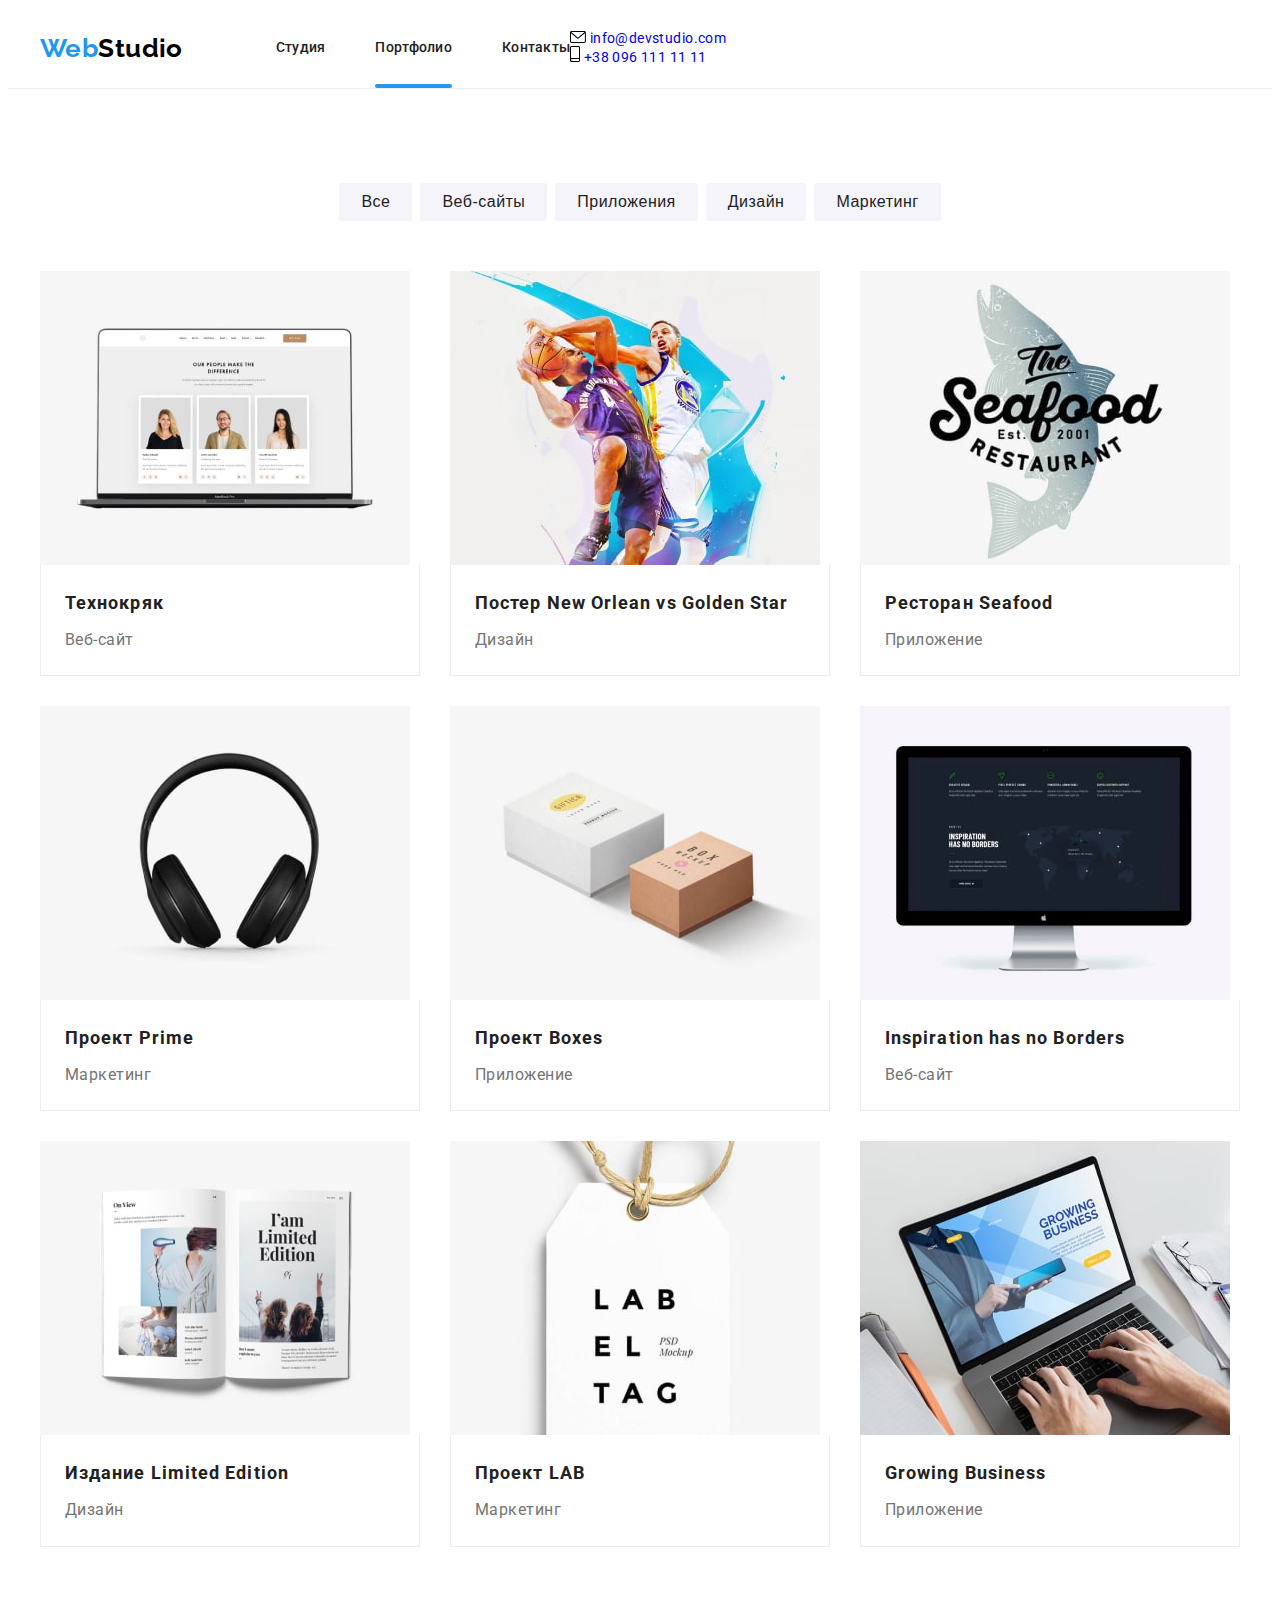
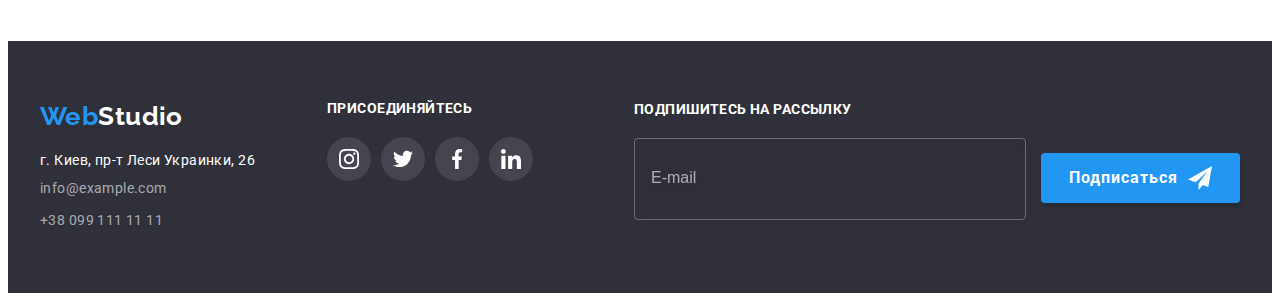
==== portfolio.html @ 2dfd6ebb "Homework 8" ====
<!DOCTYPE html>
<html lang="ru">

<head>

<meta charset="UTF-8">
<meta http-equiv="X-UA-Compatible" content="IE=edge">
<meta name="viewport" content="width=device-width, initial-scale=1.0">
<title>Portfolio</title>

<link rel="stylesheet"
       href="https://cdnjs.cloudflare.com/ajax/libs/animate.css/4.1.1/animate.min.css" />
<link rel="preconnect" href="https://fonts.googleapis.com" />
<link rel="preconnect" href="https://fonts.gstatic.com" crossorigin />
<link href="https://fonts.googleapis.com/css2?family=Raleway:wght@700&family=Roboto:wght@400;500;700;900&display=swap"
rel="stylesheet" />
<link rel="stylesheet" href="https://cdnjs.cloudflare.com/ajax/libs/modern-normalize/1.1.0/modern-normalize.min.css"
integrity="sha512-wpPYUAdjBVSE4KJnH1VR1HeZfpl1ub8YT/NKx4PuQ5NmX2tKuGu6U/JRp5y+Y8XG2tV+wKQpNHVUX03MfMFn9Q=="
crossorigin="anonymous" referrerpolicy="no-referrer" />

<link rel="stylesheet" href="./css/main.min.css" />
</head>

<body>
<header class="header">
        <div class="container header__align">
        
        <!-- Logo header -->
        
        <a class="logo link" lang="en" href=""><span>Web</span>Studio</a>
        
        <nav class="navigation"></nav>
        
        <ul class="nav list">
        <li class="nav__item">
        <a class="nav__link" href="./index.html">Студия</a>
        </li>
        <li class="nav__item">
        <a class="nav__link nav__link--current" href="./portfolio.html">Портфолио</a>
        </li>
        <li class="nav__item">
        <a class="nav__link" href="">Контакты</a>
        </li>
        </ul>
        
        
        <ul class="contacts list">
        
        <li class="contacts__item">
        <a class="contacts__link link" href="mailto:info@devstudio.com">
        <svg class="contacts__icon" width="16" height="12">
        <use href="./images/sprite.svg#icon-envelope"></use>
        </svg>
        info@devstudio.com</a>
        </li>
        
        
        <li class="contacts__item">
        <a class="contacts__link link" href="tel:+380961111111">
        <svg class="contacts__icon" width="10" height="16">
        <use href="./images/sprite.svg#icon-smartphone"></use>
        </svg>
        +38 096 111 11 11</a>
        </li>
        
        </ul>
        </div>
</header>


<!--Фильтр, навигация сайта-->

<main>
<section class="main-portfolio"> 
        <div class="container">

        <ul class="button-portfolio list"> 

        <li class="button-portfolio__indention">
        <button class="button-portfolio__btn" type="">Все</button></li>
        <li class="button-portfolio__indention">
        <button class="button-portfolio__btn" type="">Веб-сайты</button></li>
        <li class="button-portfolio__indention">
        <button class="button-portfolio__btn" type="">Приложения</button></li>
        <li class="button-portfolio__indention">
        <button class="button-portfolio__btn" type="">Дизайн</button></li>
        <li class="button-portfolio__indention">
        <button class="button-portfolio__btn" type="">Маркетинг</button></li>
        </ul>


        <ul class="projects list"> 

        <li class="projects__item">
        <a href="" class="projects__item-link link">
        <div class="projects__thumb">
        <img src="./images/Potfolio/img1-min.jpg" width="370" alt="Ноут Бук">
        <p class="projects__thumb-text">
        Технокряк это современная площадка распространения коронавируса. Компании
        используют эту платформу для цифрового шпионажа и атак на защищённые сервера
        конкурентов.
        </p>
        </div>
        <div class="projects__card-content">
        <h2 class="projects__heading">Технокряк</h2> 
        <p class="projects__direction">Веб-сайт</p> 
        </div>
        </a>
        </li>

        <li class="projects__item">
        <a href="" class="projects__item-link link">
        <div class="projects__thumb">
        <img src="./images/Potfolio/img2-min.jpg" width="370" alt="Баскетболисты">
        <p class="projects__thumb-text">
        Технокряк это современная площадка распространения коронавируса. Компании
        используют эту платформу для цифрового шпионажа и атак на защищённые сервера
        конкурентов.
        </p>
        </div>
        <div class="projects__card-content">
        <h2 class="projects__heading">Постер <span lang="en">New Orlean vs Golden Star</span></h2>
        <p class="projects__direction">Дизайн</p> 
        </div>
        </a>
        </li>

        <li class="projects__item">
        <a href="" class="projects__item-link link">
        <div class="projects__thumb">
        <img src="./images/Potfolio/img3-min.jpg" width="370" alt="Ресторан">
        <p class="projects__thumb-text">
        Технокряк это современная площадка распространения коронавируса. Компании
        используют эту платформу для цифрового шпионажа и атак на защищённые сервера
        конкурентов.
        </p>
        </div>
        <div class="projects__card-content">
        <h2 class="projects__heading" >Ресторан <span lang="en">Seafood</span></h2>
        <p class="projects__direction">Приложение</p>
        </div>
        </a>
        </li>

        <li class="projects__item">
        <a href="" class="projects__item-link link">
        <div class="projects__thumb">
        <img src="./images/Potfolio/img4-min.jpg" width="370" alt="Наушники">
        <p class="projects__thumb-text">
        Технокряк это современная площадка распространения коронавируса. Компании
        используют эту платформу для цифрового шпионажа и атак на защищённые сервера
        конкурентов.
        </p>
        </div>
        <div class="projects__card-content">
        <h2 class="projects__heading" >Проект <span lang="en">Prime</span></h2>
        <p class="projects__direction">Маркетинг</p>
        </div>
        </a>
        </li>

        <li class="projects__item">
        <a href="" class="projects__item-link link">
        <div class="projects__thumb">
        <img src="./images/Potfolio/img5-min.jpg" width="370" alt="Коробочки">
        <p class="projects__thumb-text">
        Технокряк это современная площадка распространения коронавируса. Компании
        используют эту платформу для цифрового шпионажа и атак на защищённые сервера
        конкурентов.
        </p>
        </div>
        <div class="projects__card-content">
        <h2 class="projects__heading" >Проект <span lang="en">Boxes</span></h2>
        <p class="projects__direction">Приложение</p>
        </div>
        </a>
        </li>

        <li class="projects__item">
        <a href="" class="projects__item-link link">
        <div class="projects__thumb">
        <img src="./images/Potfolio/img6-min.jpg" width="370" alt="Монитор">
        <p class="projects__thumb-text">
        Технокряк это современная площадка распространения коронавируса. Компании
        используют эту платформу для цифрового шпионажа и атак на защищённые сервера
        конкурентов.
        </p>
        </div>
        <div class="projects__card-content">
        <h2 class="projects__heading" lang="en">Inspiration has no Borders</h2>
        <p class="projects__direction">Веб-сайт</p>
        </div>
        </a>
        </li>

        <li class="projects__item">
        <a href="" class="projects__item-link link">
        <div class="projects__thumb">
        <img src="./images/Potfolio/img7-min.jpg" width="370" alt="Журнал">
        <p class="projects__thumb-text">
        Технокряк это современная площадка распространения коронавируса. Компании
        используют эту платформу для цифрового шпионажа и атак на защищённые сервера
        конкурентов.
        </p>
        </div>
        <div class="projects__card-content">
        <h2 class="projects__heading" >Издание <span lang="en">Limited Edition</span></h2>
        <p class="projects__direction">Дизайн</p>
        </div>
        </a>
        </li>

        <li class="projects__item">
        <a href="" class="projects__item-link link">
        <div class="projects__thumb">
        <img src="./images/Potfolio/img8-min.jpg" width="370" alt="Бирка">
        <p class="projects__thumb-text">
        Технокряк это современная площадка распространения коронавируса. Компании
        используют эту платформу для цифрового шпионажа и атак на защищённые сервера
        конкурентов.
        </p>
        </div>
        <div class="projects__card-content">
        <h2 class="projects__heading">Проект <span lang="en">LAB</span></h2>
        <p class="projects__direction">Маркетинг</p>
        </div>
        </a>
        </li> 

        <li class="projects__item">
        <a href="" class="projects__item-link link">
        <div class="projects__thumb"> 
        <img src="./images/Potfolio/img9-min.jpg" width="370" alt="Руки на ноутбуке">
        <p class="projects__thumb-text">
        Технокряк это современная площадка распространения коронавируса. Компании
        используют эту платформу для цифрового шпионажа и атак на защищённые сервера
        конкурентов.
        </p>
        </div>
        <div class="projects__card-content">
        <h2 class="projects__heading" lang="en">Growing Business</h2>
        <p class="projects__direction">Приложение</p>
        </div>
        </a>
        </li>
        </ul>
        </div>
</section>
</main>


<footer class="footer">
        <div class="footer-container container">
        <div class="footer__address">
        <a class="footer-logo link" lang="en" href=""><span>Web</span>Studio</a>

        <address class="footer__address-list list">

        <ul class="list">
        <li class="footer__address-item"><a class="footer__link-address link"
        href="https://goo.gl/maps/x3xQL9jyj8nePAZVA" target="_blank"
        rel="noopener noreferrer">г. Киев, пр-т Леси Украинки, 26</a>
        </li>
        <li class="footer__address-item"><a class="footer__link link"
        href="mailto:info@example.com">info@example.com</a></li>
        <li class="footer__address-item"><a class="footer__link link"
        href="tel:+380991111111">+38 099 111 11 11</a></li>
        </ul>

</address>
        </div>

        <div class="footer__social">

        <p class="footer__social-title">ПРИСОЕДИНЯЙТЕСЬ</p>

        <ul class="footer__social-list list">

        <li class="footer__social-item">
        <a href="" class="footer__social-link">
        <svg class="footer__icon">
        <use href="./images/sprite.svg#icon-instagram-2"></use>
        </svg>
        </a>
        </li>

        <li class="footer__social-item">
        <a href="" class="footer__social-link">
        <svg class="footer__icon">
        <use href="./images/sprite.svg#icon-twitter-1"></use>
        </svg>
        </a>
        </li>

        <li class="footer__social-item">
        <a href="" class="footer__social-link">
        <svg class="footer__icon">
        <use href="./images/sprite.svg#icon-facebook-1"></use>
        </svg>
        </a>
        </li>

        <li class="footer__social-item">
        <a href="" class="footer__social-link">
        <svg class="footer__icon">
        <use href="./images/sprite.svg#icon-linkedin-1"> </use>
        </svg>
        </a>
        </li>

        </ul>
        </div>

        <div class="subscribe">

        <label class="subscribe__label" for="name">Подпишитесь на рассылку</label>
        <form class="subscribe__form">

        <input class="subscribe__input" type="email" name="email" id="name"placeholder="E-mail" />

        <button class="subscribe__submit" type="submit">Подписаться
        <svg class="subscribe__icon" width="24" height="24">
        <use href="./images/sprite.svg#icon-icon-send"></use>
        </svg>
        </button>
        </form>
        </div>
        </div>
</footer>
</body>
---- css/main.min.css ----
:root{--main-text: #212121;--main-text-color: #757575;--accent-color: #2196f3;--White-color: #ffffff;--logo-black: #000000;--background-color: #2f303a;--footer-contacts-link: #ffffff99;--projecs-list-gap: 30px;--time-animation: 250ms;--cubik-transform: cubic-bezier(0.4, 0, 0.2, 1)}body{background-color:var(--primary-bg-color);color:var(--main-text);font-family:'Roboto', sans-serif;font-size:14px;letter-spacing:0.03em}img{display:block}h1,h2,h3,h4,h5,h6,p{margin-top:0;margin-bottom:0}ul{margin-top:0;margin-bottom:0;margin-left:0}.list{list-style:none;padding:0}.link{text-decoration:none}.visually-hidden{position:absolute;width:1px;height:1px;margin:-1px;padding:0;overflow:hidden;border:0;clip:rect(0 0 0 0)}.container{padding-left:15px;padding-right:15px;margin-left:auto;margin-right:auto;width:100%}@media screen and (min-width: 480px){.container{width:480px;margin:0 auto}}@media screen and (min-width: 768px){.container{width:768px}}@media screen and (min-width: 1200px){.container{width:1200px}}.section{padding-top:94px;padding-bottom:94px}.text{font-weight:400;font-size:14px;line-height:1.7;letter-spacing:0.03em;color:var(--main-text-color)}.logo{display:block;padding-top:25px;padding-bottom:24px;margin-left:0 auto;margin-right:93px;color:var(--logo-black);text-decoration:none;font-family:Raleway, sans-serif;font-weight:700;font-size:26px;line-height:1.19}.logo span{color:var(--accent-color);font-family:Raleway;font-weight:700;font-size:26px;line-height:1.19;text-decoration:none}.header{border-bottom:1px solid #ececec}.header__align{display:flex;align-items:center;margin:auto}.navigation{display:flex;align-items:center}.nav{position:relative;display:flex}.nav .nav__item:not(:last-child){margin-right:50px}.nav__link{display:block;padding-top:32px;padding-bottom:32px;position:relative;color:var(--main-text);text-decoration:none;font-weight:500;font-size:14px;line-height:1.14;letter-spacing:0.02em;transition-property:color, background-color;transition-duration:var(--time-animation);transition-timing-function:var(--time-animation)}.nav__link--current::after{content:'';display:block;position:absolute;width:100%;height:4px;background-color:var(--accent-color);border-radius:2px;bottom:0;transition:opacity 250ms var(--cubik-transform)}.nav__link--current::after:hover,.nav__link--current::after:focus{color:var(--accent-color)}.nav__link--current::after:hover::after{opacity:1}.nav__link .contacts{display:flex;margin-left:auto}.nav__link .contacts+.contacts__item{margin-left:50px}.nav__link .contacts__link{color:var(--main-text-color);text-decoration:none;font-weight:500;font-size:14px;line-height:1.14;letter-spacing:0.02em;display:flex;align-items:center;transition-property:color, background-color;transition-duration:var(--time-animation);transition-timing-function:var(--cubik-transform)}.nav__link .contacts__link:hover,.nav__link .contacts__link:focus{color:var(--accent-color)}.nav__link .contacts__icon{margin-right:10px;fill:var(--main-text-color);transition-property:color, background-color;transition-duration:var(--time-animation);transition-timing-function:var(--cubik-transform)}.contacts__link:hover .nav__link .contacts__icon,.contacts__link:focus .nav__link .contacts__icon{fill:var(--accent-color)}.backdrop{position:fixed;height:100vh;width:100vw;background-color:rgba(23,26,36,0.2);top:0;transition:opacity 800ms, visibility 800ms}.modal{position:absolute;width:520px;min-height:580px;background-color:#ffffff;border-radius:5px;left:50%;top:50%;transform:translate(-50%, -50%);padding:40px}.btn-close{width:30px;height:30px;border:1px solid rgba(0,0,0,0.1);background-color:unset;cursor:pointer;border-radius:50%;position:absolute;right:8px;top:8px;display:flex;align-items:center;justify-content:center;transition:fill 250ms cubic-bezier(0.4, 0, 0.2, 1)}.btn-close:hover,.btn-close:focus{border-color:var(--accent-color);outline:none}.btn-close:hover .btn-close__icon,.btn-close:focus .btn-close__icon{fill:var(--accent-color)}.backdrop.is-hidden{opacity:0;visibility:hidden;pointer-events:none}.modal-form__title{font-size:20px;text-align:center;color:var(--main-text);display:block;margin-bottom:20px}.modal-form__field{margin-bottom:15px;cursor:pointer}.modal-form__label{font-size:12px;color:var(--main-text-color);display:block;margin-bottom:4px}.modal-form__wrap{display:block;position:relative}.modal-form__icon{position:absolute;left:12px;top:50%;transform:translateY(-50%)}.modal-form__input{width:100%;height:40px;border:1px solid rgba(33,33,33,0.2);border-radius:4px;padding-left:40px;cursor:pointer}.modal-form__input:hover,.modal-form__input:focus{border-color:var(--accent-color);outline:none}.modal-form__input:hover+.modal-form__icon,.modal-form__input:focus+.modal-form__icon{fill:var(--accent-color)}.modal-form__comment{width:100%;height:120px;border:1px solid rgba(33,33,33,0.2);border-radius:4px;padding-left:16px;padding-top:12px;resize:none;cursor:pointer}.modal-form__comment::placeholder{font-size:12px}.modal-form__comment:hover,.modal-form__comment:focus{border-color:var(--accent-color);outline:none}.modal-form__check{display:flex;align-items:center}.check-text-color{margin-left:5px;color:var(--accent-color)}.modal-form__icon-check{width:15px;height:15px;border:2px solid #000000;border-radius:2px;margin-right:5px;display:flex;align-items:center;justify-content:center;transition:border-color 250ms cubic-bezier(0.4, 0, 0.2, 1)}.checkbox:checked+.modal-form__check>.modal-form__icon-check{background:var(--accent-color);border:transparent}.form-btn{font-weight:400;font-size:16px;height:50px;text-align:center;letter-spacing:0.06em;cursor:pointer;border:0;padding:10px 55px;color:var(--White-color);background:#188ce8;box-shadow:0px 4px 4px rgba(0,0,0,0.15);border-radius:4px;transition:border-color 250ms cubic-bezier(0.4, 0, 0.2, 1)}.form-btn{margin:0 auto;display:block}.hero{max-width:1600px;min-height:400px;margin-left:auto;margin-right:auto;margin-bottom:60px;text-align:center;padding-top:118px;padding-bottom:118px;background-image:linear-gradient(rgba(47,48,58,0.4), rgba(47,48,58,0.4)),url(/images/DZ8/imghero.jpg);background-repeat:no-repeat;background-position:center;background-size:cover}.hero__title{font-weight:900;font-size:26px;line-height:1.6;text-align:center;letter-spacing:0.06em;color:var(--White-color);max-width:360px;margin:0 auto 30px}@media screen and (min-width: 1200px){.hero__title{font-size:44px;line-height:1.36;max-width:696px}}@media screen and (min-device-pixel-ratio: 2) and (max-width: 767px), (min-resolution: 192dpi) and (max-width: 767px), (min-resolution: 2dppx) and (max-width: 767px){.hero{background-image:linear-gradient(rgba(47,48,58,0.4), rgba(47,48,58,0.4)),url(/images/DZ8/imghero@x2.jpg)}}@media screen and (min-width: 768px){.hero{background-image:linear-gradient(rgba(47,48,58,0.4), rgba(47,48,58,0.4)),url(/images/DZ8/imghero.jpg)}}@media screen and (min-width: 768px) and (min-device-pixel-ratio: 2), (min-resolution: 192dpi) and (min-width: 768px), (min-resolution: 2dppx) and (min-width: 768px){.hero{background-image:linear-gradient(rgba(47,48,58,0.4), rgba(47,48,58,0.4)),url(/images/DZ8/imghero@x2.jpg)}}@media screen and (min-width: 1200px){.hero{min-height:600px;padding-top:200px;padding-bottom:200px;background-image:linear-gradient(rgba(47,48,58,0.4), rgba(47,48,58,0.4)),url(/images/DZ8/imghero.jpg)}}@media screen and (min-width: 1200px) and (min-device-pixel-ratio: 2), (min-resolution: 192dpi) and (min-width: 1200px), (min-resolution: 2dppx) and (min-width: 1200px){.hero{background-image:linear-gradient(rgba(47,48,58,0.4), rgba(47,48,58,0.4)),url(/images/DZ8/imghero@x2.jpg)}}@media screen and (min-width: 1200px){.benefits{padding-top:60px;padding-bottom:47px}}@media screen and (min-width: 768px){.benefits__list{align-items:center;margin-left:-30px;margin-top:-30px}}@media screen and (min-width: 768px){.benefits__item{flex-basis:calc((100% - 60px) / 4);margin-left:30px;margin-top:30px}}@media screen and (min-width: 1200px){.benefits__item{flex-basis:calc((100% - 120px) / 4)}}.benefits__item:not(:last-child){margin-bottom:30px}@media screen and (min-width: 768px){.benefits__item:not(:last-child){margin-bottom:0}}.benefits__feature{display:flex;align-items:center;justify-content:center;height:120px;background:#f5f4fa;border-radius:4px;border:transparent;margin-bottom:30px}.benefits__feature-icon{height:70px;width:65px}.benefits__heading{display:flex;align-items:center;justify-content:center;font-size:14px;font-weight:700;line-height:1.14;text-transform:uppercase;color:#212121;margin-bottom:10px}@media screen and (min-width: 768px){.benefits__heading{text-align:left}}.work{padding-top:47px;padding-bottom:94px}.work__title{color:var(--main-text);font-weight:700;font-size:36px;line-height:1.17;text-align:center;margin-bottom:50px}.work__list{display:flex}.work__list .work__item:not(:last-child){margin-right:30px}.work__item{position:relative}.work__examples{display:block;position:absolute;padding-top:27px;padding-bottom:27px;width:100%;bottom:0;color:var(--White-color);background:rgba(47,48,58,0.8);font-style:normal;font-weight:600;font-size:14px;line-height:1.2;text-align:center;letter-spacing:0.03em;text-transform:uppercase}.team{padding-top:94px;padding-bottom:94px;background-color:#f5f4fa}.team__title{font-weight:700;font-size:36px;line-height:50px;color:var(--main-text);text-align:center;margin-bottom:50px}.team__list{display:flex;margin-left:-30px;margin-top:-30px}.team__item{flex-basis:calc((100% - 270px) / 4);margin-left:30px;margin-top:30px;background-color:var(--White-color);box-shadow:0px 1px 3px rgba(0,0,0,0.12),0px 1px 1px rgba(0,0,0,0.14),0px 2px 1px rgba(0,0,0,0.2);border-radius:0px 0px 4px 4px}.team__data{padding-top:30px;padding-bottom:30px}.team__specialist{font-weight:500;font-size:16px;line-height:1.18;text-align:center;letter-spacing:0.03em;color:var(--main-text);margin-bottom:10px}.team__specialization{font-weight:400;font-size:16px;line-height:1.18;text-align:center;letter-spacing:0.03em;color:var(--main-text-color);margin-bottom:16px}.team__socials-list{display:flex;justify-content:center}.team__socials-item{width:44px;height:44px}.team__socials-item:not(:last-child){margin-right:10px}.team__socials-link{width:100%;height:100%;display:flex;align-items:center;justify-content:center;border-radius:50%;background-color:#ffffff;fill:#afb1b8;transition-property:color, background-color;transition-duration:var(--time-animation);transition-timing-function:var(--cubik-transform)}.team__socials-link:hover,.team__socials-link:focus{background:var(--accent-color)}.team__socials-link:hover .team__socials-icon,.team__socials-link:focus .team__socials-icon{fill:var(--White-color)}.clients__title{font-weight:700;font-size:36px;line-height:50px;color:var(--main-text);text-align:center;margin-bottom:50px}.clients__list{display:flex;align-items:center;margin-top:-30px;margin-left:-30px}.clients__item{flex-basis:calc((100% - 180px) / 6);margin-top:30px;margin-left:30px}.clients__link{display:flex;justify-content:center;align-items:center;width:170px;height:92px;border:1px solid #afb1b8;border-radius:4px;transition-property:color, background-color;transition-duration:var(--time-animation);transition-timing-function:var(--cubik-transform)}.clients__link:hover,.clients__link:focus{border:1px solid var(--accent-color)}.clients__icon{fill:#afb1b8;width:106px;height:60px}.clients__link:hover .clients__icon,.clients__link:focus .clients__icon{fill:#2196f3}.footer-logo{color:var(--White-color);font-family:Raleway;font-weight:700;font-size:26px;line-height:1.19;text-decoration:none;margin-bottom:20px;display:block}.footer-logo span{color:var(--accent-color);font-family:Raleway;font-weight:700;font-size:26px;line-height:1.19;text-decoration:none}.footer{background-color:var(--background-color);padding-top:60px;padding-bottom:60px}.footer-container{display:flex}.footer__address{margin-right:72px}.footer__address-list{font-style:normal}.footer__address-item:not(:last-child){margin-bottom:9px}.footer__link-address{color:var(--White-color)}.footer__link{text-decoration:none;color:rgba(255,255,255,0.6);font-size:14px;line-height:1.7;letter-spacing:0.03em}.footer__social{margin-right:91px}.footer__social-title{margin-bottom:20px;color:var(--White-color);font-weight:700;font-size:14px;line-height:1.14;letter-spacing:0.03em;text-transform:uppercase}.footer__social-list{display:flex}.footer__social-item{margin-right:10px}.footer__social-link{background-color:rgba(255,255,255,0.1);width:44px;height:44px;border-radius:50%;display:flex;align-items:center;justify-content:center;transition-property:color, background-color;transition-duration:var(--time-animation);transition-timing-function:var(--cubik-transform)}.footer__social-link:hover,.footer__social-link:focus{background-color:var(--accent-color)}.footer__icon{fill:var(--White-color);width:20px;height:20px}.hero__button{font-weight:700;font-size:16px;height:50px;text-align:center;letter-spacing:0.06em;cursor:pointer;border:0;padding:10px 32px;color:var(--White-color);background-color:var(--accent-color);box-shadow:0px 4px 4px rgba(0,0,0,0.15);border-radius:4px}.subscribe__submit{background-color:var(--accent-color);box-shadow:0px 4px 4px rgba(0,0,0,0.15);border-radius:4px;padding:10px 28px;font-family:'Roboto', sans-serif;font-weight:700;font-size:16px;line-height:1.88;text-align:center;letter-spacing:0.06em;color:var(--White-color);cursor:pointer;display:inline-flex;justify-content:center;align-items:center;transition:background-color 250ms cubic-bezier(0.4, 0, 0.2, 1);border:0}.subscribe__submit:hover,.subscribe__submit:focus{background-color:#188ce8}.subscribe__label{font-weight:700;font-size:14px;line-height:1.14;letter-spacing:0.03em;text-transform:uppercase;color:var(--White-color)}.subscribe__form{margin-top:20px}.subscribe__input{width:358px;height:50px;color:var(--accent-color);border:1px solid rgba(255,255,255,0.3);background-color:transparent;filter:drop-shadow(0px 4px 4px rgba(0,0,0,0.15));border-radius:4px;padding:15px 16px;margin-right:12px}.subscribe__input::placeholder{font-weight:400;font-size:16px;line-height:1.25;color:rgba(255,255,255,0.6)}.subscribe__icon{margin-left:10px;fill:var(--White-color)}.main-portfolio{padding-top:94px;padding-bottom:94px}.button-portfolio{display:flex;justify-content:center;margin-bottom:50px}.button-portfolio__btn{font-weight:500;font-size:16px;line-height:1.6;text-align:center;letter-spacing:0.03em;border-radius:3px;cursor:pointer;border:0;padding:6px 22px;color:var(--main-text);background-color:#f5f4fa;transition-property:color;transition-duration:var(--time-animation);transition-timing-function:var(--cubik-transform)}.button-portfolio__btn:hover,.button-portfolio__btn:focus{color:var(--White-color);background-color:var(--accent-color);box-shadow:0px 3px 1px rgba(0,0,0,0.1),0px 1px 2px rgba(0,0,0,0.08),0px 2px 2px rgba(0,0,0,0.12)}.button-portfolio__indention:not(:last-child){margin-right:8px}.projects{padding:0;margin:0;list-style:none;display:flex;flex-wrap:wrap;margin-left:calc(-1 * var(--projecs-list-gap));margin-top:calc(-1 * var(--projecs-list-gap))}.projects__card-content{padding:20px 24px;border:1px solid #eeeeee;border-top:0}.projects>.projects__item{flex-basis:calc(100% / 3 - var(--projecs-list-gap));margin-left:var(--projecs-list-gap);margin-top:var(--projecs-list-gap);transition-property:color, background-color;transition-duration:var(--time-animation);transition-timing-function:var(--cubik-transform)}.projects>.projects__item:hover,.projects>.projects__item:focus{box-shadow:0px 1px 1px rgba(0,0,0,0.12),0px 4px 4px rgba(0,0,0,0.06),1px 4px 6px rgba(0,0,0,0.16)}.projects__thumb{position:relative;overflow:hidden}.projects__thumb-text{position:absolute;top:0;left:0;height:100%;padding:63px 24px;transform:translateY(100%);transition:transform 500ms linear;overflow:hidden;font-style:normal;font-weight:normal;font-size:18px;letter-spacing:0.03em;line-height:1.56;color:var(--White-color);background-color:rgba(33,150,243,0.9);transition:transform 250ms cubic-bezier(0.4, 0, 0.2, 1)}.projects__item-link:hover .projects__thumb-text,.projects__item-link:focus .projects__thumb-text{transform:translateY(0%)}.projects-link{display:block;text-decoration:none;transition:box-shadow 250ms cubic-bezier(0.4, 0, 0.2, 1)}.projects__heading{font-weight:700;font-size:18px;line-height:2;letter-spacing:0.06em;color:var(--main-text);margin-bottom:4px}.projects__direction{font-weight:400;font-size:16px;line-height:1.9;letter-spacing:0.03em;color:var(--main-text-color)}
/*# sourceMappingURL=main.min.css.map */
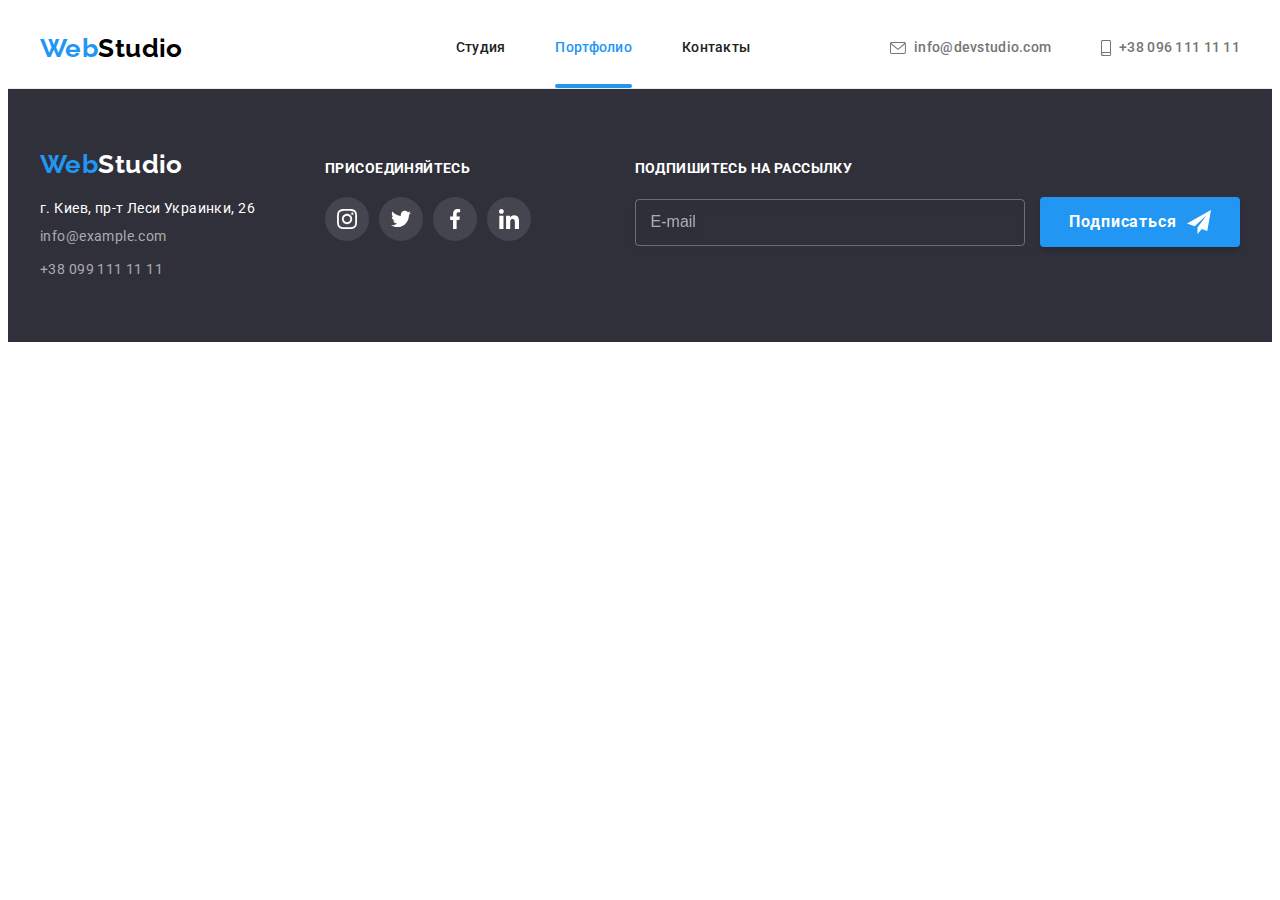
==== commit f4aef223: "Homework 8" ====
--- a/portfolio.html
+++ b/portfolio.html
@@ -9,7 +9,7 @@
 <title>Portfolio</title>
 
 <link rel="stylesheet"
-       href="https://cdnjs.cloudflare.com/ajax/libs/animate.css/4.1.1/animate.min.css" />
+href="https://cdnjs.cloudflare.com/ajax/libs/animate.css/4.1.1/animate.min.css" />
 <link rel="preconnect" href="https://fonts.googleapis.com" />
 <link rel="preconnect" href="https://fonts.gstatic.com" crossorigin />
 <link href="https://fonts.googleapis.com/css2?family=Raleway:wght@700&family=Roboto:wght@400;500;700;900&display=swap"
@@ -20,9 +20,9 @@
 
 <link rel="stylesheet" href="./css/main.min.css" />
 </head>
-
 <body>
-<header class="header">
+
+        <header class="header">
         <div class="container header__align">
         
         <!-- Logo header -->
@@ -62,16 +62,66 @@
         </svg>
         +38 096 111 11 11</a>
         </li>
-        
-        </ul>
-        </div>
-</header>
+        </ul>
+        <button type="button" class="menu-open">
+        <svg width="24" height="16">
+        <use href="./images/sprite.svg#icon-menu_btnpx"></use>
+        </svg>
+        </button>
+        </div>
+
+        <div class="menu-mob is-hidden">
+        <div class="menu-mob-container">
+        <button type="button" class="menu-close">
+        <svg width="18" height="18">
+        <use href="./images/sprite.svg#icon-btn-close"></use>
+        </svg>
+        </button>
+        
+        <ul class="menu-mob-list list">
+        <li class="menu-mob-item">
+        <a href="" class="menu-mob-link">Студия</a>
+        </li>
+        <li class="menu-mob-item">
+        <a href="" class="menu-mob-link">Портфолио</a>
+        </li>
+        <li class="menu-mob-item">
+        <a href="" class="menu-mob-link">Контакты</a>
+        </li>
+        </ul>
+        <div class="mob-menu-bottom">
+        <ul class="menu-contacts-list list">
+        <li class="menu-contacts-item">
+        <a href="" class="menu-contacts-link menu-contacts-tel-link">+38 096 111 11 11</a>
+        </li>
+        <li class="menu-contacts-item">
+        <a href="" class="menu-contacts-link">info@devstudio.com</a>
+        </li>
+        </ul>
+        <ul class="menu-social-list list">
+        <li class="menu-social-item">
+        <a href="" class="menu-social-link">Instagram</a>
+        </li>
+        <li class="menu-social-item">
+        <a href="" class="menu-social-link">Twitter</a>
+        </li>
+        <li class="menu-social-item">
+        <a href="" class="menu-social-link">Facebook</a>
+        </li>
+        <li class="menu-social-item">
+        <a href="" class="menu-social-link">LinkedIn</a>
+        </li>
+        </div>
+        </ul>
+        </div>
+        </div>
+</header> 
 
 
 <!--Фильтр, навигация сайта-->
 
 <main>
-<section class="main-portfolio"> 
+<!-- <section class="main-portfolio"> 
         <div class="container">
 
         <ul class="button-portfolio list"> 
@@ -245,26 +295,34 @@
         </li>
         </ul>
         </div>
-</section>
+</section> -->
 </main>
 
+<!-- Ф У Т Е Р -->
 
 <footer class="footer">
         <div class="footer-container container">
+        <div class="footer-main-wrapper">
         <div class="footer__address">
         <a class="footer-logo link" lang="en" href=""><span>Web</span>Studio</a>
 
         <address class="footer__address-list list">
 
         <ul class="list">
-        <li class="footer__address-item"><a class="footer__link-address link"
-        href="https://goo.gl/maps/x3xQL9jyj8nePAZVA" target="_blank"
+        <li class="footer__address-item">
+        <a class="footer__link-address link"
+        href="https://goo.gl/maps/x3xQL9jyj8nePAZVA" 
+        target="_blank"
         rel="noopener noreferrer">г. Киев, пр-т Леси Украинки, 26</a>
         </li>
-        <li class="footer__address-item"><a class="footer__link link"
-        href="mailto:info@example.com">info@example.com</a></li>
-        <li class="footer__address-item"><a class="footer__link link"
-        href="tel:+380991111111">+38 099 111 11 11</a></li>
+        <li class="footer__address-item">
+        <a class="footer__link link"
+        href="mailto:info@example.com">info@example.com</a>
+        </li>
+        <li class="footer__address-item">
+        <a class="footer__link link"
+        href="tel:+380991111111">+38 099 111 11 11</a>
+        </li>
         </ul>
 
 </address>
@@ -310,6 +368,7 @@
 
         </ul>
         </div>
+        </div>
 
         <div class="subscribe">
 
@@ -327,4 +386,9 @@
         </div>
         </div>
 </footer>
-</body>+
+<!-- С К Р И П Т -->
+<script src="./js/menu.js"></script>
+
+</body>
+</html>--- a/css/main.min.css
+++ b/css/main.min.css
@@ -1,2 +1,2 @@
-:root{--main-text: #212121;--main-text-color: #757575;--accent-color: #2196f3;--White-color: #ffffff;--logo-black: #000000;--background-color: #2f303a;--footer-contacts-link: #ffffff99;--projecs-list-gap: 30px;--time-animation: 250ms;--cubik-transform: cubic-bezier(0.4, 0, 0.2, 1)}body{background-color:var(--primary-bg-color);color:var(--main-text);font-family:'Roboto', sans-serif;font-size:14px;letter-spacing:0.03em}img{display:block}h1,h2,h3,h4,h5,h6,p{margin-top:0;margin-bottom:0}ul{margin-top:0;margin-bottom:0;margin-left:0}.list{list-style:none;padding:0}.link{text-decoration:none}.visually-hidden{position:absolute;width:1px;height:1px;margin:-1px;padding:0;overflow:hidden;border:0;clip:rect(0 0 0 0)}.container{padding-left:15px;padding-right:15px;margin-left:auto;margin-right:auto;width:100%}@media screen and (min-width: 480px){.container{width:480px;margin:0 auto}}@media screen and (min-width: 768px){.container{width:768px}}@media screen and (min-width: 1200px){.container{width:1200px}}.section{padding-top:94px;padding-bottom:94px}.text{font-weight:400;font-size:14px;line-height:1.7;letter-spacing:0.03em;color:var(--main-text-color)}.logo{display:block;padding-top:25px;padding-bottom:24px;margin-left:0 auto;margin-right:93px;color:var(--logo-black);text-decoration:none;font-family:Raleway, sans-serif;font-weight:700;font-size:26px;line-height:1.19}.logo span{color:var(--accent-color);font-family:Raleway;font-weight:700;font-size:26px;line-height:1.19;text-decoration:none}.header{border-bottom:1px solid #ececec}.header__align{display:flex;align-items:center;margin:auto}.navigation{display:flex;align-items:center}.nav{position:relative;display:flex}.nav .nav__item:not(:last-child){margin-right:50px}.nav__link{display:block;padding-top:32px;padding-bottom:32px;position:relative;color:var(--main-text);text-decoration:none;font-weight:500;font-size:14px;line-height:1.14;letter-spacing:0.02em;transition-property:color, background-color;transition-duration:var(--time-animation);transition-timing-function:var(--time-animation)}.nav__link--current::after{content:'';display:block;position:absolute;width:100%;height:4px;background-color:var(--accent-color);border-radius:2px;bottom:0;transition:opacity 250ms var(--cubik-transform)}.nav__link--current::after:hover,.nav__link--current::after:focus{color:var(--accent-color)}.nav__link--current::after:hover::after{opacity:1}.nav__link .contacts{display:flex;margin-left:auto}.nav__link .contacts+.contacts__item{margin-left:50px}.nav__link .contacts__link{color:var(--main-text-color);text-decoration:none;font-weight:500;font-size:14px;line-height:1.14;letter-spacing:0.02em;display:flex;align-items:center;transition-property:color, background-color;transition-duration:var(--time-animation);transition-timing-function:var(--cubik-transform)}.nav__link .contacts__link:hover,.nav__link .contacts__link:focus{color:var(--accent-color)}.nav__link .contacts__icon{margin-right:10px;fill:var(--main-text-color);transition-property:color, background-color;transition-duration:var(--time-animation);transition-timing-function:var(--cubik-transform)}.contacts__link:hover .nav__link .contacts__icon,.contacts__link:focus .nav__link .contacts__icon{fill:var(--accent-color)}.backdrop{position:fixed;height:100vh;width:100vw;background-color:rgba(23,26,36,0.2);top:0;transition:opacity 800ms, visibility 800ms}.modal{position:absolute;width:520px;min-height:580px;background-color:#ffffff;border-radius:5px;left:50%;top:50%;transform:translate(-50%, -50%);padding:40px}.btn-close{width:30px;height:30px;border:1px solid rgba(0,0,0,0.1);background-color:unset;cursor:pointer;border-radius:50%;position:absolute;right:8px;top:8px;display:flex;align-items:center;justify-content:center;transition:fill 250ms cubic-bezier(0.4, 0, 0.2, 1)}.btn-close:hover,.btn-close:focus{border-color:var(--accent-color);outline:none}.btn-close:hover .btn-close__icon,.btn-close:focus .btn-close__icon{fill:var(--accent-color)}.backdrop.is-hidden{opacity:0;visibility:hidden;pointer-events:none}.modal-form__title{font-size:20px;text-align:center;color:var(--main-text);display:block;margin-bottom:20px}.modal-form__field{margin-bottom:15px;cursor:pointer}.modal-form__label{font-size:12px;color:var(--main-text-color);display:block;margin-bottom:4px}.modal-form__wrap{display:block;position:relative}.modal-form__icon{position:absolute;left:12px;top:50%;transform:translateY(-50%)}.modal-form__input{width:100%;height:40px;border:1px solid rgba(33,33,33,0.2);border-radius:4px;padding-left:40px;cursor:pointer}.modal-form__input:hover,.modal-form__input:focus{border-color:var(--accent-color);outline:none}.modal-form__input:hover+.modal-form__icon,.modal-form__input:focus+.modal-form__icon{fill:var(--accent-color)}.modal-form__comment{width:100%;height:120px;border:1px solid rgba(33,33,33,0.2);border-radius:4px;padding-left:16px;padding-top:12px;resize:none;cursor:pointer}.modal-form__comment::placeholder{font-size:12px}.modal-form__comment:hover,.modal-form__comment:focus{border-color:var(--accent-color);outline:none}.modal-form__check{display:flex;align-items:center}.check-text-color{margin-left:5px;color:var(--accent-color)}.modal-form__icon-check{width:15px;height:15px;border:2px solid #000000;border-radius:2px;margin-right:5px;display:flex;align-items:center;justify-content:center;transition:border-color 250ms cubic-bezier(0.4, 0, 0.2, 1)}.checkbox:checked+.modal-form__check>.modal-form__icon-check{background:var(--accent-color);border:transparent}.form-btn{font-weight:400;font-size:16px;height:50px;text-align:center;letter-spacing:0.06em;cursor:pointer;border:0;padding:10px 55px;color:var(--White-color);background:#188ce8;box-shadow:0px 4px 4px rgba(0,0,0,0.15);border-radius:4px;transition:border-color 250ms cubic-bezier(0.4, 0, 0.2, 1)}.form-btn{margin:0 auto;display:block}.hero{max-width:1600px;min-height:400px;margin-left:auto;margin-right:auto;margin-bottom:60px;text-align:center;padding-top:118px;padding-bottom:118px;background-image:linear-gradient(rgba(47,48,58,0.4), rgba(47,48,58,0.4)),url(/images/DZ8/imghero.jpg);background-repeat:no-repeat;background-position:center;background-size:cover}.hero__title{font-weight:900;font-size:26px;line-height:1.6;text-align:center;letter-spacing:0.06em;color:var(--White-color);max-width:360px;margin:0 auto 30px}@media screen and (min-width: 1200px){.hero__title{font-size:44px;line-height:1.36;max-width:696px}}@media screen and (min-device-pixel-ratio: 2) and (max-width: 767px), (min-resolution: 192dpi) and (max-width: 767px), (min-resolution: 2dppx) and (max-width: 767px){.hero{background-image:linear-gradient(rgba(47,48,58,0.4), rgba(47,48,58,0.4)),url(/images/DZ8/imghero@x2.jpg)}}@media screen and (min-width: 768px){.hero{background-image:linear-gradient(rgba(47,48,58,0.4), rgba(47,48,58,0.4)),url(/images/DZ8/imghero.jpg)}}@media screen and (min-width: 768px) and (min-device-pixel-ratio: 2), (min-resolution: 192dpi) and (min-width: 768px), (min-resolution: 2dppx) and (min-width: 768px){.hero{background-image:linear-gradient(rgba(47,48,58,0.4), rgba(47,48,58,0.4)),url(/images/DZ8/imghero@x2.jpg)}}@media screen and (min-width: 1200px){.hero{min-height:600px;padding-top:200px;padding-bottom:200px;background-image:linear-gradient(rgba(47,48,58,0.4), rgba(47,48,58,0.4)),url(/images/DZ8/imghero.jpg)}}@media screen and (min-width: 1200px) and (min-device-pixel-ratio: 2), (min-resolution: 192dpi) and (min-width: 1200px), (min-resolution: 2dppx) and (min-width: 1200px){.hero{background-image:linear-gradient(rgba(47,48,58,0.4), rgba(47,48,58,0.4)),url(/images/DZ8/imghero@x2.jpg)}}@media screen and (min-width: 1200px){.benefits{padding-top:60px;padding-bottom:47px}}@media screen and (min-width: 768px){.benefits__list{align-items:center;margin-left:-30px;margin-top:-30px}}@media screen and (min-width: 768px){.benefits__item{flex-basis:calc((100% - 60px) / 4);margin-left:30px;margin-top:30px}}@media screen and (min-width: 1200px){.benefits__item{flex-basis:calc((100% - 120px) / 4)}}.benefits__item:not(:last-child){margin-bottom:30px}@media screen and (min-width: 768px){.benefits__item:not(:last-child){margin-bottom:0}}.benefits__feature{display:flex;align-items:center;justify-content:center;height:120px;background:#f5f4fa;border-radius:4px;border:transparent;margin-bottom:30px}.benefits__feature-icon{height:70px;width:65px}.benefits__heading{display:flex;align-items:center;justify-content:center;font-size:14px;font-weight:700;line-height:1.14;text-transform:uppercase;color:#212121;margin-bottom:10px}@media screen and (min-width: 768px){.benefits__heading{text-align:left}}.work{padding-top:47px;padding-bottom:94px}.work__title{color:var(--main-text);font-weight:700;font-size:36px;line-height:1.17;text-align:center;margin-bottom:50px}.work__list{display:flex}.work__list .work__item:not(:last-child){margin-right:30px}.work__item{position:relative}.work__examples{display:block;position:absolute;padding-top:27px;padding-bottom:27px;width:100%;bottom:0;color:var(--White-color);background:rgba(47,48,58,0.8);font-style:normal;font-weight:600;font-size:14px;line-height:1.2;text-align:center;letter-spacing:0.03em;text-transform:uppercase}.team{padding-top:94px;padding-bottom:94px;background-color:#f5f4fa}.team__title{font-weight:700;font-size:36px;line-height:50px;color:var(--main-text);text-align:center;margin-bottom:50px}.team__list{display:flex;margin-left:-30px;margin-top:-30px}.team__item{flex-basis:calc((100% - 270px) / 4);margin-left:30px;margin-top:30px;background-color:var(--White-color);box-shadow:0px 1px 3px rgba(0,0,0,0.12),0px 1px 1px rgba(0,0,0,0.14),0px 2px 1px rgba(0,0,0,0.2);border-radius:0px 0px 4px 4px}.team__data{padding-top:30px;padding-bottom:30px}.team__specialist{font-weight:500;font-size:16px;line-height:1.18;text-align:center;letter-spacing:0.03em;color:var(--main-text);margin-bottom:10px}.team__specialization{font-weight:400;font-size:16px;line-height:1.18;text-align:center;letter-spacing:0.03em;color:var(--main-text-color);margin-bottom:16px}.team__socials-list{display:flex;justify-content:center}.team__socials-item{width:44px;height:44px}.team__socials-item:not(:last-child){margin-right:10px}.team__socials-link{width:100%;height:100%;display:flex;align-items:center;justify-content:center;border-radius:50%;background-color:#ffffff;fill:#afb1b8;transition-property:color, background-color;transition-duration:var(--time-animation);transition-timing-function:var(--cubik-transform)}.team__socials-link:hover,.team__socials-link:focus{background:var(--accent-color)}.team__socials-link:hover .team__socials-icon,.team__socials-link:focus .team__socials-icon{fill:var(--White-color)}.clients__title{font-weight:700;font-size:36px;line-height:50px;color:var(--main-text);text-align:center;margin-bottom:50px}.clients__list{display:flex;align-items:center;margin-top:-30px;margin-left:-30px}.clients__item{flex-basis:calc((100% - 180px) / 6);margin-top:30px;margin-left:30px}.clients__link{display:flex;justify-content:center;align-items:center;width:170px;height:92px;border:1px solid #afb1b8;border-radius:4px;transition-property:color, background-color;transition-duration:var(--time-animation);transition-timing-function:var(--cubik-transform)}.clients__link:hover,.clients__link:focus{border:1px solid var(--accent-color)}.clients__icon{fill:#afb1b8;width:106px;height:60px}.clients__link:hover .clients__icon,.clients__link:focus .clients__icon{fill:#2196f3}.footer-logo{color:var(--White-color);font-family:Raleway;font-weight:700;font-size:26px;line-height:1.19;text-decoration:none;margin-bottom:20px;display:block}.footer-logo span{color:var(--accent-color);font-family:Raleway;font-weight:700;font-size:26px;line-height:1.19;text-decoration:none}.footer{background-color:var(--background-color);padding-top:60px;padding-bottom:60px}.footer-container{display:flex}.footer__address{margin-right:72px}.footer__address-list{font-style:normal}.footer__address-item:not(:last-child){margin-bottom:9px}.footer__link-address{color:var(--White-color)}.footer__link{text-decoration:none;color:rgba(255,255,255,0.6);font-size:14px;line-height:1.7;letter-spacing:0.03em}.footer__social{margin-right:91px}.footer__social-title{margin-bottom:20px;color:var(--White-color);font-weight:700;font-size:14px;line-height:1.14;letter-spacing:0.03em;text-transform:uppercase}.footer__social-list{display:flex}.footer__social-item{margin-right:10px}.footer__social-link{background-color:rgba(255,255,255,0.1);width:44px;height:44px;border-radius:50%;display:flex;align-items:center;justify-content:center;transition-property:color, background-color;transition-duration:var(--time-animation);transition-timing-function:var(--cubik-transform)}.footer__social-link:hover,.footer__social-link:focus{background-color:var(--accent-color)}.footer__icon{fill:var(--White-color);width:20px;height:20px}.hero__button{font-weight:700;font-size:16px;height:50px;text-align:center;letter-spacing:0.06em;cursor:pointer;border:0;padding:10px 32px;color:var(--White-color);background-color:var(--accent-color);box-shadow:0px 4px 4px rgba(0,0,0,0.15);border-radius:4px}.subscribe__submit{background-color:var(--accent-color);box-shadow:0px 4px 4px rgba(0,0,0,0.15);border-radius:4px;padding:10px 28px;font-family:'Roboto', sans-serif;font-weight:700;font-size:16px;line-height:1.88;text-align:center;letter-spacing:0.06em;color:var(--White-color);cursor:pointer;display:inline-flex;justify-content:center;align-items:center;transition:background-color 250ms cubic-bezier(0.4, 0, 0.2, 1);border:0}.subscribe__submit:hover,.subscribe__submit:focus{background-color:#188ce8}.subscribe__label{font-weight:700;font-size:14px;line-height:1.14;letter-spacing:0.03em;text-transform:uppercase;color:var(--White-color)}.subscribe__form{margin-top:20px}.subscribe__input{width:358px;height:50px;color:var(--accent-color);border:1px solid rgba(255,255,255,0.3);background-color:transparent;filter:drop-shadow(0px 4px 4px rgba(0,0,0,0.15));border-radius:4px;padding:15px 16px;margin-right:12px}.subscribe__input::placeholder{font-weight:400;font-size:16px;line-height:1.25;color:rgba(255,255,255,0.6)}.subscribe__icon{margin-left:10px;fill:var(--White-color)}.main-portfolio{padding-top:94px;padding-bottom:94px}.button-portfolio{display:flex;justify-content:center;margin-bottom:50px}.button-portfolio__btn{font-weight:500;font-size:16px;line-height:1.6;text-align:center;letter-spacing:0.03em;border-radius:3px;cursor:pointer;border:0;padding:6px 22px;color:var(--main-text);background-color:#f5f4fa;transition-property:color;transition-duration:var(--time-animation);transition-timing-function:var(--cubik-transform)}.button-portfolio__btn:hover,.button-portfolio__btn:focus{color:var(--White-color);background-color:var(--accent-color);box-shadow:0px 3px 1px rgba(0,0,0,0.1),0px 1px 2px rgba(0,0,0,0.08),0px 2px 2px rgba(0,0,0,0.12)}.button-portfolio__indention:not(:last-child){margin-right:8px}.projects{padding:0;margin:0;list-style:none;display:flex;flex-wrap:wrap;margin-left:calc(-1 * var(--projecs-list-gap));margin-top:calc(-1 * var(--projecs-list-gap))}.projects__card-content{padding:20px 24px;border:1px solid #eeeeee;border-top:0}.projects>.projects__item{flex-basis:calc(100% / 3 - var(--projecs-list-gap));margin-left:var(--projecs-list-gap);margin-top:var(--projecs-list-gap);transition-property:color, background-color;transition-duration:var(--time-animation);transition-timing-function:var(--cubik-transform)}.projects>.projects__item:hover,.projects>.projects__item:focus{box-shadow:0px 1px 1px rgba(0,0,0,0.12),0px 4px 4px rgba(0,0,0,0.06),1px 4px 6px rgba(0,0,0,0.16)}.projects__thumb{position:relative;overflow:hidden}.projects__thumb-text{position:absolute;top:0;left:0;height:100%;padding:63px 24px;transform:translateY(100%);transition:transform 500ms linear;overflow:hidden;font-style:normal;font-weight:normal;font-size:18px;letter-spacing:0.03em;line-height:1.56;color:var(--White-color);background-color:rgba(33,150,243,0.9);transition:transform 250ms cubic-bezier(0.4, 0, 0.2, 1)}.projects__item-link:hover .projects__thumb-text,.projects__item-link:focus .projects__thumb-text{transform:translateY(0%)}.projects-link{display:block;text-decoration:none;transition:box-shadow 250ms cubic-bezier(0.4, 0, 0.2, 1)}.projects__heading{font-weight:700;font-size:18px;line-height:2;letter-spacing:0.06em;color:var(--main-text);margin-bottom:4px}.projects__direction{font-weight:400;font-size:16px;line-height:1.9;letter-spacing:0.03em;color:var(--main-text-color)}
+:root{--main-text: #212121;--main-text-color: #757575;--accent-color: #2196f3;--White-color: #ffffff;--logo-black: #000000;--background-color: #2f303a;--footer-contacts-link: #ffffff99;--projecs-list-gap: 30px;--time-animation: 250ms;--cubik-transform: cubic-bezier(0.4, 0, 0.2, 1)}body{background-color:var(--primary-bg-color);color:var(--main-text);font-family:'Roboto', sans-serif;font-size:14px;letter-spacing:0.03em}img{display:block;max-width:100%;height:auto}h1,h2,h3,h4,h5,h6,p{margin-top:0;margin-bottom:0}ul{margin-top:0;margin-bottom:0;margin-left:0}.list{list-style:none;padding:0}.link{text-decoration:none;color:#757575}.visually-hidden{position:absolute;width:1px;height:1px;margin:-1px;padding:0;overflow:hidden;border:0;clip:rect(0 0 0 0)}.container{padding-left:15px;padding-right:15px;margin-left:auto;margin-right:auto;width:100%}@media screen and (min-width: 480px){.container{width:480px;margin:0 auto}}@media screen and (min-width: 768px){.container{width:768px}}@media screen and (min-width: 1200px){.container{width:1200px}}.section{padding-top:94px;padding-bottom:94px}.text{font-weight:400;font-size:14px;line-height:1.7;letter-spacing:0.03em;color:var(--main-text-color)}.logo{display:block;padding-top:16px;padding-bottom:16px;margin-left:0 auto;margin-right:93px;color:var(--logo-black);text-decoration:none;font-family:Raleway, sans-serif;font-weight:700;font-size:26px;line-height:1.19}.logo span{color:var(--accent-color);font-family:Raleway;font-weight:700;font-size:26px;line-height:1.19;text-decoration:none}@media screen and (min-width: 768px){.logo{margin-right:88px}}@media screen and (min-width: 1200px){.logo{margin-right:93px;font-size:26px;line-height:1.19}}.menu-open,.menu-close{line-height:0;background-color:transparent;border:none;padding:10px 0}.menu-open:hover,.menu-open:focus,.menu-close:hover,.menu-close:focus{fill:var(--accent-color)}@media screen and (min-width: 767px){.menu-open{display:none}}.menu-close{position:absolute;right:25px;top:-37px}.menu-mob{position:fixed;top:0;width:100vw;height:100vh;padding-top:48px;padding-bottom:48px;padding-left:40px;background-color:#ffffff}.menu-mob-container{position:relative;height:100%;max-width:480px}.menu-mob-item:hover,.menu-mob-item:focus{fill:var(--accent-color)}.menu-mob-item:not(:last-child){margin-bottom:32px}.menu-mob-link{font-weight:500;font-size:40px;line-height:calc(47 / 40);text-align:center;letter-spacing:0.02em;color:#212121;text-decoration:none}.menu-mob-link:focus,.menu-mob-link:hover{color:var(--accent-color)}.menu-contacts-list{margin-bottom:64px}@media screen and (min-width: 1200px){.menu-contacts-list{flex-direction:row;align-items:center;padding:0}}.menu-contacts-item:not(:last-child){margin-bottom:32px}@media screen and (min-width: 1200px){.menu-contacts-item:not(:last-child){margin-right:30px}}.menu-contacts-link{font-weight:500;font-size:24px;line-height:calc(28 / 24);letter-spacing:0.02em;text-decoration:none;color:#757575}@media screen and (min-width: 1200px){.menu-contacts-link{padding:32px 0}}.menu-contacts-link:focus,.menu-contacts-link:hover{color:var(--accent-color)}.menu-contacts-tel-link{font-size:34px;line-height:calc(40 / 34)}.menu-social-list{display:flex}.menu-social-item:not(:last-child){margin-right:10px}.menu-social-item:not(:last-child) .menu-social-link{border-right:1px solid rgba(33,33,33,0.2);padding-right:10px}.menu-social-link{font-weight:500;font-size:18px;line-height:1.22px;letter-spacing:0.02em;text-decoration:none;color:#2196F3;border-right:1px solid rgba(33,33,33,0.2);padding-right:10px}.mob-menu-bottom{position:absolute;bottom:0}.menu-mob.is-hidden{opacity:0;pointer-events:none;visibility:hidden}@media screen and (min-width: 768px){.menu-mob{display:none}}.header{border-bottom:1px solid #ececec}@media screen and (min-width: 768px){.header{padding:0}}.header__align{display:flex;align-items:center;margin:auto;justify-content:space-between}.navigation{display:flex;align-items:center}@media screen and (min-width: 768px){.navigation{display:flex;align-items:center}}.nav{display:flex;align-items:center}.nav .nav__item:not(:last-child){margin-right:50px}@media screen and (max-width: 767px){.nav{display:none}}.nav__link{display:block;padding-top:32px;padding-bottom:32px;position:relative;color:#212121;text-decoration:none;font-weight:500;font-size:14px;line-height:1.14;letter-spacing:0.02em;transition-property:color, background-color;transition-duration:var(--time-animation);transition-timing-function:var(--time-animation)}.nav__link:hover,.nav__link:focus{color:var(--accent-color)}.nav__link--current::after{content:'';display:block;position:absolute;width:100%;height:4px;background-color:var(--accent-color);border-radius:2px;bottom:0;transition:opacity 250ms var(--cubik-transform)}.nav__link--current::after:hover::after{opacity:1}.nav__link--current{color:#2196F3}.contacts{display:flex;flex-direction:column;padding:14px 0}@media screen and (max-width: 767px){.contacts{display:none}}@media screen and (min-width: 1200px){.contacts{flex-direction:row;align-items:center;padding:0}}.contacts__item{margin-left:50px}.contacts__icon{margin-right:8px;fill:#757575;transition:fill 250ms cubic-bezier(0.4, 0, 0.2, 1)}.contacts__link:hover .contacts__icon,.contacts__link:focus .contacts__icon{fill:var(--accent-color)}.contacts__link{font-weight:500;font-size:14px;line-height:1.14;letter-spacing:0.02em;color:var(--main-text-color);padding:5px 0;display:flex;align-items:center;transition:color 250ms cubic-bezier(0.4, 0, 0.2, 1)}.contacts__link:hover,.contacts__link:focus{color:var(--accent-color)}@media screen and (min-width: 1200px){.contacts__link{padding:32px 0}}.backdrop{position:fixed;z-index:99;height:100vh;width:100vw;background-color:rgba(0,0,0,0.2);top:0;left:0;transition:opacity 250ms cubic-bezier(0.4, 0, 0.2, 1),visibility 250ms cubic-bezier(0.4, 0, 0.2, 1)}.backdrop.is-hidden{opacity:0;pointer-events:none;visibility:hidden}.is-hidden{opacity:0;visibility:hidden;pointer-events:none}.modal{position:absolute;display:flex;align-items:center;justify-content:center;max-width:450px;padding:40px;background-color:var(--White-color);box-shadow:0px 1px 3px rgba(0,0,0,0.12),0px 1px 1px rgba(0,0,0,0.14),0px 2px 1px rgba(0,0,0,0.2);border-radius:4px}@media screen and (min-width: 450px){.modal{left:50%;top:50%;transform:translate(-50%, -50%);min-width:450px}}@media screen and (min-width: 1200px){.modal{width:528px}}.btn-close{width:30px;height:30px;border:1px solid rgba(0,0,0,0.1);background-color:unset;cursor:pointer;border-radius:50%;position:absolute;right:8px;top:8px;display:flex;align-items:center;justify-content:center;transition:fill 250ms cubic-bezier(0.4, 0, 0.2, 1)}.btn-close:hover,.btn-close:focus{border-color:var(--accent-color);outline:none}.btn-close:hover .btn-close__icon,.btn-close:focus .btn-close__icon{fill:var(--accent-color)}.modal-form__title{font-family:'Roboto';font-weight:700;font-size:20px;line-height:1.5;text-align:center;color:#212121;margin-bottom:12px}@media screen and (min-width: 1200px){.modal-form__title{line-height:1.15;max-width:unset}}.modal-form__field{margin-bottom:15px;cursor:pointer}.modal-form__label{font-weight:400;font-size:12px;line-height:1.17;letter-spacing:0.01em;color:var(--main-text-color);margin-bottom:10px}.modal-form__wrap{display:block;position:relative;margin-top:4px}.modal-form__icon{position:absolute;left:12px;top:50%;transform:translateY(-50%);fill:#212121;transition:fill 250ms cubic-bezier(0.4, 0, 0.2, 1)}.modal-form__input{width:100%;height:40px;border:1px solid rgba(33,33,33,0.2);border-radius:4px;padding-left:42px;cursor:pointer;transition:border-color 250ms cubic-bezier(0.4, 0, 0.2, 1)}.modal-form__input:hover,.modal-form__input:focus{border-color:var(--accent-color);outline:none}.modal-form__input:hover+.modal-form__icon,.modal-form__input:focus+.modal-form__icon{fill:var(--accent-color)}.modal-form__comment{width:100%;height:120px;border:1px solid rgba(33,33,33,0.2);border-radius:4px;margin-top:4px;margin-bottom:20px;padding-left:16px;padding-top:12px;resize:none;cursor:pointer;transition:border-color 250ms cubic-bezier(0.4, 0, 0.2, 1)}.modal-form__comment::placeholder{font-weight:400;font-size:12px;line-height:1.16;letter-spacing:0.01em;color:rgba(117,117,117,0.5)}.modal-form__comment:hover,.modal-form__comment:focus{border-color:var(--accent-color);outline:none}.modal-form__check{display:flex;align-items:center;justify-content:center;margin-bottom:30px;cursor:pointer}.check-text-color{font-weight:400;font-size:12px;line-height:1.17;color:var(--accent-color)}@media screen and (min-width: 1200px){.check-text-color{font-size:14px}}.modal-form__icon-check{display:block;width:15px;height:15px;border:2px solid #000000;border-radius:2px;margin-right:8px;transition:border-color 250ms cubic-bezier(0.4, 0, 0.2, 1)}.checkbox:checked+.modal-form__check>.modal-form__icon-check{background:var(--accent-color);border:transparent}@media screen and (max-width: 320px){.modal-form__icon-check{width:20px}}.form-btn{font-weight:400;font-size:16px;height:50px;text-align:center;letter-spacing:0.06em;cursor:pointer;border:0;padding:10px 55px;color:var(--White-color);background:#188ce8;box-shadow:0px 4px 4px rgba(0,0,0,0.15);border-radius:4px;transition:border-color 250ms cubic-bezier(0.4, 0, 0.2, 1)}.form-btn{margin:0 auto;display:block}.hero{max-width:1600px;min-height:400px;margin:0 auto;margin-bottom:60px;text-align:center;padding-top:118px;padding-bottom:118px;background-image:linear-gradient(rgba(47,48,58,0.4), rgba(47,48,58,0.4)),url("../images/mobile/imghero.jpg");background-size:cover;background-position:center;background-repeat:no-repeat}@media (min-device-pixel-ratio: 2), (-webkit-min-device-pixel-ratio: 2), (min-resolution: 192dpi), (min-resolution: 2dppx){.hero{background-image:linear-gradient(rgba(47,48,58,0.4), rgba(47,48,58,0.4)),url("../images/mobile/imghero@2x.jpg")}}@media screen and (min-width: 768px){.hero{background-image:linear-gradient(rgba(47,48,58,0.4), rgba(47,48,58,0.4)),url("../images/tablet/imghero.jpg")}}@media screen and (min-width: 768px) and (min-device-pixel-ratio: 2), (-webkit-min-device-pixel-ratio: 2), (min-resolution: 192dpi), (min-resolution: 2dppx){.hero{background-image:linear-gradient(rgba(47,48,58,0.4), rgba(47,48,58,0.4)),url("../images/tablet/imghero@2x.jpg")}}@media screen and (min-width: 1200px){.hero{min-height:600px;padding-top:200px;padding-bottom:200px;background-image:linear-gradient(rgba(47,48,58,0.4), rgba(47,48,58,0.4)),url("../images/tablet/imghero.jpg")}}@media screen and (min-width: 1200px) and (min-device-pixel-ratio: 2), (-webkit-min-device-pixel-ratio: 2), (min-resolution: 192dpi), (min-resolution: 2dppx){.hero{background-image:linear-gradient(rgba(47,48,58,0.4), rgba(47,48,58,0.4)),url("../images/desktop/imghero@2x.jpg")}}.hero__box{margin:0 auto}@media screen and (min-width: 1200px){.hero__box{max-width:696px}}.hero__title{font-weight:900;font-size:26px;line-height:1.62;text-align:center;letter-spacing:0.06em;text-transform:uppercase;color:var(--White-color);max-width:360px;margin:0 auto 30px}@media screen and (min-width: 1200px){.hero__title{font-size:44px;line-height:1.36;max-width:696px}}@media screen and (min-width: 1200px){.benefits{padding-top:94px;padding-bottom:47px}}@media screen and (min-width: 768px){.benefits__list{display:flex;flex-wrap:wrap;margin-left:-30px;margin-top:-30px}}@media screen and (min-width: 768px){.benefits__item{flex-basis:calc((100% - 60px) / 2);margin-left:30px;margin-top:30px}}@media screen and (min-width: 1200px){.benefits__item{flex-basis:calc((100% - 120px) / 4)}}.benefits__item:not(:last-child){margin-bottom:30px}@media screen and (min-width: 768px){.benefits__item:not(:last-child){margin-bottom:0}}.benefits__feature{display:flex;align-items:center;justify-content:center;height:120px;background:#f5f4fa;border-radius:4px;border:transparent;margin-bottom:30px}.benefits__feature-icon{height:70px;width:70px}.benefits__heading{display:flex;align-items:center;justify-content:center;font-size:14px;font-weight:700;line-height:1.14;text-transform:uppercase;color:#212121;margin-bottom:10px}@media screen and (min-width: 768px){.benefits__heading{text-align:left}}.work{padding-top:47px;padding-bottom:94px}@media screen and (max-width: 1199px){.work{display:none}}.work__title{color:var(--main-text);font-weight:700;font-size:36px;line-height:1.17;text-align:center;margin-bottom:50px}.work__list{display:flex;flex-wrap:wrap;margin-left:-30px;margin-top:-30px}.work__item{flex-basis:calc((100% - 90px) / 3);margin-left:30px;margin-top:30px}.work__img{position:relative}.work__examples{font-family:'Roboto', sans-serif;display:flex;position:absolute;bottom:0;left:0;height:70px;width:100%;color:var(--White-color);background:rgba(47,48,58,0.8);font-weight:700;font-size:14px;line-height:1.14;justify-content:center;align-items:center;text-transform:uppercase}.team{max-width:100%;height:auto;background-color:#f5f4fa;margin-top:60px}.team__title{font-weight:700;font-size:28px;line-height:1.19px;color:var(--main-text);text-align:center;margin-bottom:30px}@media screen and (min-width: 768px){.team__list{display:flex;flex-wrap:wrap;margin-left:-30px;margin-top:-30px}}@media screen and (min-width: 768px){.team__item{flex-basis:calc((100% - 60px) / 2);margin-left:30px;margin-top:30px;background-color:var(--White-color);box-shadow:0px 1px 3px rgba(0,0,0,0.12),0px 1px 1px rgba(0,0,0,0.14),0px 2px 1px rgba(0,0,0,0.2);border-radius:0px 0px 4px 4px}.team__item:not(:last-child){margin-bottom:0px}}@media screen and (min-width: 1200px){.team__item{flex-basis:calc((100% - 120px) / 4)}}.team__data{padding-top:30px;padding-bottom:30px}.team__specialist{font-weight:500;font-size:16px;line-height:1.18;text-align:center;letter-spacing:0.03em;color:var(--main-text);margin-bottom:10px}.team__specialization{font-weight:400;font-size:16px;line-height:1.18;text-align:center;letter-spacing:0.03em;color:var(--main-text-color);margin-bottom:16px}.team__socials-list{display:flex;align-items:center;justify-content:center}.team__socials-item{width:44px;height:44px}.team__socials-item:not(:last-child){margin-right:10px}.team__socials-link{width:100%;height:100%;display:flex;align-items:center;justify-content:center;border-radius:50%;background-color:#ffffff;fill:#afb1b8;transition-property:color, background-color;transition-duration:var(--time-animation);transition-timing-function:var(--cubik-transform)}.team__socials-link:hover,.team__socials-link:focus{background:var(--accent-color)}.team__socials-link:hover .team__socials-icon,.team__socials-link:focus .team__socials-icon{fill:var(--White-color)}.clients__title{font-weight:700;font-size:36px;line-height:50px;color:var(--main-text);text-align:center;margin-bottom:50px}.clients__list{display:flex;flex-wrap:wrap;margin-top:-30px;margin-left:-30px}.clients__item{flex-basis:calc((100% - 60px) / 2);margin-top:30px;margin-left:30px}@media screen and (min-width: 768px){.clients__item{flex-basis:calc((100% - 90px) / 3)}}@media screen and (min-width: 1200px){.clients__item{flex-basis:calc((100% - 180px) / 6)}}.clients__link{display:flex;justify-content:center;align-items:center;width:170px;height:92px;border:1px solid #afb1b8;border-radius:4px;transition-property:color, background-color;transition-duration:var(--time-animation);transition-timing-function:var(--cubik-transform)}.clients__link:hover,.clients__link:focus{border:1px solid var(--accent-color)}.clients__icon{fill:#afb1b8;width:106px;height:60px;transition:fill 250ms cubic-bezier(0.4, 0, 0.2, 1)}.clients__link:hover .clients__icon,.clients__link:focus .clients__icon{fill:#2196f3}.footer-logo{color:var(--White-color);font-family:Raleway;font-weight:700;font-size:26px;line-height:1.19;text-decoration:none;margin-bottom:20px;display:block}.footer-logo span{color:var(--accent-color);font-family:Raleway;font-weight:700;font-size:26px;line-height:1.19;text-decoration:none}.footer{background-color:var(--background-color)}.footer-container{text-align:center;padding:60px 15px}@media screen and (min-width: 1200px){.footer-container{display:flex;align-items:baseline;text-align:left}}.footer-main-wrapper{margin-bottom:60px}@media screen and (min-width: 768px) and (max-width: 1199px){.footer-main-wrapper{display:flex;align-items:baseline;justify-content:space-between;padding-left:76px;padding-right:89px}}@media screen and (min-width: 1200px){.footer-main-wrapper{display:flex;align-items:baseline;margin-bottom:0}}.footer__address{margin-bottom:60px}@media screen and (min-width: 768px){.footer__address{margin-bottom:0}}@media screen and (min-width: 1200px){.footer__address{margin-right:70px}}.footer__address-list{font-style:normal}.footer__address-item:not(:last-child){margin-bottom:9px}.footer__link-address{color:var(--White-color)}.footer__link{text-decoration:none;color:rgba(255,255,255,0.6);font-size:14px;line-height:1.7;letter-spacing:0.03em}.footer__social-title{margin-bottom:20px;color:var(--White-color);font-weight:700;font-size:14px;line-height:1.14;letter-spacing:0.03em;text-transform:uppercase}.footer__social-list{display:flex;justify-content:center}.footer__social-item{margin-right:10px}.footer__social-link{background-color:rgba(255,255,255,0.1);width:44px;height:44px;border-radius:50%;display:flex;align-items:center;justify-content:center;transition-property:color, background-color;transition-duration:var(--time-animation);transition-timing-function:var(--cubik-transform)}.footer__social-link:hover,.footer__social-link:focus{background-color:var(--accent-color)}.footer__icon{fill:var(--White-color);width:20px;height:20px}.hero__button{font-weight:700;font-size:16px;height:50px;text-align:center;letter-spacing:0.06em;cursor:pointer;border:0;padding:10px 32px;color:var(--White-color);background-color:var(--accent-color);box-shadow:0px 4px 4px rgba(0,0,0,0.15);border-radius:4px}.subscribe__submit{min-width:200px;background-color:var(--accent-color);box-shadow:0px 4px 4px rgba(0,0,0,0.15);border-radius:4px;padding:10px 28px;font-family:'Roboto', sans-serif;font-weight:700;font-size:16px;line-height:1.88;text-align:center;letter-spacing:0.06em;color:#ffffff;cursor:pointer;display:inline-flex;justify-content:center;align-items:center;transition:background-color 250ms cubic-bezier(0.4, 0, 0.2, 1);border:none}.subscribe__submit:hover,.subscribe__submit:focus{background-color:#188ce8}@media screen and (min-width: 768px){.subscribe__submit{display:flex;margin:0 auto}}@media screen and (min-width: 1200px){.subscribe__submit{display:inline-flex}}.subscribe{margin-left:auto}.subscribe__label{font-weight:700;font-size:14px;line-height:1.14;letter-spacing:0.03em;text-transform:uppercase;color:var(--White-color)}.subscribe__form{margin-top:20px}.subscribe__input{width:100%;color:var(--primary-background-color);border:1px solid rgba(255,255,255,0.3);background-color:transparent;filter:drop-shadow(0px 4px 4px rgba(0,0,0,0.15));border-radius:4px;padding:15px;margin-bottom:20px}.subscribe__input::placeholder{font-weight:400;font-size:16px;line-height:1.25;color:rgba(255,255,255,0.6)}@media screen and (min-width: 768px){.subscribe__input{width:450px}}@media screen and (min-width: 1200px){.subscribe__input{width:358px;margin-right:12px;margin-bottom:0}}.subscribe__icon{margin-left:10px;fill:var(--White-color)}.main-portfolio{padding-top:94px;padding-bottom:94px}.button-portfolio{display:flex;justify-content:center;margin-bottom:50px}.button-portfolio__btn{font-weight:500;font-size:16px;line-height:1.6;text-align:center;letter-spacing:0.03em;border-radius:3px;cursor:pointer;border:0;padding:6px 22px;color:var(--main-text);background-color:#f5f4fa;transition-property:color;transition-duration:var(--time-animation);transition-timing-function:var(--cubik-transform)}.button-portfolio__btn:hover,.button-portfolio__btn:focus{color:var(--White-color);background-color:var(--accent-color);box-shadow:0px 3px 1px rgba(0,0,0,0.1),0px 1px 2px rgba(0,0,0,0.08),0px 2px 2px rgba(0,0,0,0.12)}.button-portfolio__indention:not(:last-child){margin-right:8px}.projects{padding:0;margin:0;list-style:none;display:flex;flex-wrap:wrap;margin-left:calc(-1 * var(--projecs-list-gap));margin-top:calc(-1 * var(--projecs-list-gap))}.projects__card-content{padding:20px 24px;border:1px solid #eeeeee;border-top:0}.projects>.projects__item{flex-basis:calc(100% / 3 - var(--projecs-list-gap));margin-left:var(--projecs-list-gap);margin-top:var(--projecs-list-gap);transition-property:color, background-color;transition-duration:var(--time-animation);transition-timing-function:var(--cubik-transform)}.projects>.projects__item:hover,.projects>.projects__item:focus{box-shadow:0px 1px 1px rgba(0,0,0,0.12),0px 4px 4px rgba(0,0,0,0.06),1px 4px 6px rgba(0,0,0,0.16)}.projects__thumb{position:relative;overflow:hidden}.projects__thumb-text{position:absolute;top:0;left:0;height:100%;padding:63px 24px;transform:translateY(100%);transition:transform 500ms linear;overflow:hidden;font-style:normal;font-weight:normal;font-size:18px;letter-spacing:0.03em;line-height:1.56;color:var(--White-color);background-color:rgba(33,150,243,0.9);transition:transform 250ms cubic-bezier(0.4, 0, 0.2, 1)}.projects__item-link:hover .projects__thumb-text,.projects__item-link:focus .projects__thumb-text{transform:translateY(0%)}.projects-link{display:block;text-decoration:none;transition:box-shadow 250ms cubic-bezier(0.4, 0, 0.2, 1)}.projects__heading{font-weight:700;font-size:18px;line-height:2;letter-spacing:0.06em;color:var(--main-text);margin-bottom:4px}.projects__direction{font-weight:400;font-size:16px;line-height:1.9;letter-spacing:0.03em;color:var(--main-text-color)}
 /*# sourceMappingURL=main.min.css.map */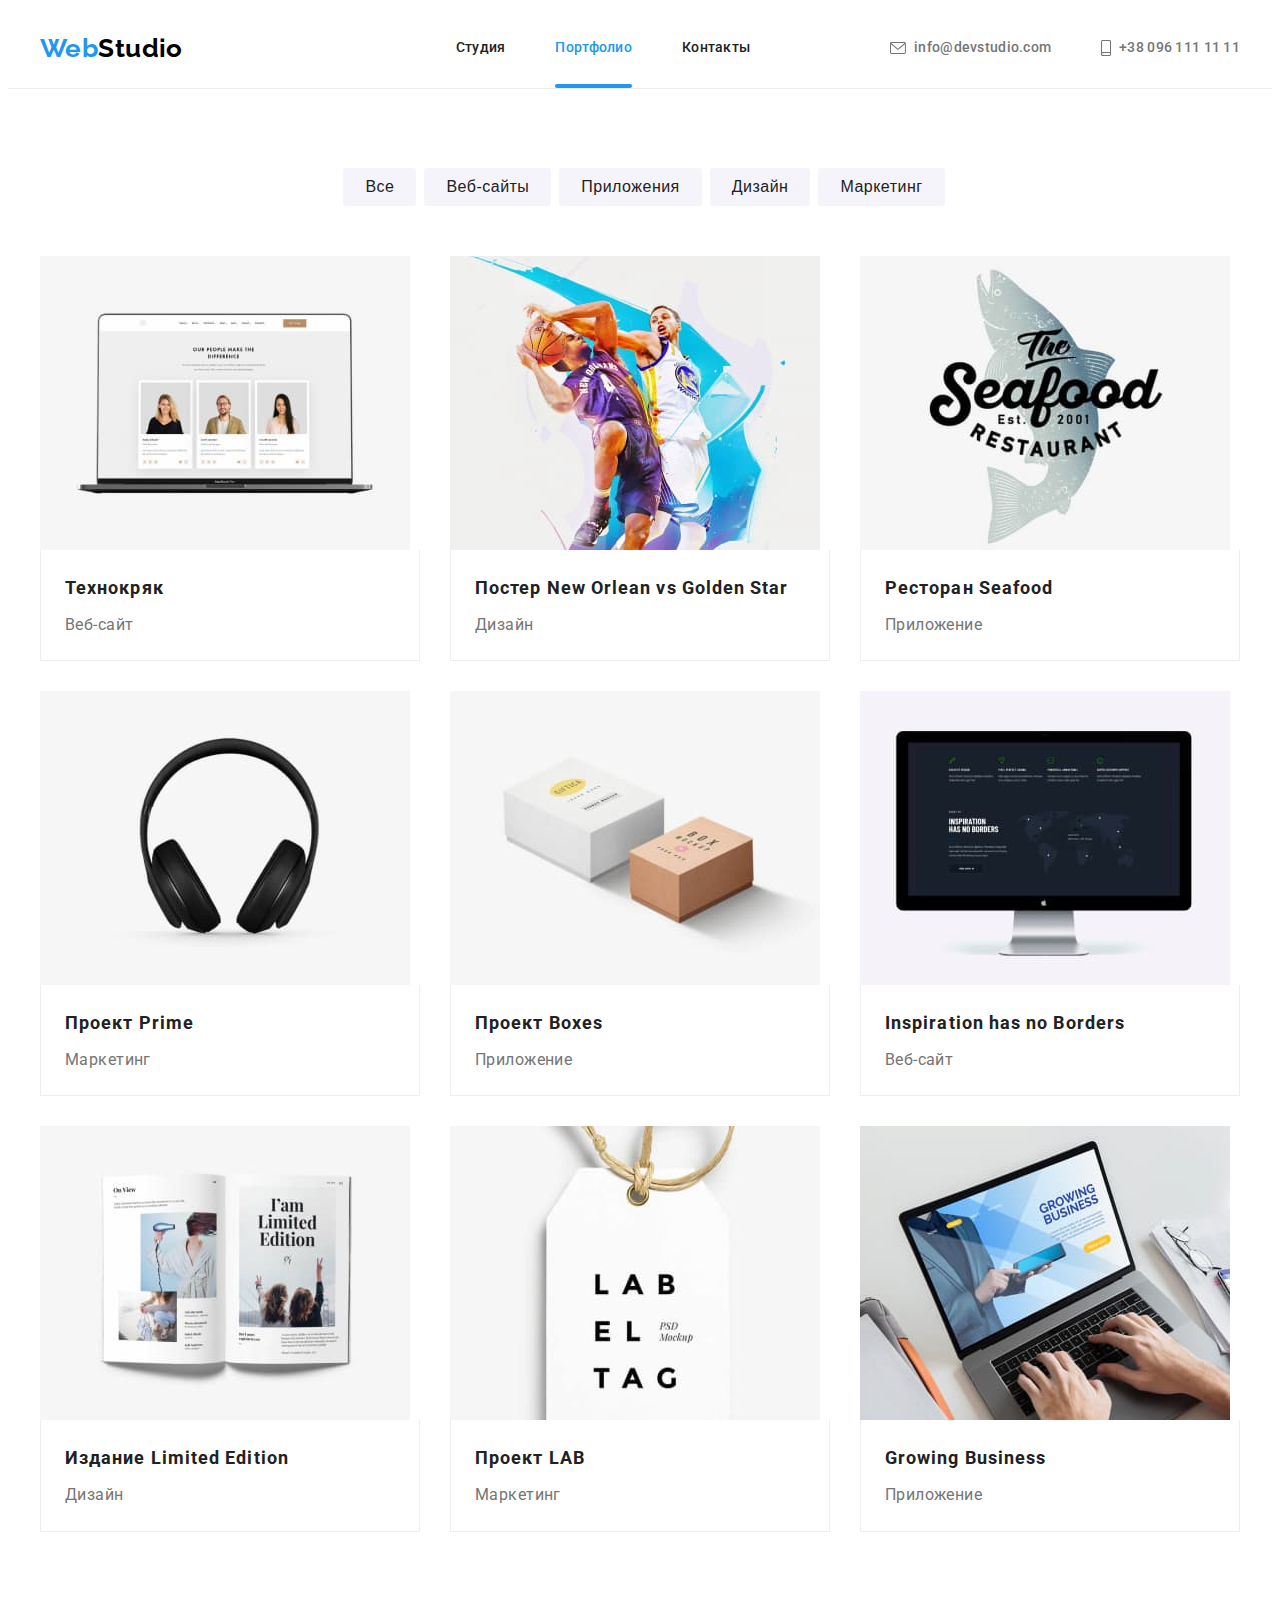
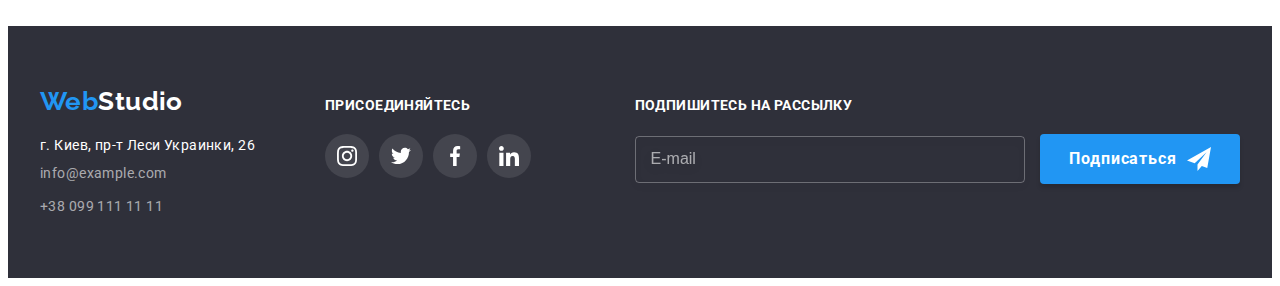
==== commit 16f4bc68: "Homework 8" ====
--- a/portfolio.html
+++ b/portfolio.html
@@ -121,7 +121,7 @@
 <!--Фильтр, навигация сайта-->
 
 <main>
-<!-- <section class="main-portfolio"> 
+<section class="main-portfolio"> 
         <div class="container">
 
         <ul class="button-portfolio list"> 
@@ -144,13 +144,42 @@
         <li class="projects__item">
         <a href="" class="projects__item-link link">
         <div class="projects__thumb">
-        <img src="./images/Potfolio/img1-min.jpg" width="370" alt="Ноут Бук">
-        <p class="projects__thumb-text">
-        Технокряк это современная площадка распространения коронавируса. Компании
-        используют эту платформу для цифрового шпионажа и атак на защищённые сервера
-        конкурентов.
-        </p>
-        </div>
+                <picture>
+                        <source srcset="
+                                        ./images/desktop/portfolio1.webp    1x,
+                                        ./images/desktop/portfolio1@2x.webp 2x
+                                      " media="(min-width:1200px)" type="image/web" />
+                        <source srcset="
+                                        ./images/desktop/portfolio1.jpg    1x,
+                                        ./images/desktop/portfolio1@2x.jpg 2x
+                                      " media="(min-width:1200px)" />
+                        <source srcset="
+                                        ./images/tablet/portfolio1.webp    1x,
+                                        ./images/tablet/portfolio1@2x.webp 2x
+                                      " media="(min-width:768px)" type="image/web" />
+                        <source srcset="
+                                        ./images/tablet/portfolio1.jpg    1x,
+                                        ./images/tablet/portfolio1@2x.jpg 2x
+                                      " media="(min-width:768px)" />
+                        <source srcset="
+                                        ./images/mobile/portfolio1.webp 1x,
+                                        ./images/mobile/portfolio1.webp 2x
+                                      " media="(min-width:280px)" type="image/web" />
+                        <source srcset="
+                                        ./images/mobile/portfolio1.jpg    1x,
+                                        ./images/mobile/portfolio1@2x.jpg 2x
+                                      " media="(min-width:280px)" />
+                        <img src="#" alt="Ноутбук" />
+                </picture>
+        
+        <p class="projects__thumb-text">
+        Технокряк это современная площадка распространения коронавируса. Компании
+        используют эту платформу для цифрового шпионажа и атак на защищённые сервера
+        конкурентов.
+        </p>
+        </div>
+
+        
         <div class="projects__card-content">
         <h2 class="projects__heading">Технокряк</h2> 
         <p class="projects__direction">Веб-сайт</p> 
@@ -161,13 +190,41 @@
         <li class="projects__item">
         <a href="" class="projects__item-link link">
         <div class="projects__thumb">
-        <img src="./images/Potfolio/img2-min.jpg" width="370" alt="Баскетболисты">
-        <p class="projects__thumb-text">
-        Технокряк это современная площадка распространения коронавируса. Компании
-        используют эту платформу для цифрового шпионажа и атак на защищённые сервера
-        конкурентов.
-        </p>
-        </div>
+                <picture>
+                        <source srcset="
+                                        ./images/desktop/portfolio2.webp    1x,
+                                        ./images/desktop/portfolio2@2x.webp 2x
+                                      " media="(min-width:1200px)" type="image/web" />
+                        <source srcset="
+                                        ./images/desktop/portfolio2.jpg    1x,
+                                        ./images/desktop/portfolio2@2x.jpg 2x
+                                      " media="(min-width:1200px)" />
+                        <source srcset="
+                                        ./images/tablet/portfolio2.webp    1x,
+                                        ./images/tablet/portfolio2@2x.webp 2x
+                                      " media="(min-width:768px)" type="image/web" />
+                        <source srcset="
+                                        ./images/tablet/portfolio2.jpg    1x,
+                                        ./images/tablet/portfolio2@2x.jpg 2x
+                                      " media="(min-width:768px)" />
+                        <source srcset="
+                                        ./images/mobile/portfolio2.webp 1x,
+                                        ./images/mobile/portfolio2.webp 2x
+                                      " media="(min-width:280px)" type="image/web" />
+                        <source srcset="
+                                        ./images/mobile/portfolio2.jpg    1x,
+                                        ./images/mobile/portfolio2@2x.jpg 2x
+                                      " media="(min-width:280px)" />
+                        <img src="#" alt="Баскетболисты" />
+                </picture>
+        
+        <p class="projects__thumb-text">
+        Технокряк это современная площадка распространения коронавируса. Компании
+        используют эту платформу для цифрового шпионажа и атак на защищённые сервера
+        конкурентов.
+        </p>
+        </div>
+        
         <div class="projects__card-content">
         <h2 class="projects__heading">Постер <span lang="en">New Orlean vs Golden Star</span></h2>
         <p class="projects__direction">Дизайн</p> 
@@ -178,13 +235,41 @@
         <li class="projects__item">
         <a href="" class="projects__item-link link">
         <div class="projects__thumb">
-        <img src="./images/Potfolio/img3-min.jpg" width="370" alt="Ресторан">
-        <p class="projects__thumb-text">
-        Технокряк это современная площадка распространения коронавируса. Компании
-        используют эту платформу для цифрового шпионажа и атак на защищённые сервера
-        конкурентов.
-        </p>
-        </div>
+                <picture>
+                        <source srcset="
+                                        ./images/desktop/portfolio3.webp    1x,
+                                        ./images/desktop/portfolio3@2x.webp 2x
+                                      " media="(min-width:1200px)" type="image/web" />
+                        <source srcset="
+                                        ./images/desktop/portfolio3.jpg    1x,
+                                        ./images/desktop/portfolio3@2x.jpg 2x
+                                      " media="(min-width:1200px)" />
+                        <source srcset="
+                                        ./images/tablet/portfolio3.webp    1x,
+                                        ./images/tablet/portfolio3@2x.webp 2x
+                                      " media="(min-width:768px)" type="image/web" />
+                        <source srcset="
+                                        ./images/tablet/portfolio3.jpg    1x,
+                                        ./images/tablet/portfolio3@2x.jpg 2x
+                                      " media="(min-width:768px)" />
+                        <source srcset="
+                                        ./images/mobile/portfolio3.webp 1x,
+                                        ./images/mobile/portfolio3.webp 2x
+                                      " media="(min-width:280px)" type="image/web" />
+                        <source srcset="
+                                        ./images/mobile/portfolio3.jpg    1x,
+                                        ./images/mobile/portfolio3@2x.jpg 2x
+                                      " media="(min-width:280px)" />
+                        <img src="#" alt="Ресторан Дары Моря" />
+                </picture>
+        
+        <p class="projects__thumb-text">
+        Технокряк это современная площадка распространения коронавируса. Компании
+        используют эту платформу для цифрового шпионажа и атак на защищённые сервера
+        конкурентов.
+        </p>
+        </div>
+
         <div class="projects__card-content">
         <h2 class="projects__heading" >Ресторан <span lang="en">Seafood</span></h2>
         <p class="projects__direction">Приложение</p>
@@ -195,13 +280,41 @@
         <li class="projects__item">
         <a href="" class="projects__item-link link">
         <div class="projects__thumb">
-        <img src="./images/Potfolio/img4-min.jpg" width="370" alt="Наушники">
-        <p class="projects__thumb-text">
-        Технокряк это современная площадка распространения коронавируса. Компании
-        используют эту платформу для цифрового шпионажа и атак на защищённые сервера
-        конкурентов.
-        </p>
-        </div>
+                <picture>
+                        <source srcset="
+                                        ./images/desktop/portfolio4.webp    1x,
+                                        ./images/desktop/portfolio4@2x.webp 2x
+                                      " media="(min-width:1200px)" type="image/web" />
+                        <source srcset="
+                                        ./images/desktop/portfolio4.jpg    1x,
+                                        ./images/desktop/portfolio4@2x.jpg 2x
+                                      " media="(min-width:1200px)" />
+                        <source srcset="
+                                        ./images/tablet/portfolio4.webp    1x,
+                                        ./images/tablet/portfolio4@2x.webp 2x
+                                      " media="(min-width:768px)" type="image/web" />
+                        <source srcset="
+                                        ./images/tablet/portfolio4.jpg    1x,
+                                        ./images/tablet/portfolio4@2x.jpg 2x
+                                      " media="(min-width:768px)" />
+                        <source srcset="
+                                        ./images/mobile/portfolio4.webp 1x,
+                                        ./images/mobile/portfolio4.webp 2x
+                                      " media="(min-width:280px)" type="image/web" />
+                        <source srcset="
+                                        ./images/mobile/portfolio4.jpg    1x,
+                                        ./images/mobile/portfolio4@2x.jpg 2x
+                                      " media="(min-width:280px)" />
+                        <img src="#" alt="Наушники" />
+                </picture>
+        
+        <p class="projects__thumb-text">
+        Технокряк это современная площадка распространения коронавируса. Компании
+        используют эту платформу для цифрового шпионажа и атак на защищённые сервера
+        конкурентов.
+        </p>
+        </div>
+
         <div class="projects__card-content">
         <h2 class="projects__heading" >Проект <span lang="en">Prime</span></h2>
         <p class="projects__direction">Маркетинг</p>
@@ -212,13 +325,41 @@
         <li class="projects__item">
         <a href="" class="projects__item-link link">
         <div class="projects__thumb">
-        <img src="./images/Potfolio/img5-min.jpg" width="370" alt="Коробочки">
-        <p class="projects__thumb-text">
-        Технокряк это современная площадка распространения коронавируса. Компании
-        используют эту платформу для цифрового шпионажа и атак на защищённые сервера
-        конкурентов.
-        </p>
-        </div>
+                <picture>
+                        <source srcset="
+                                        ./images/desktop/portfolio5.webp    1x,
+                                        ./images/desktop/portfolio5@2x.webp 2x
+                                      " media="(min-width:1200px)" type="image/web" />
+                        <source srcset="
+                                        ./images/desktop/portfolio5.jpg    1x,
+                                        ./images/desktop/portfolio5@2x.jpg 2x
+                                      " media="(min-width:1200px)" />
+                        <source srcset="
+                                        ./images/tablet/portfolio5.webp    1x,
+                                        ./images/tablet/portfolio5@2x.webp 2x
+                                      " media="(min-width:768px)" type="image/web" />
+                        <source srcset="
+                                        ./images/tablet/portfolio5.jpg    1x,
+                                        ./images/tablet/portfolio5@2x.jpg 2x
+                                      " media="(min-width:768px)" />
+                        <source srcset="
+                                        ./images/mobile/portfolio5.webp 1x,
+                                        ./images/mobile/portfolio5.webp 2x
+                                      " media="(min-width:280px)" type="image/web" />
+                        <source srcset="
+                                        ./images/mobile/portfolio5.jpg    1x,
+                                        ./images/mobile/portfolio5@2x.jpg 2x
+                                      " media="(min-width:280px)" />
+                        <img src="#" alt="Коробочки" />
+                </picture>
+        
+        <p class="projects__thumb-text">
+        Технокряк это современная площадка распространения коронавируса. Компании
+        используют эту платформу для цифрового шпионажа и атак на защищённые сервера
+        конкурентов.
+        </p>
+        </div>
+
         <div class="projects__card-content">
         <h2 class="projects__heading" >Проект <span lang="en">Boxes</span></h2>
         <p class="projects__direction">Приложение</p>
@@ -229,13 +370,41 @@
         <li class="projects__item">
         <a href="" class="projects__item-link link">
         <div class="projects__thumb">
-        <img src="./images/Potfolio/img6-min.jpg" width="370" alt="Монитор">
-        <p class="projects__thumb-text">
-        Технокряк это современная площадка распространения коронавируса. Компании
-        используют эту платформу для цифрового шпионажа и атак на защищённые сервера
-        конкурентов.
-        </p>
-        </div>
+                <picture>
+                        <source srcset="
+                                        ./images/desktop/portfolio6.webp    1x,
+                                        ./images/desktop/portfolio6@2x.webp 2x
+                                      " media="(min-width:1200px)" type="image/web" />
+                        <source srcset="
+                                        ./images/desktop/portfolio6.jpg    1x,
+                                        ./images/desktop/portfolio6@2x.jpg 2x
+                                      " media="(min-width:1200px)" />
+                        <source srcset="
+                                        ./images/tablet/portfolio6.webp    1x,
+                                        ./images/tablet/portfolio6@2x.webp 2x
+                                      " media="(min-width:768px)" type="image/web" />
+                        <source srcset="
+                                        ./images/tablet/portfolio6.jpg    1x,
+                                        ./images/tablet/portfolio6@2x.jpg 2x
+                                      " media="(min-width:768px)" />
+                        <source srcset="
+                                        ./images/mobile/portfolio6.webp 1x,
+                                        ./images/mobile/portfolio6.webp 2x
+                                      " media="(min-width:280px)" type="image/web" />
+                        <source srcset="
+                                        ./images/mobile/portfolio6.jpg    1x,
+                                        ./images/mobile/portfolio6@2x.jpg 2x
+                                      " media="(min-width:280px)" />
+                        <img src="#" alt="Монитор" />
+                </picture>
+       
+        <p class="projects__thumb-text">
+        Технокряк это современная площадка распространения коронавируса. Компании
+        используют эту платформу для цифрового шпионажа и атак на защищённые сервера
+        конкурентов.
+        </p>
+        </div>
+
         <div class="projects__card-content">
         <h2 class="projects__heading" lang="en">Inspiration has no Borders</h2>
         <p class="projects__direction">Веб-сайт</p>
@@ -246,13 +415,41 @@
         <li class="projects__item">
         <a href="" class="projects__item-link link">
         <div class="projects__thumb">
-        <img src="./images/Potfolio/img7-min.jpg" width="370" alt="Журнал">
-        <p class="projects__thumb-text">
-        Технокряк это современная площадка распространения коронавируса. Компании
-        используют эту платформу для цифрового шпионажа и атак на защищённые сервера
-        конкурентов.
-        </p>
-        </div>
+                <picture>
+                        <source srcset="
+                                        ./images/desktop/portfolio7.webp    1x,
+                                        ./images/desktop/portfolio7@2x.webp 2x
+                                      " media="(min-width:1200px)" type="image/web" />
+                        <source srcset="
+                                        ./images/desktop/portfolio7.jpg    1x,
+                                        ./images/desktop/portfolio7@2x.jpg 2x
+                                      " media="(min-width:1200px)" />
+                        <source srcset="
+                                        ./images/tablet/portfolio7.webp    1x,
+                                        ./images/tablet/portfolio7@2x.webp 2x
+                                      " media="(min-width:768px)" type="image/web" />
+                        <source srcset="
+                                        ./images/tablet/portfolio7.jpg    1x,
+                                        ./images/tablet/portfolio7@2x.jpg 2x
+                                      " media="(min-width:768px)" />
+                        <source srcset="
+                                        ./images/mobile/portfolio7.webp 1x,
+                                        ./images/mobile/portfolio7.webp 2x
+                                      " media="(min-width:280px)" type="image/web" />
+                        <source srcset="
+                                        ./images/mobile/portfolio7.jpg    1x,
+                                        ./images/mobile/portfolio7@2x.jpg 2x
+                                      " media="(min-width:280px)" />
+                        <img src="#" alt="Журнал" />
+                </picture>
+        
+        <p class="projects__thumb-text">
+        Технокряк это современная площадка распространения коронавируса. Компании
+        используют эту платформу для цифрового шпионажа и атак на защищённые сервера
+        конкурентов.
+        </p>
+        </div>
+
         <div class="projects__card-content">
         <h2 class="projects__heading" >Издание <span lang="en">Limited Edition</span></h2>
         <p class="projects__direction">Дизайн</p>
@@ -263,13 +460,42 @@
         <li class="projects__item">
         <a href="" class="projects__item-link link">
         <div class="projects__thumb">
-        <img src="./images/Potfolio/img8-min.jpg" width="370" alt="Бирка">
-        <p class="projects__thumb-text">
-        Технокряк это современная площадка распространения коронавируса. Компании
-        используют эту платформу для цифрового шпионажа и атак на защищённые сервера
-        конкурентов.
-        </p>
-        </div>
+                <picture>
+                        <source srcset="
+                                        ./images/desktop/portfolio8.webp    1x,
+                                        ./images/desktop/portfolio8@2x.webp 2x
+                                      " media="(min-width:1200px)" type="image/web" />
+                        <source srcset="
+                                        ./images/desktop/portfolio8.jpg    1x,
+                                        ./images/desktop/portfolio8@2x.jpg 2x
+                                      " media="(min-width:1200px)" />
+                        <source srcset="
+                                        ./images/tablet/portfolio8.webp    1x,
+                                        ./images/tablet/portfolio8@2x.webp 2x
+                                      " media="(min-width:768px)" type="image/web" />
+                        <source srcset="
+                                        ./images/tablet/portfolio8.jpg    1x,
+                                        ./images/tablet/portfolio8@2x.jpg 2x
+                                      " media="(min-width:768px)" />
+                        <source srcset="
+                                        ./images/mobile/portfolio8.webp 1x,
+                                        ./images/mobile/portfolio8.webp 2x
+                                      " media="(min-width:280px)" type="image/web" />
+                        <source srcset="
+                                        ./images/mobile/portfolio8.jpg    1x,
+                                        ./images/mobile/portfolio8@2x.jpg 2x
+                                      " media="(min-width:280px)" />
+                
+                        <img src="#" alt="Бирка" />
+                </picture>
+        
+        <p class="projects__thumb-text">
+        Технокряк это современная площадка распространения коронавируса. Компании
+        используют эту платформу для цифрового шпионажа и атак на защищённые сервера
+        конкурентов.
+        </p>
+        </div>
+
         <div class="projects__card-content">
         <h2 class="projects__heading">Проект <span lang="en">LAB</span></h2>
         <p class="projects__direction">Маркетинг</p>
@@ -280,13 +506,41 @@
         <li class="projects__item">
         <a href="" class="projects__item-link link">
         <div class="projects__thumb"> 
-        <img src="./images/Potfolio/img9-min.jpg" width="370" alt="Руки на ноутбуке">
-        <p class="projects__thumb-text">
-        Технокряк это современная площадка распространения коронавируса. Компании
-        используют эту платформу для цифрового шпионажа и атак на защищённые сервера
-        конкурентов.
-        </p>
-        </div>
+                <picture>
+                        <source srcset="
+                                        ./images/desktop/portfolio9.webp    1x,
+                                        ./images/desktop/portfolio9@2x.webp 2x
+                                      " media="(min-width:1200px)" type="image/web" />
+                        <source srcset="
+                                        ./images/desktop/portfolio9.jpg    1x,
+                                        ./images/desktop/portfolio9@2x.jpg 2x
+                                      " media="(min-width:1200px)" />
+                        <source srcset="
+                                        ./images/tablet/portfolio9.webp    1x,
+                                        ./images/tablet/portfolio9@2x.webp 2x
+                                      " media="(min-width:768px)" type="image/web" />
+                        <source srcset="
+                                        ./images/tablet/portfolio9.jpg    1x,
+                                        ./images/tablet/portfolio9@2x.jpg 2x
+                                      " media="(min-width:768px)" />
+                        <source srcset="
+                                        ./images/mobile/portfolio9.webp 1x,
+                                        ./images/mobile/portfolio9.webp 2x
+                                      " media="(min-width:280px)" type="image/web" />
+                        <source srcset="
+                                        ./images/mobile/portfolio9.jpg    1x,
+                                        ./images/mobile/portfolio9@2x.jpg 2x
+                                      " media="(min-width:280px)" />
+                        <img src="#" alt="Руки на ноутбуке" />
+                </picture>
+        
+        <p class="projects__thumb-text">
+        Технокряк это современная площадка распространения коронавируса. Компании
+        используют эту платформу для цифрового шпионажа и атак на защищённые сервера
+        конкурентов.
+        </p>
+        </div>
+        
         <div class="projects__card-content">
         <h2 class="projects__heading" lang="en">Growing Business</h2>
         <p class="projects__direction">Приложение</p>
@@ -295,7 +549,8 @@
         </li>
         </ul>
         </div>
-</section> -->
+        
+</section>
 </main>
 
 <!-- Ф У Т Е Р -->
--- a/css/main.min.css
+++ b/css/main.min.css
@@ -1,2 +1,2 @@
-:root{--main-text: #212121;--main-text-color: #757575;--accent-color: #2196f3;--White-color: #ffffff;--logo-black: #000000;--background-color: #2f303a;--footer-contacts-link: #ffffff99;--projecs-list-gap: 30px;--time-animation: 250ms;--cubik-transform: cubic-bezier(0.4, 0, 0.2, 1)}body{background-color:var(--primary-bg-color);color:var(--main-text);font-family:'Roboto', sans-serif;font-size:14px;letter-spacing:0.03em}img{display:block;max-width:100%;height:auto}h1,h2,h3,h4,h5,h6,p{margin-top:0;margin-bottom:0}ul{margin-top:0;margin-bottom:0;margin-left:0}.list{list-style:none;padding:0}.link{text-decoration:none;color:#757575}.visually-hidden{position:absolute;width:1px;height:1px;margin:-1px;padding:0;overflow:hidden;border:0;clip:rect(0 0 0 0)}.container{padding-left:15px;padding-right:15px;margin-left:auto;margin-right:auto;width:100%}@media screen and (min-width: 480px){.container{width:480px;margin:0 auto}}@media screen and (min-width: 768px){.container{width:768px}}@media screen and (min-width: 1200px){.container{width:1200px}}.section{padding-top:94px;padding-bottom:94px}.text{font-weight:400;font-size:14px;line-height:1.7;letter-spacing:0.03em;color:var(--main-text-color)}.logo{display:block;padding-top:16px;padding-bottom:16px;margin-left:0 auto;margin-right:93px;color:var(--logo-black);text-decoration:none;font-family:Raleway, sans-serif;font-weight:700;font-size:26px;line-height:1.19}.logo span{color:var(--accent-color);font-family:Raleway;font-weight:700;font-size:26px;line-height:1.19;text-decoration:none}@media screen and (min-width: 768px){.logo{margin-right:88px}}@media screen and (min-width: 1200px){.logo{margin-right:93px;font-size:26px;line-height:1.19}}.menu-open,.menu-close{line-height:0;background-color:transparent;border:none;padding:10px 0}.menu-open:hover,.menu-open:focus,.menu-close:hover,.menu-close:focus{fill:var(--accent-color)}@media screen and (min-width: 767px){.menu-open{display:none}}.menu-close{position:absolute;right:25px;top:-37px}.menu-mob{position:fixed;top:0;width:100vw;height:100vh;padding-top:48px;padding-bottom:48px;padding-left:40px;background-color:#ffffff}.menu-mob-container{position:relative;height:100%;max-width:480px}.menu-mob-item:hover,.menu-mob-item:focus{fill:var(--accent-color)}.menu-mob-item:not(:last-child){margin-bottom:32px}.menu-mob-link{font-weight:500;font-size:40px;line-height:calc(47 / 40);text-align:center;letter-spacing:0.02em;color:#212121;text-decoration:none}.menu-mob-link:focus,.menu-mob-link:hover{color:var(--accent-color)}.menu-contacts-list{margin-bottom:64px}@media screen and (min-width: 1200px){.menu-contacts-list{flex-direction:row;align-items:center;padding:0}}.menu-contacts-item:not(:last-child){margin-bottom:32px}@media screen and (min-width: 1200px){.menu-contacts-item:not(:last-child){margin-right:30px}}.menu-contacts-link{font-weight:500;font-size:24px;line-height:calc(28 / 24);letter-spacing:0.02em;text-decoration:none;color:#757575}@media screen and (min-width: 1200px){.menu-contacts-link{padding:32px 0}}.menu-contacts-link:focus,.menu-contacts-link:hover{color:var(--accent-color)}.menu-contacts-tel-link{font-size:34px;line-height:calc(40 / 34)}.menu-social-list{display:flex}.menu-social-item:not(:last-child){margin-right:10px}.menu-social-item:not(:last-child) .menu-social-link{border-right:1px solid rgba(33,33,33,0.2);padding-right:10px}.menu-social-link{font-weight:500;font-size:18px;line-height:1.22px;letter-spacing:0.02em;text-decoration:none;color:#2196F3;border-right:1px solid rgba(33,33,33,0.2);padding-right:10px}.mob-menu-bottom{position:absolute;bottom:0}.menu-mob.is-hidden{opacity:0;pointer-events:none;visibility:hidden}@media screen and (min-width: 768px){.menu-mob{display:none}}.header{border-bottom:1px solid #ececec}@media screen and (min-width: 768px){.header{padding:0}}.header__align{display:flex;align-items:center;margin:auto;justify-content:space-between}.navigation{display:flex;align-items:center}@media screen and (min-width: 768px){.navigation{display:flex;align-items:center}}.nav{display:flex;align-items:center}.nav .nav__item:not(:last-child){margin-right:50px}@media screen and (max-width: 767px){.nav{display:none}}.nav__link{display:block;padding-top:32px;padding-bottom:32px;position:relative;color:#212121;text-decoration:none;font-weight:500;font-size:14px;line-height:1.14;letter-spacing:0.02em;transition-property:color, background-color;transition-duration:var(--time-animation);transition-timing-function:var(--time-animation)}.nav__link:hover,.nav__link:focus{color:var(--accent-color)}.nav__link--current::after{content:'';display:block;position:absolute;width:100%;height:4px;background-color:var(--accent-color);border-radius:2px;bottom:0;transition:opacity 250ms var(--cubik-transform)}.nav__link--current::after:hover::after{opacity:1}.nav__link--current{color:#2196F3}.contacts{display:flex;flex-direction:column;padding:14px 0}@media screen and (max-width: 767px){.contacts{display:none}}@media screen and (min-width: 1200px){.contacts{flex-direction:row;align-items:center;padding:0}}.contacts__item{margin-left:50px}.contacts__icon{margin-right:8px;fill:#757575;transition:fill 250ms cubic-bezier(0.4, 0, 0.2, 1)}.contacts__link:hover .contacts__icon,.contacts__link:focus .contacts__icon{fill:var(--accent-color)}.contacts__link{font-weight:500;font-size:14px;line-height:1.14;letter-spacing:0.02em;color:var(--main-text-color);padding:5px 0;display:flex;align-items:center;transition:color 250ms cubic-bezier(0.4, 0, 0.2, 1)}.contacts__link:hover,.contacts__link:focus{color:var(--accent-color)}@media screen and (min-width: 1200px){.contacts__link{padding:32px 0}}.backdrop{position:fixed;z-index:99;height:100vh;width:100vw;background-color:rgba(0,0,0,0.2);top:0;left:0;transition:opacity 250ms cubic-bezier(0.4, 0, 0.2, 1),visibility 250ms cubic-bezier(0.4, 0, 0.2, 1)}.backdrop.is-hidden{opacity:0;pointer-events:none;visibility:hidden}.is-hidden{opacity:0;visibility:hidden;pointer-events:none}.modal{position:absolute;display:flex;align-items:center;justify-content:center;max-width:450px;padding:40px;background-color:var(--White-color);box-shadow:0px 1px 3px rgba(0,0,0,0.12),0px 1px 1px rgba(0,0,0,0.14),0px 2px 1px rgba(0,0,0,0.2);border-radius:4px}@media screen and (min-width: 450px){.modal{left:50%;top:50%;transform:translate(-50%, -50%);min-width:450px}}@media screen and (min-width: 1200px){.modal{width:528px}}.btn-close{width:30px;height:30px;border:1px solid rgba(0,0,0,0.1);background-color:unset;cursor:pointer;border-radius:50%;position:absolute;right:8px;top:8px;display:flex;align-items:center;justify-content:center;transition:fill 250ms cubic-bezier(0.4, 0, 0.2, 1)}.btn-close:hover,.btn-close:focus{border-color:var(--accent-color);outline:none}.btn-close:hover .btn-close__icon,.btn-close:focus .btn-close__icon{fill:var(--accent-color)}.modal-form__title{font-family:'Roboto';font-weight:700;font-size:20px;line-height:1.5;text-align:center;color:#212121;margin-bottom:12px}@media screen and (min-width: 1200px){.modal-form__title{line-height:1.15;max-width:unset}}.modal-form__field{margin-bottom:15px;cursor:pointer}.modal-form__label{font-weight:400;font-size:12px;line-height:1.17;letter-spacing:0.01em;color:var(--main-text-color);margin-bottom:10px}.modal-form__wrap{display:block;position:relative;margin-top:4px}.modal-form__icon{position:absolute;left:12px;top:50%;transform:translateY(-50%);fill:#212121;transition:fill 250ms cubic-bezier(0.4, 0, 0.2, 1)}.modal-form__input{width:100%;height:40px;border:1px solid rgba(33,33,33,0.2);border-radius:4px;padding-left:42px;cursor:pointer;transition:border-color 250ms cubic-bezier(0.4, 0, 0.2, 1)}.modal-form__input:hover,.modal-form__input:focus{border-color:var(--accent-color);outline:none}.modal-form__input:hover+.modal-form__icon,.modal-form__input:focus+.modal-form__icon{fill:var(--accent-color)}.modal-form__comment{width:100%;height:120px;border:1px solid rgba(33,33,33,0.2);border-radius:4px;margin-top:4px;margin-bottom:20px;padding-left:16px;padding-top:12px;resize:none;cursor:pointer;transition:border-color 250ms cubic-bezier(0.4, 0, 0.2, 1)}.modal-form__comment::placeholder{font-weight:400;font-size:12px;line-height:1.16;letter-spacing:0.01em;color:rgba(117,117,117,0.5)}.modal-form__comment:hover,.modal-form__comment:focus{border-color:var(--accent-color);outline:none}.modal-form__check{display:flex;align-items:center;justify-content:center;margin-bottom:30px;cursor:pointer}.check-text-color{font-weight:400;font-size:12px;line-height:1.17;color:var(--accent-color)}@media screen and (min-width: 1200px){.check-text-color{font-size:14px}}.modal-form__icon-check{display:block;width:15px;height:15px;border:2px solid #000000;border-radius:2px;margin-right:8px;transition:border-color 250ms cubic-bezier(0.4, 0, 0.2, 1)}.checkbox:checked+.modal-form__check>.modal-form__icon-check{background:var(--accent-color);border:transparent}@media screen and (max-width: 320px){.modal-form__icon-check{width:20px}}.form-btn{font-weight:400;font-size:16px;height:50px;text-align:center;letter-spacing:0.06em;cursor:pointer;border:0;padding:10px 55px;color:var(--White-color);background:#188ce8;box-shadow:0px 4px 4px rgba(0,0,0,0.15);border-radius:4px;transition:border-color 250ms cubic-bezier(0.4, 0, 0.2, 1)}.form-btn{margin:0 auto;display:block}.hero{max-width:1600px;min-height:400px;margin:0 auto;margin-bottom:60px;text-align:center;padding-top:118px;padding-bottom:118px;background-image:linear-gradient(rgba(47,48,58,0.4), rgba(47,48,58,0.4)),url("../images/mobile/imghero.jpg");background-size:cover;background-position:center;background-repeat:no-repeat}@media (min-device-pixel-ratio: 2), (-webkit-min-device-pixel-ratio: 2), (min-resolution: 192dpi), (min-resolution: 2dppx){.hero{background-image:linear-gradient(rgba(47,48,58,0.4), rgba(47,48,58,0.4)),url("../images/mobile/imghero@2x.jpg")}}@media screen and (min-width: 768px){.hero{background-image:linear-gradient(rgba(47,48,58,0.4), rgba(47,48,58,0.4)),url("../images/tablet/imghero.jpg")}}@media screen and (min-width: 768px) and (min-device-pixel-ratio: 2), (-webkit-min-device-pixel-ratio: 2), (min-resolution: 192dpi), (min-resolution: 2dppx){.hero{background-image:linear-gradient(rgba(47,48,58,0.4), rgba(47,48,58,0.4)),url("../images/tablet/imghero@2x.jpg")}}@media screen and (min-width: 1200px){.hero{min-height:600px;padding-top:200px;padding-bottom:200px;background-image:linear-gradient(rgba(47,48,58,0.4), rgba(47,48,58,0.4)),url("../images/tablet/imghero.jpg")}}@media screen and (min-width: 1200px) and (min-device-pixel-ratio: 2), (-webkit-min-device-pixel-ratio: 2), (min-resolution: 192dpi), (min-resolution: 2dppx){.hero{background-image:linear-gradient(rgba(47,48,58,0.4), rgba(47,48,58,0.4)),url("../images/desktop/imghero@2x.jpg")}}.hero__box{margin:0 auto}@media screen and (min-width: 1200px){.hero__box{max-width:696px}}.hero__title{font-weight:900;font-size:26px;line-height:1.62;text-align:center;letter-spacing:0.06em;text-transform:uppercase;color:var(--White-color);max-width:360px;margin:0 auto 30px}@media screen and (min-width: 1200px){.hero__title{font-size:44px;line-height:1.36;max-width:696px}}@media screen and (min-width: 1200px){.benefits{padding-top:94px;padding-bottom:47px}}@media screen and (min-width: 768px){.benefits__list{display:flex;flex-wrap:wrap;margin-left:-30px;margin-top:-30px}}@media screen and (min-width: 768px){.benefits__item{flex-basis:calc((100% - 60px) / 2);margin-left:30px;margin-top:30px}}@media screen and (min-width: 1200px){.benefits__item{flex-basis:calc((100% - 120px) / 4)}}.benefits__item:not(:last-child){margin-bottom:30px}@media screen and (min-width: 768px){.benefits__item:not(:last-child){margin-bottom:0}}.benefits__feature{display:flex;align-items:center;justify-content:center;height:120px;background:#f5f4fa;border-radius:4px;border:transparent;margin-bottom:30px}.benefits__feature-icon{height:70px;width:70px}.benefits__heading{display:flex;align-items:center;justify-content:center;font-size:14px;font-weight:700;line-height:1.14;text-transform:uppercase;color:#212121;margin-bottom:10px}@media screen and (min-width: 768px){.benefits__heading{text-align:left}}.work{padding-top:47px;padding-bottom:94px}@media screen and (max-width: 1199px){.work{display:none}}.work__title{color:var(--main-text);font-weight:700;font-size:36px;line-height:1.17;text-align:center;margin-bottom:50px}.work__list{display:flex;flex-wrap:wrap;margin-left:-30px;margin-top:-30px}.work__item{flex-basis:calc((100% - 90px) / 3);margin-left:30px;margin-top:30px}.work__img{position:relative}.work__examples{font-family:'Roboto', sans-serif;display:flex;position:absolute;bottom:0;left:0;height:70px;width:100%;color:var(--White-color);background:rgba(47,48,58,0.8);font-weight:700;font-size:14px;line-height:1.14;justify-content:center;align-items:center;text-transform:uppercase}.team{max-width:100%;height:auto;background-color:#f5f4fa;margin-top:60px}.team__title{font-weight:700;font-size:28px;line-height:1.19px;color:var(--main-text);text-align:center;margin-bottom:30px}@media screen and (min-width: 768px){.team__list{display:flex;flex-wrap:wrap;margin-left:-30px;margin-top:-30px}}@media screen and (min-width: 768px){.team__item{flex-basis:calc((100% - 60px) / 2);margin-left:30px;margin-top:30px;background-color:var(--White-color);box-shadow:0px 1px 3px rgba(0,0,0,0.12),0px 1px 1px rgba(0,0,0,0.14),0px 2px 1px rgba(0,0,0,0.2);border-radius:0px 0px 4px 4px}.team__item:not(:last-child){margin-bottom:0px}}@media screen and (min-width: 1200px){.team__item{flex-basis:calc((100% - 120px) / 4)}}.team__data{padding-top:30px;padding-bottom:30px}.team__specialist{font-weight:500;font-size:16px;line-height:1.18;text-align:center;letter-spacing:0.03em;color:var(--main-text);margin-bottom:10px}.team__specialization{font-weight:400;font-size:16px;line-height:1.18;text-align:center;letter-spacing:0.03em;color:var(--main-text-color);margin-bottom:16px}.team__socials-list{display:flex;align-items:center;justify-content:center}.team__socials-item{width:44px;height:44px}.team__socials-item:not(:last-child){margin-right:10px}.team__socials-link{width:100%;height:100%;display:flex;align-items:center;justify-content:center;border-radius:50%;background-color:#ffffff;fill:#afb1b8;transition-property:color, background-color;transition-duration:var(--time-animation);transition-timing-function:var(--cubik-transform)}.team__socials-link:hover,.team__socials-link:focus{background:var(--accent-color)}.team__socials-link:hover .team__socials-icon,.team__socials-link:focus .team__socials-icon{fill:var(--White-color)}.clients__title{font-weight:700;font-size:36px;line-height:50px;color:var(--main-text);text-align:center;margin-bottom:50px}.clients__list{display:flex;flex-wrap:wrap;margin-top:-30px;margin-left:-30px}.clients__item{flex-basis:calc((100% - 60px) / 2);margin-top:30px;margin-left:30px}@media screen and (min-width: 768px){.clients__item{flex-basis:calc((100% - 90px) / 3)}}@media screen and (min-width: 1200px){.clients__item{flex-basis:calc((100% - 180px) / 6)}}.clients__link{display:flex;justify-content:center;align-items:center;width:170px;height:92px;border:1px solid #afb1b8;border-radius:4px;transition-property:color, background-color;transition-duration:var(--time-animation);transition-timing-function:var(--cubik-transform)}.clients__link:hover,.clients__link:focus{border:1px solid var(--accent-color)}.clients__icon{fill:#afb1b8;width:106px;height:60px;transition:fill 250ms cubic-bezier(0.4, 0, 0.2, 1)}.clients__link:hover .clients__icon,.clients__link:focus .clients__icon{fill:#2196f3}.footer-logo{color:var(--White-color);font-family:Raleway;font-weight:700;font-size:26px;line-height:1.19;text-decoration:none;margin-bottom:20px;display:block}.footer-logo span{color:var(--accent-color);font-family:Raleway;font-weight:700;font-size:26px;line-height:1.19;text-decoration:none}.footer{background-color:var(--background-color)}.footer-container{text-align:center;padding:60px 15px}@media screen and (min-width: 1200px){.footer-container{display:flex;align-items:baseline;text-align:left}}.footer-main-wrapper{margin-bottom:60px}@media screen and (min-width: 768px) and (max-width: 1199px){.footer-main-wrapper{display:flex;align-items:baseline;justify-content:space-between;padding-left:76px;padding-right:89px}}@media screen and (min-width: 1200px){.footer-main-wrapper{display:flex;align-items:baseline;margin-bottom:0}}.footer__address{margin-bottom:60px}@media screen and (min-width: 768px){.footer__address{margin-bottom:0}}@media screen and (min-width: 1200px){.footer__address{margin-right:70px}}.footer__address-list{font-style:normal}.footer__address-item:not(:last-child){margin-bottom:9px}.footer__link-address{color:var(--White-color)}.footer__link{text-decoration:none;color:rgba(255,255,255,0.6);font-size:14px;line-height:1.7;letter-spacing:0.03em}.footer__social-title{margin-bottom:20px;color:var(--White-color);font-weight:700;font-size:14px;line-height:1.14;letter-spacing:0.03em;text-transform:uppercase}.footer__social-list{display:flex;justify-content:center}.footer__social-item{margin-right:10px}.footer__social-link{background-color:rgba(255,255,255,0.1);width:44px;height:44px;border-radius:50%;display:flex;align-items:center;justify-content:center;transition-property:color, background-color;transition-duration:var(--time-animation);transition-timing-function:var(--cubik-transform)}.footer__social-link:hover,.footer__social-link:focus{background-color:var(--accent-color)}.footer__icon{fill:var(--White-color);width:20px;height:20px}.hero__button{font-weight:700;font-size:16px;height:50px;text-align:center;letter-spacing:0.06em;cursor:pointer;border:0;padding:10px 32px;color:var(--White-color);background-color:var(--accent-color);box-shadow:0px 4px 4px rgba(0,0,0,0.15);border-radius:4px}.subscribe__submit{min-width:200px;background-color:var(--accent-color);box-shadow:0px 4px 4px rgba(0,0,0,0.15);border-radius:4px;padding:10px 28px;font-family:'Roboto', sans-serif;font-weight:700;font-size:16px;line-height:1.88;text-align:center;letter-spacing:0.06em;color:#ffffff;cursor:pointer;display:inline-flex;justify-content:center;align-items:center;transition:background-color 250ms cubic-bezier(0.4, 0, 0.2, 1);border:none}.subscribe__submit:hover,.subscribe__submit:focus{background-color:#188ce8}@media screen and (min-width: 768px){.subscribe__submit{display:flex;margin:0 auto}}@media screen and (min-width: 1200px){.subscribe__submit{display:inline-flex}}.subscribe{margin-left:auto}.subscribe__label{font-weight:700;font-size:14px;line-height:1.14;letter-spacing:0.03em;text-transform:uppercase;color:var(--White-color)}.subscribe__form{margin-top:20px}.subscribe__input{width:100%;color:var(--primary-background-color);border:1px solid rgba(255,255,255,0.3);background-color:transparent;filter:drop-shadow(0px 4px 4px rgba(0,0,0,0.15));border-radius:4px;padding:15px;margin-bottom:20px}.subscribe__input::placeholder{font-weight:400;font-size:16px;line-height:1.25;color:rgba(255,255,255,0.6)}@media screen and (min-width: 768px){.subscribe__input{width:450px}}@media screen and (min-width: 1200px){.subscribe__input{width:358px;margin-right:12px;margin-bottom:0}}.subscribe__icon{margin-left:10px;fill:var(--White-color)}.main-portfolio{padding-top:94px;padding-bottom:94px}.button-portfolio{display:flex;justify-content:center;margin-bottom:50px}.button-portfolio__btn{font-weight:500;font-size:16px;line-height:1.6;text-align:center;letter-spacing:0.03em;border-radius:3px;cursor:pointer;border:0;padding:6px 22px;color:var(--main-text);background-color:#f5f4fa;transition-property:color;transition-duration:var(--time-animation);transition-timing-function:var(--cubik-transform)}.button-portfolio__btn:hover,.button-portfolio__btn:focus{color:var(--White-color);background-color:var(--accent-color);box-shadow:0px 3px 1px rgba(0,0,0,0.1),0px 1px 2px rgba(0,0,0,0.08),0px 2px 2px rgba(0,0,0,0.12)}.button-portfolio__indention:not(:last-child){margin-right:8px}.projects{padding:0;margin:0;list-style:none;display:flex;flex-wrap:wrap;margin-left:calc(-1 * var(--projecs-list-gap));margin-top:calc(-1 * var(--projecs-list-gap))}.projects__card-content{padding:20px 24px;border:1px solid #eeeeee;border-top:0}.projects>.projects__item{flex-basis:calc(100% / 3 - var(--projecs-list-gap));margin-left:var(--projecs-list-gap);margin-top:var(--projecs-list-gap);transition-property:color, background-color;transition-duration:var(--time-animation);transition-timing-function:var(--cubik-transform)}.projects>.projects__item:hover,.projects>.projects__item:focus{box-shadow:0px 1px 1px rgba(0,0,0,0.12),0px 4px 4px rgba(0,0,0,0.06),1px 4px 6px rgba(0,0,0,0.16)}.projects__thumb{position:relative;overflow:hidden}.projects__thumb-text{position:absolute;top:0;left:0;height:100%;padding:63px 24px;transform:translateY(100%);transition:transform 500ms linear;overflow:hidden;font-style:normal;font-weight:normal;font-size:18px;letter-spacing:0.03em;line-height:1.56;color:var(--White-color);background-color:rgba(33,150,243,0.9);transition:transform 250ms cubic-bezier(0.4, 0, 0.2, 1)}.projects__item-link:hover .projects__thumb-text,.projects__item-link:focus .projects__thumb-text{transform:translateY(0%)}.projects-link{display:block;text-decoration:none;transition:box-shadow 250ms cubic-bezier(0.4, 0, 0.2, 1)}.projects__heading{font-weight:700;font-size:18px;line-height:2;letter-spacing:0.06em;color:var(--main-text);margin-bottom:4px}.projects__direction{font-weight:400;font-size:16px;line-height:1.9;letter-spacing:0.03em;color:var(--main-text-color)}
+:root{--main-text: #212121;--main-text-color: #757575;--accent-color: #2196f3;--White-color: #ffffff;--logo-black: #000000;--background-color: #2f303a;--footer-contacts-link: #ffffff99;--projecs-list-gap: 30px;--time-animation: 250ms;--cubik-transform: cubic-bezier(0.4, 0, 0.2, 1)}body{background-color:var(--primary-bg-color);color:var(--main-text);font-family:'Roboto', sans-serif;font-size:14px;letter-spacing:0.03em}img{display:block;max-width:100%;height:auto}h1,h2,h3,h4,h5,h6,p{margin-top:0;margin-bottom:0}ul{margin-top:0;margin-bottom:0;margin-left:0}.list{list-style:none;padding:0}.link{text-decoration:none;color:#757575}.visually-hidden{position:absolute;width:1px;height:1px;margin:-1px;padding:0;overflow:hidden;border:0;clip:rect(0 0 0 0)}.container{padding-left:15px;padding-right:15px;margin-left:auto;margin-right:auto;width:100%}@media screen and (min-width: 480px){.container{width:480px;margin:0 auto}}@media screen and (min-width: 768px){.container{width:768px}}@media screen and (min-width: 1200px){.container{width:1200px}}.section{padding-top:94px;padding-bottom:94px}.text{font-weight:400;font-size:14px;line-height:1.7;letter-spacing:0.03em;color:var(--main-text-color)}.logo{display:block;padding-top:16px;padding-bottom:16px;margin-left:0 auto;margin-right:93px;color:var(--logo-black);text-decoration:none;font-family:Raleway, sans-serif;font-weight:700;font-size:26px;line-height:1.19}.logo span{color:var(--accent-color);font-family:Raleway;font-weight:700;font-size:26px;line-height:1.19;text-decoration:none}@media screen and (min-width: 768px){.logo{margin-right:88px}}@media screen and (min-width: 1200px){.logo{margin-right:93px;font-size:26px;line-height:1.19}}.menu-open,.menu-close{line-height:0;background-color:transparent;border:none;padding:10px 0}.menu-open:hover,.menu-open:focus,.menu-close:hover,.menu-close:focus{fill:var(--accent-color)}@media screen and (min-width: 767px){.menu-open{display:none}}.menu-close{position:absolute;right:25px;top:-37px}.menu-mob{position:fixed;top:0;width:100vw;height:100vh;padding-top:48px;padding-bottom:48px;padding-left:40px;background-color:#ffffff}.menu-mob-container{position:relative;height:100%;max-width:480px}.menu-mob-item:hover,.menu-mob-item:focus{fill:var(--accent-color)}.menu-mob-item:not(:last-child){margin-bottom:32px}.menu-mob-link{font-weight:500;font-size:40px;line-height:calc(47 / 40);text-align:center;letter-spacing:0.02em;color:#212121;text-decoration:none}.menu-mob-link:focus,.menu-mob-link:hover{color:var(--accent-color)}.menu-contacts-list{margin-bottom:64px}@media screen and (min-width: 1200px){.menu-contacts-list{flex-direction:row;align-items:center;padding:0}}.menu-contacts-item:not(:last-child){margin-bottom:32px}@media screen and (min-width: 1200px){.menu-contacts-item:not(:last-child){margin-right:30px}}.menu-contacts-link{font-weight:500;font-size:24px;line-height:calc(28 / 24);letter-spacing:0.02em;text-decoration:none;color:#757575}@media screen and (min-width: 1200px){.menu-contacts-link{padding:32px 0}}.menu-contacts-link:focus,.menu-contacts-link:hover{color:var(--accent-color)}.menu-contacts-tel-link{font-size:34px;line-height:calc(40 / 34)}.menu-social-list{display:flex}.menu-social-item:not(:last-child){margin-right:10px}.menu-social-item:not(:last-child) .menu-social-link{border-right:1px solid rgba(33,33,33,0.2);padding-right:10px}.menu-social-link{font-weight:500;font-size:18px;line-height:1.22px;letter-spacing:0.02em;text-decoration:none;color:#2196F3;border-right:1px solid rgba(33,33,33,0.2);padding-right:10px}.mob-menu-bottom{position:absolute;bottom:0}.menu-mob.is-hidden{opacity:0;pointer-events:none;visibility:hidden}@media screen and (min-width: 768px){.menu-mob{display:none}}.header{border-bottom:1px solid #ececec}@media screen and (min-width: 768px){.header{padding:0}}.header__align{display:flex;align-items:center;margin:auto;justify-content:space-between}.navigation{display:flex;align-items:center}@media screen and (min-width: 768px){.navigation{display:flex;align-items:center}}.nav{display:flex;align-items:center}.nav .nav__item:not(:last-child){margin-right:50px}@media screen and (max-width: 767px){.nav{display:none}}.nav__link{display:block;padding-top:32px;padding-bottom:32px;position:relative;color:#212121;text-decoration:none;font-weight:500;font-size:14px;line-height:1.14;letter-spacing:0.02em;transition-property:color, background-color;transition-duration:var(--time-animation);transition-timing-function:var(--time-animation)}.nav__link:hover,.nav__link:focus{color:var(--accent-color)}.nav__link--current::after{content:'';display:block;position:absolute;width:100%;height:4px;background-color:var(--accent-color);border-radius:2px;bottom:0;transition:opacity 250ms var(--cubik-transform)}.nav__link--current::after:hover::after{opacity:1}.nav__link--current{color:#2196F3}.contacts{display:flex;flex-direction:column;padding:14px 0}@media screen and (max-width: 767px){.contacts{display:none}}@media screen and (min-width: 1200px){.contacts{flex-direction:row;align-items:center;padding:0}}.contacts__item{margin-left:50px}.contacts__icon{margin-right:8px;fill:#757575;transition:fill 250ms cubic-bezier(0.4, 0, 0.2, 1)}.contacts__link:hover .contacts__icon,.contacts__link:focus .contacts__icon{fill:var(--accent-color)}.contacts__link{font-weight:500;font-size:14px;line-height:1.14;letter-spacing:0.02em;color:var(--main-text-color);padding:5px 0;display:flex;align-items:center;transition:color 250ms cubic-bezier(0.4, 0, 0.2, 1)}.contacts__link:hover,.contacts__link:focus{color:var(--accent-color)}@media screen and (min-width: 1200px){.contacts__link{padding:32px 0}}.backdrop{position:fixed;z-index:99;height:100vh;width:100vw;background-color:rgba(0,0,0,0.2);top:0;left:0;transition:opacity 250ms cubic-bezier(0.4, 0, 0.2, 1),visibility 250ms cubic-bezier(0.4, 0, 0.2, 1)}.backdrop.is-hidden{opacity:0;pointer-events:none;visibility:hidden}.is-hidden{opacity:0;visibility:hidden;pointer-events:none}.modal{position:absolute;display:flex;align-items:center;justify-content:center;max-width:450px;padding:40px;background-color:var(--White-color);box-shadow:0px 1px 3px rgba(0,0,0,0.12),0px 1px 1px rgba(0,0,0,0.14),0px 2px 1px rgba(0,0,0,0.2);border-radius:4px}@media screen and (min-width: 450px){.modal{left:50%;top:50%;transform:translate(-50%, -50%);min-width:450px}}@media screen and (min-width: 1200px){.modal{width:528px}}.btn-close{width:30px;height:30px;border:1px solid rgba(0,0,0,0.1);background-color:unset;cursor:pointer;border-radius:50%;position:absolute;right:8px;top:8px;display:flex;align-items:center;justify-content:center;transition:fill 250ms cubic-bezier(0.4, 0, 0.2, 1)}.btn-close:hover,.btn-close:focus{border-color:var(--accent-color);outline:none}.btn-close:hover .btn-close__icon,.btn-close:focus .btn-close__icon{fill:var(--accent-color)}.modal-form__title{font-family:'Roboto';font-weight:700;font-size:20px;line-height:1.5;text-align:center;color:#212121;margin-bottom:12px}@media screen and (min-width: 1200px){.modal-form__title{line-height:1.15;max-width:unset}}.modal-form__field{margin-bottom:15px;cursor:pointer}.modal-form__label{font-weight:400;font-size:12px;line-height:1.17;letter-spacing:0.01em;color:var(--main-text-color);margin-bottom:10px}.modal-form__wrap{display:block;position:relative;margin-top:4px}.modal-form__icon{position:absolute;left:12px;top:50%;transform:translateY(-50%);fill:#212121;transition:fill 250ms cubic-bezier(0.4, 0, 0.2, 1)}.modal-form__input{width:100%;height:40px;border:1px solid rgba(33,33,33,0.2);border-radius:4px;padding-left:42px;cursor:pointer;transition:border-color 250ms cubic-bezier(0.4, 0, 0.2, 1)}.modal-form__input:hover,.modal-form__input:focus{border-color:var(--accent-color);outline:none}.modal-form__input:hover+.modal-form__icon,.modal-form__input:focus+.modal-form__icon{fill:var(--accent-color)}.modal-form__comment{width:100%;height:120px;border:1px solid rgba(33,33,33,0.2);border-radius:4px;margin-top:4px;margin-bottom:20px;padding-left:16px;padding-top:12px;resize:none;cursor:pointer;transition:border-color 250ms cubic-bezier(0.4, 0, 0.2, 1)}.modal-form__comment::placeholder{font-weight:400;font-size:12px;line-height:1.16;letter-spacing:0.01em;color:rgba(117,117,117,0.5)}.modal-form__comment:hover,.modal-form__comment:focus{border-color:var(--accent-color);outline:none}.modal-form__check{display:flex;align-items:center;justify-content:center;margin-bottom:30px;cursor:pointer}.check-text-color{font-weight:400;font-size:12px;line-height:1.17;color:var(--accent-color)}@media screen and (min-width: 1200px){.check-text-color{font-size:14px}}.modal-form__icon-check{display:block;width:15px;height:15px;border:2px solid #000000;border-radius:2px;margin-right:8px;transition:border-color 250ms cubic-bezier(0.4, 0, 0.2, 1)}.checkbox:checked+.modal-form__check>.modal-form__icon-check{background:var(--accent-color);border:transparent}@media screen and (max-width: 320px){.modal-form__icon-check{width:20px}}.form-btn{font-weight:400;font-size:16px;height:50px;text-align:center;letter-spacing:0.06em;cursor:pointer;border:0;padding:10px 55px;color:var(--White-color);background:#188ce8;box-shadow:0px 4px 4px rgba(0,0,0,0.15);border-radius:4px;transition:border-color 250ms cubic-bezier(0.4, 0, 0.2, 1)}.form-btn{margin:0 auto;display:block}.hero{max-width:1600px;min-height:400px;margin:0 auto;margin-bottom:60px;text-align:center;padding-top:118px;padding-bottom:118px;background-image:linear-gradient(rgba(47,48,58,0.4), rgba(47,48,58,0.4)),url("../images/mobile/imghero.jpg");background-size:cover;background-position:center;background-repeat:no-repeat}@media (min-device-pixel-ratio: 2), (-webkit-min-device-pixel-ratio: 2), (min-resolution: 192dpi), (min-resolution: 2dppx){.hero{background-image:linear-gradient(rgba(47,48,58,0.4), rgba(47,48,58,0.4)),url("../images/mobile/imghero@2x.jpg")}}@media screen and (min-width: 768px){.hero{background-image:linear-gradient(rgba(47,48,58,0.4), rgba(47,48,58,0.4)),url("../images/tablet/imghero.jpg")}}@media screen and (min-width: 768px) and (min-device-pixel-ratio: 2), (-webkit-min-device-pixel-ratio: 2), (min-resolution: 192dpi), (min-resolution: 2dppx){.hero{background-image:linear-gradient(rgba(47,48,58,0.4), rgba(47,48,58,0.4)),url("../images/tablet/imghero@2x.jpg")}}@media screen and (min-width: 1200px){.hero{min-height:600px;padding-top:200px;padding-bottom:200px;background-image:linear-gradient(rgba(47,48,58,0.4), rgba(47,48,58,0.4)),url("../images/tablet/imghero.jpg")}}@media screen and (min-width: 1200px) and (min-device-pixel-ratio: 2), (-webkit-min-device-pixel-ratio: 2), (min-resolution: 192dpi), (min-resolution: 2dppx){.hero{background-image:linear-gradient(rgba(47,48,58,0.4), rgba(47,48,58,0.4)),url("../images/desktop/imghero@2x.jpg")}}.hero__box{margin:0 auto}@media screen and (min-width: 1200px){.hero__box{max-width:696px}}.hero__title{font-weight:900;font-size:26px;line-height:1.62;text-align:center;letter-spacing:0.06em;text-transform:uppercase;color:var(--White-color);max-width:360px;margin:0 auto 30px}@media screen and (min-width: 1200px){.hero__title{font-size:44px;line-height:1.36;max-width:696px}}@media screen and (min-width: 1200px){.benefits{padding-top:94px;padding-bottom:47px}}@media screen and (min-width: 768px){.benefits__list{display:flex;flex-wrap:wrap;margin-left:-30px;margin-top:-30px}}@media screen and (min-width: 768px){.benefits__item{flex-basis:calc((100% - 60px) / 2);margin-left:30px;margin-top:30px}}@media screen and (min-width: 1200px){.benefits__item{flex-basis:calc((100% - 120px) / 4)}}.benefits__item:not(:last-child){margin-bottom:30px}@media screen and (min-width: 768px){.benefits__item:not(:last-child){margin-bottom:0}}.benefits__feature{display:flex;align-items:center;justify-content:center;height:120px;background:#f5f4fa;border-radius:4px;border:transparent;margin-bottom:30px}.benefits__feature-icon{height:70px;width:70px}.benefits__heading{display:flex;align-items:center;justify-content:center;font-size:14px;font-weight:700;line-height:1.14;text-transform:uppercase;color:#212121;margin-bottom:10px}@media screen and (min-width: 768px){.benefits__heading{text-align:left}}.work{padding-top:47px;padding-bottom:94px}@media screen and (max-width: 1199px){.work{display:none}}.work__title{color:var(--main-text);font-weight:700;font-size:36px;line-height:1.17;text-align:center;margin-bottom:50px}.work__list{display:flex;flex-wrap:wrap;margin-left:-30px;margin-top:-30px}.work__item{flex-basis:calc((100% - 90px) / 3);margin-left:30px;margin-top:30px}.work__img{position:relative}.work__examples{font-family:'Roboto', sans-serif;display:flex;position:absolute;bottom:0;left:0;height:70px;width:100%;color:var(--White-color);background:rgba(47,48,58,0.8);font-weight:700;font-size:14px;line-height:1.14;justify-content:center;align-items:center;text-transform:uppercase}.team{max-width:100%;height:auto;background-color:#f5f4fa;margin-top:60px}.team__title{font-weight:700;font-size:28px;line-height:1.19px;color:var(--main-text);text-align:center;margin-bottom:30px}@media screen and (min-width: 768px){.team__list{display:flex;flex-wrap:wrap;margin-left:-30px;margin-top:-30px}}@media screen and (min-width: 768px){.team__item{flex-basis:calc((100% - 60px) / 2);margin-left:30px;margin-top:30px;background-color:var(--White-color);box-shadow:0px 1px 3px rgba(0,0,0,0.12),0px 1px 1px rgba(0,0,0,0.14),0px 2px 1px rgba(0,0,0,0.2);border-radius:0px 0px 4px 4px}.team__item:not(:last-child){margin-bottom:0px}}@media screen and (min-width: 1200px){.team__item{flex-basis:calc((100% - 120px) / 4)}}.team__data{padding-top:30px;padding-bottom:30px}.team__specialist{font-weight:500;font-size:16px;line-height:1.18;text-align:center;letter-spacing:0.03em;color:var(--main-text);margin-bottom:10px}.team__specialization{font-weight:400;font-size:16px;line-height:1.18;text-align:center;letter-spacing:0.03em;color:var(--main-text-color);margin-bottom:16px}.team__socials-list{display:flex;align-items:center;justify-content:center}.team__socials-item{width:44px;height:44px}.team__socials-item:not(:last-child){margin-right:10px}.team__socials-link{width:100%;height:100%;display:flex;align-items:center;justify-content:center;border-radius:50%;background-color:#ffffff;fill:#afb1b8;transition-property:color, background-color;transition-duration:var(--time-animation);transition-timing-function:var(--cubik-transform)}.team__socials-link:hover,.team__socials-link:focus{background:var(--accent-color)}.team__socials-link:hover .team__socials-icon,.team__socials-link:focus .team__socials-icon{fill:var(--White-color)}.clients__title{font-weight:700;font-size:36px;line-height:50px;color:var(--main-text);text-align:center;margin-bottom:50px}.clients__list{display:flex;flex-wrap:wrap;margin-top:-30px;margin-left:-30px}.clients__item{flex-basis:calc((100% - 60px) / 2);margin-top:30px;margin-left:30px}@media screen and (min-width: 768px){.clients__item{flex-basis:calc((100% - 90px) / 3)}}@media screen and (min-width: 1200px){.clients__item{flex-basis:calc((100% - 180px) / 6)}}.clients__link{display:flex;justify-content:center;align-items:center;width:170px;height:92px;border:1px solid #afb1b8;border-radius:4px;transition-property:color, background-color;transition-duration:var(--time-animation);transition-timing-function:var(--cubik-transform)}.clients__link:hover,.clients__link:focus{border:1px solid var(--accent-color)}.clients__icon{fill:#afb1b8;width:106px;height:60px;transition:fill 250ms cubic-bezier(0.4, 0, 0.2, 1)}.clients__link:hover .clients__icon,.clients__link:focus .clients__icon{fill:#2196f3}.footer-logo{color:var(--White-color);font-family:Raleway;font-weight:700;font-size:26px;line-height:1.19;text-decoration:none;margin-bottom:20px;display:block}.footer-logo span{color:var(--accent-color);font-family:Raleway;font-weight:700;font-size:26px;line-height:1.19;text-decoration:none}.footer{background-color:var(--background-color)}.footer-container{text-align:center;padding:60px 15px}@media screen and (min-width: 1200px){.footer-container{display:flex;align-items:baseline;text-align:left}}.footer-main-wrapper{margin-bottom:60px}@media screen and (min-width: 768px) and (max-width: 1199px){.footer-main-wrapper{display:flex;align-items:baseline;justify-content:space-between;padding-left:76px;padding-right:89px}}@media screen and (min-width: 1200px){.footer-main-wrapper{display:flex;align-items:baseline;margin-bottom:0}}.footer__address{margin-bottom:60px}@media screen and (min-width: 768px){.footer__address{margin-bottom:0}}@media screen and (min-width: 1200px){.footer__address{margin-right:70px}}.footer__address-list{font-style:normal}.footer__address-item:not(:last-child){margin-bottom:9px}.footer__link-address{color:var(--White-color)}.footer__link{text-decoration:none;color:rgba(255,255,255,0.6);font-size:14px;line-height:1.7;letter-spacing:0.03em}.footer__social-title{margin-bottom:20px;color:var(--White-color);font-weight:700;font-size:14px;line-height:1.14;letter-spacing:0.03em;text-transform:uppercase}.footer__social-list{display:flex;justify-content:center}.footer__social-item{margin-right:10px}.footer__social-link{background-color:rgba(255,255,255,0.1);width:44px;height:44px;border-radius:50%;display:flex;align-items:center;justify-content:center;transition-property:color, background-color;transition-duration:var(--time-animation);transition-timing-function:var(--cubik-transform)}.footer__social-link:hover,.footer__social-link:focus{background-color:var(--accent-color)}.footer__icon{fill:var(--White-color);width:20px;height:20px}.hero__button{font-weight:700;font-size:16px;height:50px;text-align:center;letter-spacing:0.06em;cursor:pointer;border:0;padding:10px 32px;color:var(--White-color);background-color:var(--accent-color);box-shadow:0px 4px 4px rgba(0,0,0,0.15);border-radius:4px}.subscribe__submit{min-width:200px;background-color:var(--accent-color);box-shadow:0px 4px 4px rgba(0,0,0,0.15);border-radius:4px;padding:10px 28px;font-family:'Roboto', sans-serif;font-weight:700;font-size:16px;line-height:1.88;text-align:center;letter-spacing:0.06em;color:#ffffff;cursor:pointer;display:inline-flex;justify-content:center;align-items:center;transition:background-color 250ms cubic-bezier(0.4, 0, 0.2, 1);border:none}.subscribe__submit:hover,.subscribe__submit:focus{background-color:#188ce8}@media screen and (min-width: 768px){.subscribe__submit{display:flex;margin:0 auto}}@media screen and (min-width: 1200px){.subscribe__submit{display:inline-flex}}.subscribe{margin-left:auto}.subscribe__label{font-weight:700;font-size:14px;line-height:1.14;letter-spacing:0.03em;text-transform:uppercase;color:var(--White-color)}.subscribe__form{margin-top:20px}.subscribe__input{width:100%;color:var(--primary-background-color);border:1px solid rgba(255,255,255,0.3);background-color:transparent;filter:drop-shadow(0px 4px 4px rgba(0,0,0,0.15));border-radius:4px;padding:15px;margin-bottom:20px}.subscribe__input::placeholder{font-weight:400;font-size:16px;line-height:1.25;color:rgba(255,255,255,0.6)}@media screen and (min-width: 768px){.subscribe__input{width:450px}}@media screen and (min-width: 1200px){.subscribe__input{width:358px;margin-right:12px;margin-bottom:0}}.subscribe__icon{margin-left:10px;fill:var(--White-color)}.main-portfolio{padding-top:94px;padding-bottom:94px}.button-portfolio{display:flex;margin-right:-8px;margin-top:-15px;margin-bottom:40px;flex-wrap:wrap}@media screen and (min-width: 768px){.button-portfolio{margin-bottom:0px;justify-content:center;margin-bottom:30px}}@media screen and (min-width: 1209px){.button-portfolio{margin-bottom:50px}}.button-portfolio__btn{font-weight:500;font-size:16px;line-height:1.6;text-align:center;letter-spacing:0.03em;border-radius:3px;cursor:pointer;border:0;padding:6px 22px;color:var(--main-text);background-color:#f5f4fa;transition-property:color;transition-duration:var(--time-animation);transition-timing-function:var(--cubik-transform)}.button-portfolio__btn:hover,.button-portfolio__btn:focus{color:var(--White-color);background-color:var(--accent-color);box-shadow:0px 3px 1px rgba(0,0,0,0.1),0px 1px 2px rgba(0,0,0,0.08),0px 2px 2px rgba(0,0,0,0.12)}.button-portfolio__indention:not(:last-child){margin-right:8px}.projects{display:flex;flex-wrap:wrap}@media screen and (min-width: 768px){.projects{display:flex;flex-wrap:wrap;margin-left:-30px;margin-top:-30px}}@media screen and (min-width: 1200px){.projects{display:flex;flex-wrap:wrap;margin-left:-30px;margin-top:-30px}}@media screen and (min-width: 768px){.projects__item{flex-basis:calc((100% - 60px) / 2);margin-left:30px;margin-top:30px;background:#ffffff}}@media screen and (min-width: 1200px){.projects__item{flex-basis:calc((100% - 90px) / 3);margin-left:30px;margin-top:30px;background:#ffffff}}.projects__item:not(:last-child){margin-bottom:30px}@media screen and (min-width: 768px){.projects__item:not(:last-child){margin-bottom:0px}}.projects__item-link{display:block;transition:box-shadow 250ms cubic-bezier(0.4, 0, 0.2, 1);display:flex;flex-direction:column;height:100%}.projects__item-link:hover,.projects__item-link:focus{box-shadow:0px 1px 1px rgba(0,0,0,0.12),1px 4px 6px rgba(0,0,0,0.16),0px 4px 4px rgba(0,0,0,0.06)}.projects__thumb{position:relative;overflow:hidden}.projects__thumb-text{position:absolute;background-color:rgba(33,150,243,0.9);font-family:'Roboto', sans-serif;font-weight:400;font-size:18px;line-height:1.56;padding:63px 24px;letter-spacing:0.03em;width:100%;height:100%;top:0;left:0;overflow:auto;color:#ffffff;transform:translateY(100%);transition:transform 250ms cubic-bezier(0.4, 0, 0.2, 1)}.projects__item-link:hover .projects__thumb-text,.projects__item-link:focus .projects__thumb-text{transform:translateY(0%)}.projects__heading{font-weight:700;font-size:18px;line-height:2;letter-spacing:0.06em;color:var(--main-text);margin-bottom:4px}.projects__direction{font-size:16px;line-height:1.9;color:var(--text-color)}.projects__card-content{padding:20px 24px;border:1px solid #eeeeee;border-top:0;flex-grow:1}
 /*# sourceMappingURL=main.min.css.map */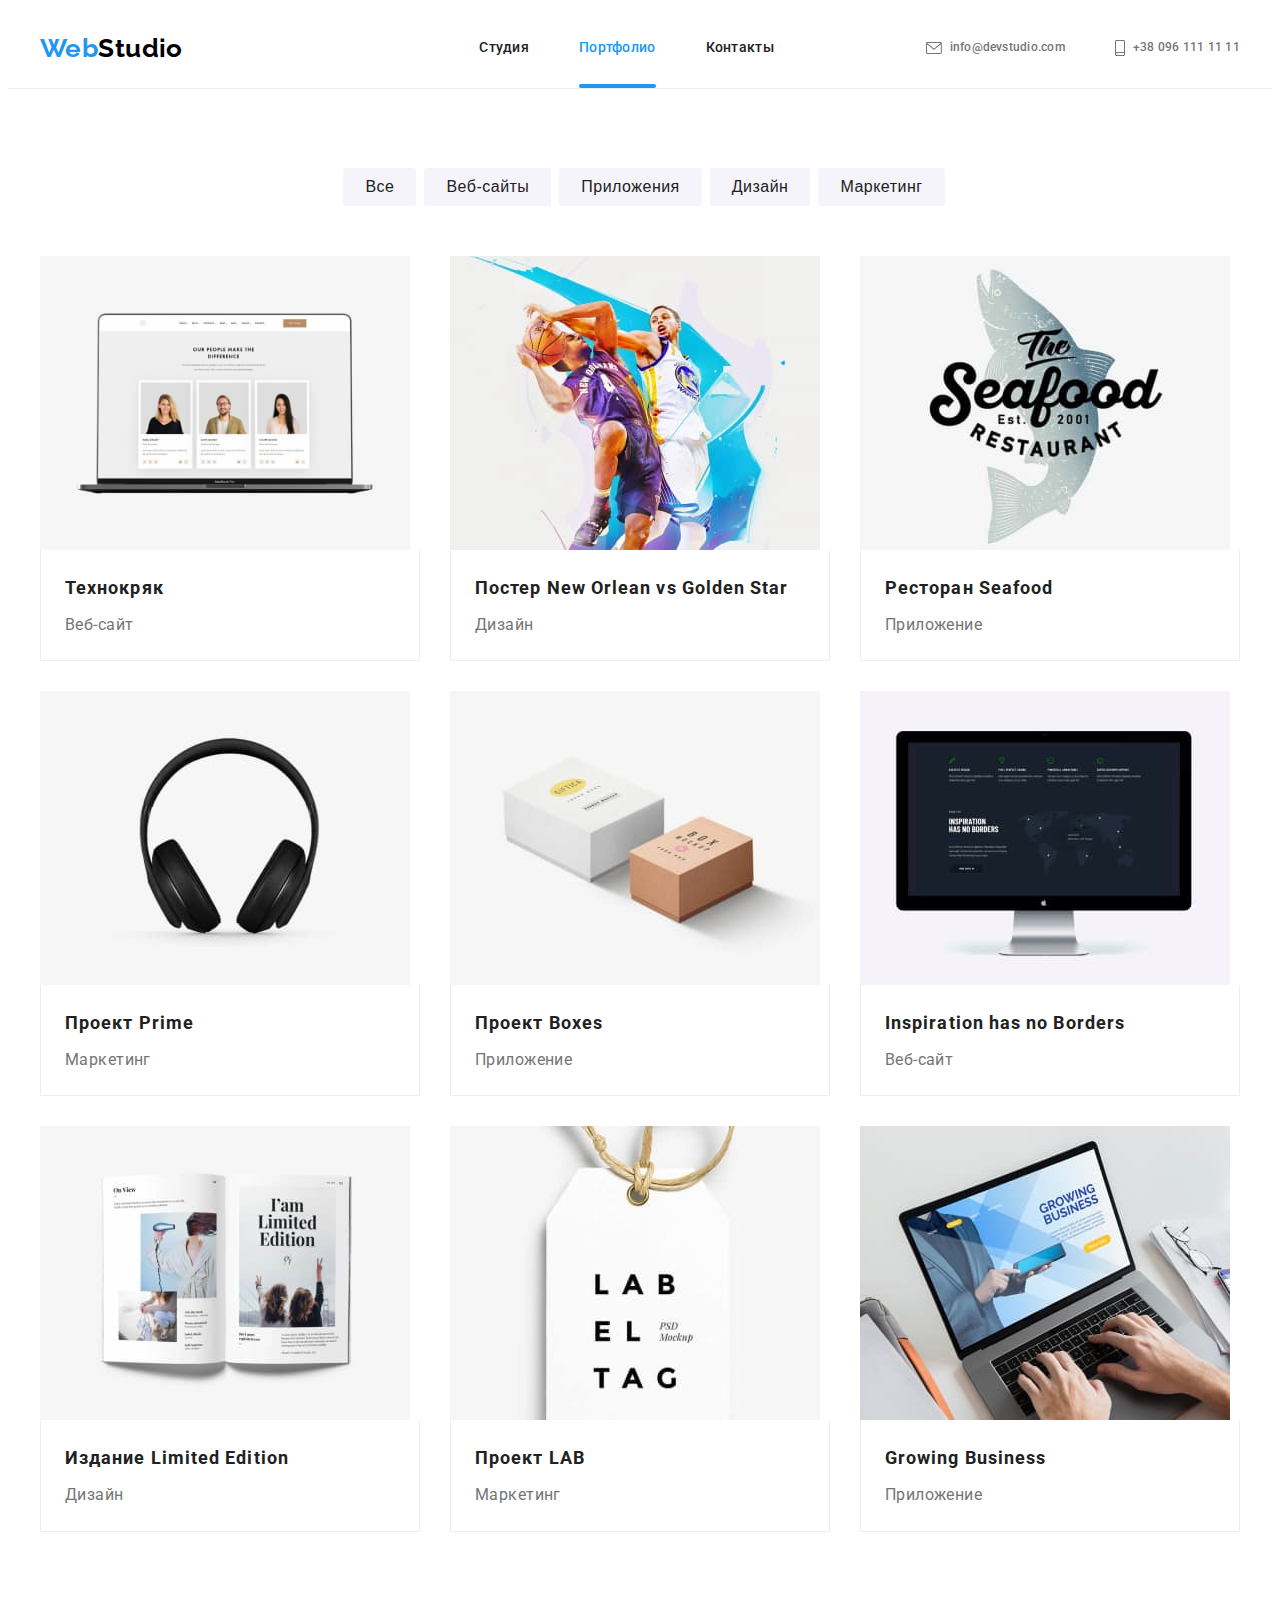
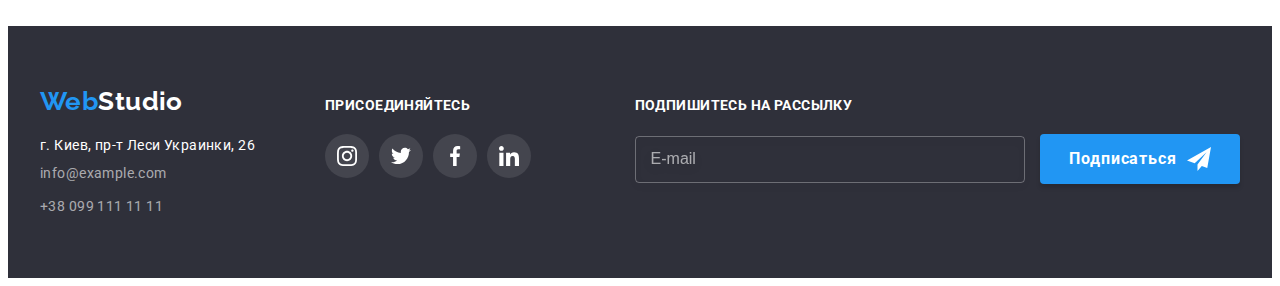
==== commit 0ec6d735: "Homework 8" ====
--- a/portfolio.html
+++ b/portfolio.html
@@ -8,17 +8,16 @@
 <meta name="viewport" content="width=device-width, initial-scale=1.0">
 <title>Portfolio</title>
 
-<link rel="stylesheet"
-href="https://cdnjs.cloudflare.com/ajax/libs/animate.css/4.1.1/animate.min.css" />
+<link rel="stylesheet" href="https://cdnjs.cloudflare.com/ajax/libs/animate.css/4.1.1/animate.min.css" />
 <link rel="preconnect" href="https://fonts.googleapis.com" />
 <link rel="preconnect" href="https://fonts.gstatic.com" crossorigin />
-<link href="https://fonts.googleapis.com/css2?family=Raleway:wght@700&family=Roboto:wght@400;500;700;900&display=swap"
-rel="stylesheet" />
+<link href="https://fonts.googleapis.com/css2?family=Raleway:wght@700&family=Roboto:wght@400;500;700;900&display=swap" rel="stylesheet" />
 <link rel="stylesheet" href="https://cdnjs.cloudflare.com/ajax/libs/modern-normalize/1.1.0/modern-normalize.min.css"
 integrity="sha512-wpPYUAdjBVSE4KJnH1VR1HeZfpl1ub8YT/NKx4PuQ5NmX2tKuGu6U/JRp5y+Y8XG2tV+wKQpNHVUX03MfMFn9Q=="
 crossorigin="anonymous" referrerpolicy="no-referrer" />
 
 <link rel="stylesheet" href="./css/main.min.css" />
+
 </head>
 <body>
 
@@ -63,57 +62,62 @@
         +38 096 111 11 11</a>
         </li>
         </ul>
+
+        <!-- Меню Бургер -->
+
+        
         <button type="button" class="menu-open">
-        <svg width="24" height="16">
-        <use href="./images/sprite.svg#icon-menu_btnpx"></use>
-        </svg>
+          <svg width="24" height="16">
+            <use href="./images/sprite.svg#icon-menu_btnpx"></use>
+          </svg>
         </button>
         </div>
-
+        
         <div class="menu-mob is-hidden">
-        <div class="menu-mob-container">
-        <button type="button" class="menu-close">
-        <svg width="18" height="18">
-        <use href="./images/sprite.svg#icon-btn-close"></use>
-        </svg>
-        </button>
-        
-        <ul class="menu-mob-list list">
-        <li class="menu-mob-item">
-        <a href="" class="menu-mob-link">Студия</a>
-        </li>
-        <li class="menu-mob-item">
-        <a href="" class="menu-mob-link">Портфолио</a>
-        </li>
-        <li class="menu-mob-item">
-        <a href="" class="menu-mob-link">Контакты</a>
-        </li>
-        </ul>
-        <div class="mob-menu-bottom">
-        <ul class="menu-contacts-list list">
-        <li class="menu-contacts-item">
-        <a href="" class="menu-contacts-link menu-contacts-tel-link">+38 096 111 11 11</a>
-        </li>
-        <li class="menu-contacts-item">
-        <a href="" class="menu-contacts-link">info@devstudio.com</a>
-        </li>
-        </ul>
-        <ul class="menu-social-list list">
-        <li class="menu-social-item">
-        <a href="" class="menu-social-link">Instagram</a>
-        </li>
-        <li class="menu-social-item">
-        <a href="" class="menu-social-link">Twitter</a>
-        </li>
-        <li class="menu-social-item">
-        <a href="" class="menu-social-link">Facebook</a>
-        </li>
-        <li class="menu-social-item">
-        <a href="" class="menu-social-link">LinkedIn</a>
-        </li>
-        </div>
-        </ul>
-        </div>
+          <div class="menu-mob-container">
+            <button type="button" class="menu-close">
+              <svg width="18" height="18">
+                <use href="./images/sprite.svg#icon-btn-close"></use>
+              </svg>
+            </button>
+        
+            <ul class="menu-mob-list list">
+              <li class="menu-mob-item">
+                <a href="./index.html" class="menu-mob-link">Студия</a>
+              </li>
+              <li class="menu-mob-item">
+                <a href="./portfolio.html" class="menu-mob-link">Портфолио</a>
+              </li>
+              <li class="menu-mob-item">
+                <a href="" class="menu-mob-link">Контакты</a>
+              </li>
+            </ul>
+        
+            <div class="mob-menu-bottom">
+              <ul class="menu-contacts-list list">
+                <li class="menu-contacts-item">
+                  <a href="" class="menu-contacts-link menu-contacts-tel-link">+38 096 111 11 11</a>
+                </li>
+                <li class="menu-contacts-item">
+                  <a href="" class="menu-contacts-link">info@devstudio.com</a>
+                </li>
+              </ul>
+              <ul class="menu-social-list list">
+                <li class="menu-social-item">
+                  <a href="" class="menu-social-link">Instagram</a>
+                </li>
+                <li class="menu-social-item">
+                  <a href="" class="menu-social-link">Twitter</a>
+                </li>
+                <li class="menu-social-item">
+                  <a href="" class="menu-social-link">Facebook</a>
+                </li>
+                <li class="menu-social-item">
+                  <a href="" class="menu-social-link">LinkedIn</a>
+                </li>
+            </div>
+            </ul>
+          </div>
         </div>
 </header> 
 
--- a/css/main.min.css
+++ b/css/main.min.css
@@ -1,2 +1,2 @@
-:root{--main-text: #212121;--main-text-color: #757575;--accent-color: #2196f3;--White-color: #ffffff;--logo-black: #000000;--background-color: #2f303a;--footer-contacts-link: #ffffff99;--projecs-list-gap: 30px;--time-animation: 250ms;--cubik-transform: cubic-bezier(0.4, 0, 0.2, 1)}body{background-color:var(--primary-bg-color);color:var(--main-text);font-family:'Roboto', sans-serif;font-size:14px;letter-spacing:0.03em}img{display:block;max-width:100%;height:auto}h1,h2,h3,h4,h5,h6,p{margin-top:0;margin-bottom:0}ul{margin-top:0;margin-bottom:0;margin-left:0}.list{list-style:none;padding:0}.link{text-decoration:none;color:#757575}.visually-hidden{position:absolute;width:1px;height:1px;margin:-1px;padding:0;overflow:hidden;border:0;clip:rect(0 0 0 0)}.container{padding-left:15px;padding-right:15px;margin-left:auto;margin-right:auto;width:100%}@media screen and (min-width: 480px){.container{width:480px;margin:0 auto}}@media screen and (min-width: 768px){.container{width:768px}}@media screen and (min-width: 1200px){.container{width:1200px}}.section{padding-top:94px;padding-bottom:94px}.text{font-weight:400;font-size:14px;line-height:1.7;letter-spacing:0.03em;color:var(--main-text-color)}.logo{display:block;padding-top:16px;padding-bottom:16px;margin-left:0 auto;margin-right:93px;color:var(--logo-black);text-decoration:none;font-family:Raleway, sans-serif;font-weight:700;font-size:26px;line-height:1.19}.logo span{color:var(--accent-color);font-family:Raleway;font-weight:700;font-size:26px;line-height:1.19;text-decoration:none}@media screen and (min-width: 768px){.logo{margin-right:88px}}@media screen and (min-width: 1200px){.logo{margin-right:93px;font-size:26px;line-height:1.19}}.menu-open,.menu-close{line-height:0;background-color:transparent;border:none;padding:10px 0}.menu-open:hover,.menu-open:focus,.menu-close:hover,.menu-close:focus{fill:var(--accent-color)}@media screen and (min-width: 767px){.menu-open{display:none}}.menu-close{position:absolute;right:25px;top:-37px}.menu-mob{position:fixed;top:0;width:100vw;height:100vh;padding-top:48px;padding-bottom:48px;padding-left:40px;background-color:#ffffff}.menu-mob-container{position:relative;height:100%;max-width:480px}.menu-mob-item:hover,.menu-mob-item:focus{fill:var(--accent-color)}.menu-mob-item:not(:last-child){margin-bottom:32px}.menu-mob-link{font-weight:500;font-size:40px;line-height:calc(47 / 40);text-align:center;letter-spacing:0.02em;color:#212121;text-decoration:none}.menu-mob-link:focus,.menu-mob-link:hover{color:var(--accent-color)}.menu-contacts-list{margin-bottom:64px}@media screen and (min-width: 1200px){.menu-contacts-list{flex-direction:row;align-items:center;padding:0}}.menu-contacts-item:not(:last-child){margin-bottom:32px}@media screen and (min-width: 1200px){.menu-contacts-item:not(:last-child){margin-right:30px}}.menu-contacts-link{font-weight:500;font-size:24px;line-height:calc(28 / 24);letter-spacing:0.02em;text-decoration:none;color:#757575}@media screen and (min-width: 1200px){.menu-contacts-link{padding:32px 0}}.menu-contacts-link:focus,.menu-contacts-link:hover{color:var(--accent-color)}.menu-contacts-tel-link{font-size:34px;line-height:calc(40 / 34)}.menu-social-list{display:flex}.menu-social-item:not(:last-child){margin-right:10px}.menu-social-item:not(:last-child) .menu-social-link{border-right:1px solid rgba(33,33,33,0.2);padding-right:10px}.menu-social-link{font-weight:500;font-size:18px;line-height:1.22px;letter-spacing:0.02em;text-decoration:none;color:#2196F3;border-right:1px solid rgba(33,33,33,0.2);padding-right:10px}.mob-menu-bottom{position:absolute;bottom:0}.menu-mob.is-hidden{opacity:0;pointer-events:none;visibility:hidden}@media screen and (min-width: 768px){.menu-mob{display:none}}.header{border-bottom:1px solid #ececec}@media screen and (min-width: 768px){.header{padding:0}}.header__align{display:flex;align-items:center;margin:auto;justify-content:space-between}.navigation{display:flex;align-items:center}@media screen and (min-width: 768px){.navigation{display:flex;align-items:center}}.nav{display:flex;align-items:center}.nav .nav__item:not(:last-child){margin-right:50px}@media screen and (max-width: 767px){.nav{display:none}}.nav__link{display:block;padding-top:32px;padding-bottom:32px;position:relative;color:#212121;text-decoration:none;font-weight:500;font-size:14px;line-height:1.14;letter-spacing:0.02em;transition-property:color, background-color;transition-duration:var(--time-animation);transition-timing-function:var(--time-animation)}.nav__link:hover,.nav__link:focus{color:var(--accent-color)}.nav__link--current::after{content:'';display:block;position:absolute;width:100%;height:4px;background-color:var(--accent-color);border-radius:2px;bottom:0;transition:opacity 250ms var(--cubik-transform)}.nav__link--current::after:hover::after{opacity:1}.nav__link--current{color:#2196F3}.contacts{display:flex;flex-direction:column;padding:14px 0}@media screen and (max-width: 767px){.contacts{display:none}}@media screen and (min-width: 1200px){.contacts{flex-direction:row;align-items:center;padding:0}}.contacts__item{margin-left:50px}.contacts__icon{margin-right:8px;fill:#757575;transition:fill 250ms cubic-bezier(0.4, 0, 0.2, 1)}.contacts__link:hover .contacts__icon,.contacts__link:focus .contacts__icon{fill:var(--accent-color)}.contacts__link{font-weight:500;font-size:14px;line-height:1.14;letter-spacing:0.02em;color:var(--main-text-color);padding:5px 0;display:flex;align-items:center;transition:color 250ms cubic-bezier(0.4, 0, 0.2, 1)}.contacts__link:hover,.contacts__link:focus{color:var(--accent-color)}@media screen and (min-width: 1200px){.contacts__link{padding:32px 0}}.backdrop{position:fixed;z-index:99;height:100vh;width:100vw;background-color:rgba(0,0,0,0.2);top:0;left:0;transition:opacity 250ms cubic-bezier(0.4, 0, 0.2, 1),visibility 250ms cubic-bezier(0.4, 0, 0.2, 1)}.backdrop.is-hidden{opacity:0;pointer-events:none;visibility:hidden}.is-hidden{opacity:0;visibility:hidden;pointer-events:none}.modal{position:absolute;display:flex;align-items:center;justify-content:center;max-width:450px;padding:40px;background-color:var(--White-color);box-shadow:0px 1px 3px rgba(0,0,0,0.12),0px 1px 1px rgba(0,0,0,0.14),0px 2px 1px rgba(0,0,0,0.2);border-radius:4px}@media screen and (min-width: 450px){.modal{left:50%;top:50%;transform:translate(-50%, -50%);min-width:450px}}@media screen and (min-width: 1200px){.modal{width:528px}}.btn-close{width:30px;height:30px;border:1px solid rgba(0,0,0,0.1);background-color:unset;cursor:pointer;border-radius:50%;position:absolute;right:8px;top:8px;display:flex;align-items:center;justify-content:center;transition:fill 250ms cubic-bezier(0.4, 0, 0.2, 1)}.btn-close:hover,.btn-close:focus{border-color:var(--accent-color);outline:none}.btn-close:hover .btn-close__icon,.btn-close:focus .btn-close__icon{fill:var(--accent-color)}.modal-form__title{font-family:'Roboto';font-weight:700;font-size:20px;line-height:1.5;text-align:center;color:#212121;margin-bottom:12px}@media screen and (min-width: 1200px){.modal-form__title{line-height:1.15;max-width:unset}}.modal-form__field{margin-bottom:15px;cursor:pointer}.modal-form__label{font-weight:400;font-size:12px;line-height:1.17;letter-spacing:0.01em;color:var(--main-text-color);margin-bottom:10px}.modal-form__wrap{display:block;position:relative;margin-top:4px}.modal-form__icon{position:absolute;left:12px;top:50%;transform:translateY(-50%);fill:#212121;transition:fill 250ms cubic-bezier(0.4, 0, 0.2, 1)}.modal-form__input{width:100%;height:40px;border:1px solid rgba(33,33,33,0.2);border-radius:4px;padding-left:42px;cursor:pointer;transition:border-color 250ms cubic-bezier(0.4, 0, 0.2, 1)}.modal-form__input:hover,.modal-form__input:focus{border-color:var(--accent-color);outline:none}.modal-form__input:hover+.modal-form__icon,.modal-form__input:focus+.modal-form__icon{fill:var(--accent-color)}.modal-form__comment{width:100%;height:120px;border:1px solid rgba(33,33,33,0.2);border-radius:4px;margin-top:4px;margin-bottom:20px;padding-left:16px;padding-top:12px;resize:none;cursor:pointer;transition:border-color 250ms cubic-bezier(0.4, 0, 0.2, 1)}.modal-form__comment::placeholder{font-weight:400;font-size:12px;line-height:1.16;letter-spacing:0.01em;color:rgba(117,117,117,0.5)}.modal-form__comment:hover,.modal-form__comment:focus{border-color:var(--accent-color);outline:none}.modal-form__check{display:flex;align-items:center;justify-content:center;margin-bottom:30px;cursor:pointer}.check-text-color{font-weight:400;font-size:12px;line-height:1.17;color:var(--accent-color)}@media screen and (min-width: 1200px){.check-text-color{font-size:14px}}.modal-form__icon-check{display:block;width:15px;height:15px;border:2px solid #000000;border-radius:2px;margin-right:8px;transition:border-color 250ms cubic-bezier(0.4, 0, 0.2, 1)}.checkbox:checked+.modal-form__check>.modal-form__icon-check{background:var(--accent-color);border:transparent}@media screen and (max-width: 320px){.modal-form__icon-check{width:20px}}.form-btn{font-weight:400;font-size:16px;height:50px;text-align:center;letter-spacing:0.06em;cursor:pointer;border:0;padding:10px 55px;color:var(--White-color);background:#188ce8;box-shadow:0px 4px 4px rgba(0,0,0,0.15);border-radius:4px;transition:border-color 250ms cubic-bezier(0.4, 0, 0.2, 1)}.form-btn{margin:0 auto;display:block}.hero{max-width:1600px;min-height:400px;margin:0 auto;margin-bottom:60px;text-align:center;padding-top:118px;padding-bottom:118px;background-image:linear-gradient(rgba(47,48,58,0.4), rgba(47,48,58,0.4)),url("../images/mobile/imghero.jpg");background-size:cover;background-position:center;background-repeat:no-repeat}@media (min-device-pixel-ratio: 2), (-webkit-min-device-pixel-ratio: 2), (min-resolution: 192dpi), (min-resolution: 2dppx){.hero{background-image:linear-gradient(rgba(47,48,58,0.4), rgba(47,48,58,0.4)),url("../images/mobile/imghero@2x.jpg")}}@media screen and (min-width: 768px){.hero{background-image:linear-gradient(rgba(47,48,58,0.4), rgba(47,48,58,0.4)),url("../images/tablet/imghero.jpg")}}@media screen and (min-width: 768px) and (min-device-pixel-ratio: 2), (-webkit-min-device-pixel-ratio: 2), (min-resolution: 192dpi), (min-resolution: 2dppx){.hero{background-image:linear-gradient(rgba(47,48,58,0.4), rgba(47,48,58,0.4)),url("../images/tablet/imghero@2x.jpg")}}@media screen and (min-width: 1200px){.hero{min-height:600px;padding-top:200px;padding-bottom:200px;background-image:linear-gradient(rgba(47,48,58,0.4), rgba(47,48,58,0.4)),url("../images/tablet/imghero.jpg")}}@media screen and (min-width: 1200px) and (min-device-pixel-ratio: 2), (-webkit-min-device-pixel-ratio: 2), (min-resolution: 192dpi), (min-resolution: 2dppx){.hero{background-image:linear-gradient(rgba(47,48,58,0.4), rgba(47,48,58,0.4)),url("../images/desktop/imghero@2x.jpg")}}.hero__box{margin:0 auto}@media screen and (min-width: 1200px){.hero__box{max-width:696px}}.hero__title{font-weight:900;font-size:26px;line-height:1.62;text-align:center;letter-spacing:0.06em;text-transform:uppercase;color:var(--White-color);max-width:360px;margin:0 auto 30px}@media screen and (min-width: 1200px){.hero__title{font-size:44px;line-height:1.36;max-width:696px}}@media screen and (min-width: 1200px){.benefits{padding-top:94px;padding-bottom:47px}}@media screen and (min-width: 768px){.benefits__list{display:flex;flex-wrap:wrap;margin-left:-30px;margin-top:-30px}}@media screen and (min-width: 768px){.benefits__item{flex-basis:calc((100% - 60px) / 2);margin-left:30px;margin-top:30px}}@media screen and (min-width: 1200px){.benefits__item{flex-basis:calc((100% - 120px) / 4)}}.benefits__item:not(:last-child){margin-bottom:30px}@media screen and (min-width: 768px){.benefits__item:not(:last-child){margin-bottom:0}}.benefits__feature{display:flex;align-items:center;justify-content:center;height:120px;background:#f5f4fa;border-radius:4px;border:transparent;margin-bottom:30px}.benefits__feature-icon{height:70px;width:70px}.benefits__heading{display:flex;align-items:center;justify-content:center;font-size:14px;font-weight:700;line-height:1.14;text-transform:uppercase;color:#212121;margin-bottom:10px}@media screen and (min-width: 768px){.benefits__heading{text-align:left}}.work{padding-top:47px;padding-bottom:94px}@media screen and (max-width: 1199px){.work{display:none}}.work__title{color:var(--main-text);font-weight:700;font-size:36px;line-height:1.17;text-align:center;margin-bottom:50px}.work__list{display:flex;flex-wrap:wrap;margin-left:-30px;margin-top:-30px}.work__item{flex-basis:calc((100% - 90px) / 3);margin-left:30px;margin-top:30px}.work__img{position:relative}.work__examples{font-family:'Roboto', sans-serif;display:flex;position:absolute;bottom:0;left:0;height:70px;width:100%;color:var(--White-color);background:rgba(47,48,58,0.8);font-weight:700;font-size:14px;line-height:1.14;justify-content:center;align-items:center;text-transform:uppercase}.team{max-width:100%;height:auto;background-color:#f5f4fa;margin-top:60px}.team__title{font-weight:700;font-size:28px;line-height:1.19px;color:var(--main-text);text-align:center;margin-bottom:30px}@media screen and (min-width: 768px){.team__list{display:flex;flex-wrap:wrap;margin-left:-30px;margin-top:-30px}}@media screen and (min-width: 768px){.team__item{flex-basis:calc((100% - 60px) / 2);margin-left:30px;margin-top:30px;background-color:var(--White-color);box-shadow:0px 1px 3px rgba(0,0,0,0.12),0px 1px 1px rgba(0,0,0,0.14),0px 2px 1px rgba(0,0,0,0.2);border-radius:0px 0px 4px 4px}.team__item:not(:last-child){margin-bottom:0px}}@media screen and (min-width: 1200px){.team__item{flex-basis:calc((100% - 120px) / 4)}}.team__data{padding-top:30px;padding-bottom:30px}.team__specialist{font-weight:500;font-size:16px;line-height:1.18;text-align:center;letter-spacing:0.03em;color:var(--main-text);margin-bottom:10px}.team__specialization{font-weight:400;font-size:16px;line-height:1.18;text-align:center;letter-spacing:0.03em;color:var(--main-text-color);margin-bottom:16px}.team__socials-list{display:flex;align-items:center;justify-content:center}.team__socials-item{width:44px;height:44px}.team__socials-item:not(:last-child){margin-right:10px}.team__socials-link{width:100%;height:100%;display:flex;align-items:center;justify-content:center;border-radius:50%;background-color:#ffffff;fill:#afb1b8;transition-property:color, background-color;transition-duration:var(--time-animation);transition-timing-function:var(--cubik-transform)}.team__socials-link:hover,.team__socials-link:focus{background:var(--accent-color)}.team__socials-link:hover .team__socials-icon,.team__socials-link:focus .team__socials-icon{fill:var(--White-color)}.clients__title{font-weight:700;font-size:36px;line-height:50px;color:var(--main-text);text-align:center;margin-bottom:50px}.clients__list{display:flex;flex-wrap:wrap;margin-top:-30px;margin-left:-30px}.clients__item{flex-basis:calc((100% - 60px) / 2);margin-top:30px;margin-left:30px}@media screen and (min-width: 768px){.clients__item{flex-basis:calc((100% - 90px) / 3)}}@media screen and (min-width: 1200px){.clients__item{flex-basis:calc((100% - 180px) / 6)}}.clients__link{display:flex;justify-content:center;align-items:center;width:170px;height:92px;border:1px solid #afb1b8;border-radius:4px;transition-property:color, background-color;transition-duration:var(--time-animation);transition-timing-function:var(--cubik-transform)}.clients__link:hover,.clients__link:focus{border:1px solid var(--accent-color)}.clients__icon{fill:#afb1b8;width:106px;height:60px;transition:fill 250ms cubic-bezier(0.4, 0, 0.2, 1)}.clients__link:hover .clients__icon,.clients__link:focus .clients__icon{fill:#2196f3}.footer-logo{color:var(--White-color);font-family:Raleway;font-weight:700;font-size:26px;line-height:1.19;text-decoration:none;margin-bottom:20px;display:block}.footer-logo span{color:var(--accent-color);font-family:Raleway;font-weight:700;font-size:26px;line-height:1.19;text-decoration:none}.footer{background-color:var(--background-color)}.footer-container{text-align:center;padding:60px 15px}@media screen and (min-width: 1200px){.footer-container{display:flex;align-items:baseline;text-align:left}}.footer-main-wrapper{margin-bottom:60px}@media screen and (min-width: 768px) and (max-width: 1199px){.footer-main-wrapper{display:flex;align-items:baseline;justify-content:space-between;padding-left:76px;padding-right:89px}}@media screen and (min-width: 1200px){.footer-main-wrapper{display:flex;align-items:baseline;margin-bottom:0}}.footer__address{margin-bottom:60px}@media screen and (min-width: 768px){.footer__address{margin-bottom:0}}@media screen and (min-width: 1200px){.footer__address{margin-right:70px}}.footer__address-list{font-style:normal}.footer__address-item:not(:last-child){margin-bottom:9px}.footer__link-address{color:var(--White-color)}.footer__link{text-decoration:none;color:rgba(255,255,255,0.6);font-size:14px;line-height:1.7;letter-spacing:0.03em}.footer__social-title{margin-bottom:20px;color:var(--White-color);font-weight:700;font-size:14px;line-height:1.14;letter-spacing:0.03em;text-transform:uppercase}.footer__social-list{display:flex;justify-content:center}.footer__social-item{margin-right:10px}.footer__social-link{background-color:rgba(255,255,255,0.1);width:44px;height:44px;border-radius:50%;display:flex;align-items:center;justify-content:center;transition-property:color, background-color;transition-duration:var(--time-animation);transition-timing-function:var(--cubik-transform)}.footer__social-link:hover,.footer__social-link:focus{background-color:var(--accent-color)}.footer__icon{fill:var(--White-color);width:20px;height:20px}.hero__button{font-weight:700;font-size:16px;height:50px;text-align:center;letter-spacing:0.06em;cursor:pointer;border:0;padding:10px 32px;color:var(--White-color);background-color:var(--accent-color);box-shadow:0px 4px 4px rgba(0,0,0,0.15);border-radius:4px}.subscribe__submit{min-width:200px;background-color:var(--accent-color);box-shadow:0px 4px 4px rgba(0,0,0,0.15);border-radius:4px;padding:10px 28px;font-family:'Roboto', sans-serif;font-weight:700;font-size:16px;line-height:1.88;text-align:center;letter-spacing:0.06em;color:#ffffff;cursor:pointer;display:inline-flex;justify-content:center;align-items:center;transition:background-color 250ms cubic-bezier(0.4, 0, 0.2, 1);border:none}.subscribe__submit:hover,.subscribe__submit:focus{background-color:#188ce8}@media screen and (min-width: 768px){.subscribe__submit{display:flex;margin:0 auto}}@media screen and (min-width: 1200px){.subscribe__submit{display:inline-flex}}.subscribe{margin-left:auto}.subscribe__label{font-weight:700;font-size:14px;line-height:1.14;letter-spacing:0.03em;text-transform:uppercase;color:var(--White-color)}.subscribe__form{margin-top:20px}.subscribe__input{width:100%;color:var(--primary-background-color);border:1px solid rgba(255,255,255,0.3);background-color:transparent;filter:drop-shadow(0px 4px 4px rgba(0,0,0,0.15));border-radius:4px;padding:15px;margin-bottom:20px}.subscribe__input::placeholder{font-weight:400;font-size:16px;line-height:1.25;color:rgba(255,255,255,0.6)}@media screen and (min-width: 768px){.subscribe__input{width:450px}}@media screen and (min-width: 1200px){.subscribe__input{width:358px;margin-right:12px;margin-bottom:0}}.subscribe__icon{margin-left:10px;fill:var(--White-color)}.main-portfolio{padding-top:94px;padding-bottom:94px}.button-portfolio{display:flex;margin-right:-8px;margin-top:-15px;margin-bottom:40px;flex-wrap:wrap}@media screen and (min-width: 768px){.button-portfolio{margin-bottom:0px;justify-content:center;margin-bottom:30px}}@media screen and (min-width: 1209px){.button-portfolio{margin-bottom:50px}}.button-portfolio__btn{font-weight:500;font-size:16px;line-height:1.6;text-align:center;letter-spacing:0.03em;border-radius:3px;cursor:pointer;border:0;padding:6px 22px;color:var(--main-text);background-color:#f5f4fa;transition-property:color;transition-duration:var(--time-animation);transition-timing-function:var(--cubik-transform)}.button-portfolio__btn:hover,.button-portfolio__btn:focus{color:var(--White-color);background-color:var(--accent-color);box-shadow:0px 3px 1px rgba(0,0,0,0.1),0px 1px 2px rgba(0,0,0,0.08),0px 2px 2px rgba(0,0,0,0.12)}.button-portfolio__indention:not(:last-child){margin-right:8px}.projects{display:flex;flex-wrap:wrap}@media screen and (min-width: 768px){.projects{display:flex;flex-wrap:wrap;margin-left:-30px;margin-top:-30px}}@media screen and (min-width: 1200px){.projects{display:flex;flex-wrap:wrap;margin-left:-30px;margin-top:-30px}}@media screen and (min-width: 768px){.projects__item{flex-basis:calc((100% - 60px) / 2);margin-left:30px;margin-top:30px;background:#ffffff}}@media screen and (min-width: 1200px){.projects__item{flex-basis:calc((100% - 90px) / 3);margin-left:30px;margin-top:30px;background:#ffffff}}.projects__item:not(:last-child){margin-bottom:30px}@media screen and (min-width: 768px){.projects__item:not(:last-child){margin-bottom:0px}}.projects__item-link{display:block;transition:box-shadow 250ms cubic-bezier(0.4, 0, 0.2, 1);display:flex;flex-direction:column;height:100%}.projects__item-link:hover,.projects__item-link:focus{box-shadow:0px 1px 1px rgba(0,0,0,0.12),1px 4px 6px rgba(0,0,0,0.16),0px 4px 4px rgba(0,0,0,0.06)}.projects__thumb{position:relative;overflow:hidden}.projects__thumb-text{position:absolute;background-color:rgba(33,150,243,0.9);font-family:'Roboto', sans-serif;font-weight:400;font-size:18px;line-height:1.56;padding:63px 24px;letter-spacing:0.03em;width:100%;height:100%;top:0;left:0;overflow:auto;color:#ffffff;transform:translateY(100%);transition:transform 250ms cubic-bezier(0.4, 0, 0.2, 1)}.projects__item-link:hover .projects__thumb-text,.projects__item-link:focus .projects__thumb-text{transform:translateY(0%)}.projects__heading{font-weight:700;font-size:18px;line-height:2;letter-spacing:0.06em;color:var(--main-text);margin-bottom:4px}.projects__direction{font-size:16px;line-height:1.9;color:var(--text-color)}.projects__card-content{padding:20px 24px;border:1px solid #eeeeee;border-top:0;flex-grow:1}
+:root{--main-text: #212121;--main-text-color: #757575;--accent-color: #2196f3;--white-color: #ffffff;--logo-black: #000000;--background-color: #2f303a;--footer-contacts-link: #ffffff99;--projecs-list-gap: 30px;--time-animation: 250ms;--cubik-transform: cubic-bezier(0.4, 0, 0.2, 1)}body{background-color:var(--primary-bg-color);color:var(--main-text);font-family:'Roboto', sans-serif;font-size:14px;letter-spacing:0.03em}img{display:block;max-width:100%;height:auto}h1,h2,h3,h4,h5,h6,p{margin-top:0;margin-bottom:0}ul{margin-top:0;margin-bottom:0;margin-left:0}.list{list-style:none;padding:0}.link{text-decoration:none;color:#757575}.visually-hidden{position:absolute;width:1px;height:1px;margin:-1px;padding:0;overflow:hidden;border:0;clip:rect(0 0 0 0)}.container{padding-left:15px;padding-right:15px;margin-left:auto;margin-right:auto;width:100%}@media screen and (min-width: 480px){.container{width:480px;margin:0 auto}}@media screen and (min-width: 768px){.container{width:768px}}@media screen and (min-width: 1200px){.container{width:1200px}}.section{padding-top:94px;padding-bottom:94px}.text{font-weight:400;font-size:14px;line-height:1.7;letter-spacing:0.03em;color:var(--main-text-color)}.logo{display:block;padding-top:16px;padding-bottom:16px;margin-left:0 auto;margin-right:93px;color:var(--logo-black);text-decoration:none;font-family:Raleway, sans-serif;font-weight:700;font-size:26px;line-height:1.19}.logo span{color:var(--accent-color);font-family:Raleway;font-weight:700;font-size:26px;line-height:1.19;text-decoration:none}@media screen and (min-width: 768px){.logo{margin-right:88px}}@media screen and (min-width: 1200px){.logo{margin-right:93px;font-size:26px;line-height:1.19}}.menu-open,.menu-close{line-height:0;background-color:transparent;border:none;padding:10px 0}.menu-open:hover,.menu-open:focus,.menu-close:hover,.menu-close:focus{fill:var(--accent-color)}@media screen and (min-width: 767px){.menu-open{display:none}}.menu-close{position:absolute;right:25px;top:-37px}.menu-mob{z-index:1;position:fixed;top:0;width:100vw;height:100vh;padding-top:48px;padding-bottom:48px;padding-left:40px;background-color:#ffffff}.menu-mob-container{height:100%;position:relative;display:flex;flex-direction:column}.menu-mob-item:hover,.menu-mob-item:focus{fill:var(--accent-color)}.menu-mob-item:not(:last-child){margin-bottom:32px}.menu-mob-link{font-weight:500;font-size:40px;line-height:calc(47 / 40);text-align:center;letter-spacing:0.02em;color:#212121;text-decoration:none}.menu-mob-link:focus,.menu-mob-link:hover{color:var(--accent-color)}.menu-contacts-list{margin-bottom:64px}@media screen and (min-width: 1200px){.menu-contacts-list{flex-direction:row;align-items:center;padding:0}}.menu-contacts-item:not(:last-child){margin-bottom:32px}@media screen and (min-width: 1200px){.menu-contacts-item:not(:last-child){margin-right:30px}}.menu-contacts-link{font-weight:500;font-size:24px;line-height:calc(28 / 24);letter-spacing:0.02em;text-decoration:none;color:#757575}@media screen and (min-width: 1200px){.menu-contacts-link{padding:32px 0}}.menu-contacts-link:focus,.menu-contacts-link:hover{color:var(--accent-color)}.menu-contacts-tel-link{font-size:34px;line-height:calc(40 / 34)}.menu-social-list{display:flex}.menu-social-item:not(:last-child){margin-right:10px}.menu-social-item:not(:last-child) .menu-social-link{border-right:1px solid rgba(33,33,33,0.2);padding-right:10px}.menu-social-link{font-weight:500;font-size:18px;line-height:1.22px;letter-spacing:0.02em;text-decoration:none;color:#2196F3;border-right:1px solid rgba(33,33,33,0.2);padding-right:10px}.mob-menu-bottom{margin-top:auto}.menu-mob.is-hidden{opacity:0;pointer-events:none;visibility:hidden}@media screen and (min-width: 768px){.menu-mob{display:none}}.header{border-bottom:1px solid #ececec}@media screen and (min-width: 768px){.header{padding:0}}.header__align{display:flex;align-items:center;margin:auto;justify-content:space-between}.navigation{display:flex;align-items:center}@media screen and (min-width: 768px){.navigation{display:flex;align-items:center}}.nav{display:flex;align-items:center}.nav .nav__item:not(:last-child){margin-right:50px}@media screen and (max-width: 767px){.nav{display:none}}.nav__link{display:block;padding-top:32px;padding-bottom:32px;position:relative;color:#212121;text-decoration:none;font-weight:500;font-size:14px;line-height:1.14;letter-spacing:0.02em;transition-property:color, background-color;transition-duration:var(--time-animation);transition-timing-function:var(--time-animation)}.nav__link:hover,.nav__link:focus{color:var(--accent-color)}.nav__link--current::after{content:'';display:block;position:absolute;width:100%;height:4px;background-color:var(--accent-color);border-radius:2px;bottom:0;transition:opacity 250ms var(--cubik-transform)}.nav__link--current::after:hover::after{opacity:1}.nav__link--current{color:#2196F3}.contacts{display:flex;flex-direction:column;padding:14px 0}@media screen and (max-width: 767px){.contacts{display:none}}@media screen and (min-width: 1200px){.contacts{flex-direction:row;align-items:center;padding:0}}.contacts__item{margin-left:50px}.contacts__icon{margin-right:8px;fill:#757575;transition:fill 250ms cubic-bezier(0.4, 0, 0.2, 1)}.contacts__link:hover .contacts__icon,.contacts__link:focus .contacts__icon{fill:var(--accent-color)}.contacts__link{font-weight:500;font-size:12px;line-height:1.14;letter-spacing:0.02em;color:var(--main-text-color);padding:5px 0;display:flex;align-items:center;transition:color 250ms cubic-bezier(0.4, 0, 0.2, 1)}.contacts__link:hover,.contacts__link:focus{color:var(--accent-color)}@media screen and (min-width: 1200px){.contacts__link{padding:32px 0}}.backdrop{width:100vw;height:100vh;position:fixed;background-color:rgba(0,0,0,0.2);top:0;left:0;z-index:100;transition:opacity 250ms cubic-bezier(0.4, 0, 0.2, 1),visibility 250ms cubic-bezier(0.4, 0, 0.2, 1)}.is-hidden{opacity:0;visibility:hidden;pointer-events:none}.modal{max-width:450px;border-radius:4px;background-color:var(--white-color);position:absolute;box-shadow:0px 1px 3px rgba(0,0,0,0.12),0px 1px 1px rgba(0,0,0,0.14),0px 2px 1px rgba(0,0,0,0.2);padding:40px}@media screen and (min-width: 450px){.modal{top:50%;left:50%;transform:translate(-50%, -50%);min-width:450px}}@media screen and (min-width: 1200px){.modal{min-width:528px}}.btn-close{width:30px;height:30px;border:1px solid rgba(0,0,0,0.1);background-color:transparent;border-radius:50%;cursor:pointer;position:absolute;top:8px;right:8px;padding:0;display:flex;justify-content:center;align-items:center}.btn-close__icon{transition:fill 250ms cubic-bezier(0.4, 0, 0.2, 1)}.btn-close__icon:hover,.btn-close__icon:focus{fill:var(--accent-color)}.modal-form__title{font-family:'Roboto';font-weight:700;font-size:20px;line-height:1.5;text-align:center;color:var(--title-color);margin-bottom:12px}@media screen and (min-width: 1200px){.modal-form__title{line-height:1.15;max-width:unset}}.modal-form__label{font-weight:400;font-size:12px;line-height:1.17;letter-spacing:0.01em;margin-bottom:10px;color:var(--text-color)}.modal-form__wrap{position:relative;display:block;margin-top:4px}.modal-form__input{width:100%;height:40px;border:1px solid rgba(33,33,33,0.2);padding-left:42px;border-radius:4px;transition:border-color 250ms cubic-bezier(0.4, 0, 0.2, 1)}.modal-form__input:focus{border-color:var(--accent-color);outline:none}.modal-form__icon{position:absolute;top:50%;left:12px;transform:translateY(-50%);fill:var(--main-text-color);transition:fill 250ms cubic-bezier(0.4, 0, 0.2, 1)}.form-input:focus+.modal-form__icon{fill:var(--accent-color)}.form-label-text{margin-bottom:20px;font-size:12px;line-height:1.17;letter-spacing:0.01em}.form-about{height:120px;width:100%;border:1px solid rgba(33,33,33,0.2);border-radius:4px;resize:none;padding:12px 16px;margin-top:4px;transition:border-color 250ms cubic-bezier(0.4, 0, 0.2, 1);margin-bottom:20px}.form-about:focus{border-color:var(--accent-color);outline:none}.form-about::placeholder{font-weight:400;font-size:12px;line-height:1.16;letter-spacing:0.01em;color:rgba(117,117,117,0.5)}.form-checkbox{display:flex;align-items:center;justify-content:center;margin-bottom:30px;cursor:pointer}.checkbox-custom-icon{display:block;width:16px;height:15px;border:2px solid #212121;border-radius:2px;margin-right:8px;transition:border-color 250ms cubic-bezier(0.4, 0, 0.2, 1),background-color 250ms cubic-bezier(0.4, 0, 0.2, 1)}.form-checkbox-input:focus+.checkbox-custom-icon{border-color:var(--accent-color)}.form-checkbox-input:checked+.checkbox-custom-icon{background-color:var(--accent-color);background-image:url(../images/sprite.svg#icon-check);background-repeat:no-repeat;background-position:50% 50%;border-color:var(--accent-color);border-radius:2px}@media screen and (max-width: 320px){.checkbox-custom-icon{width:20px}}.confirm{font-weight:400;font-size:12px;line-height:1.17;color:var(--text-color)}@media screen and (min-width: 1200px){.confirm{font-size:14px}}.modal-form-policy-link{color:var(--accent-color)}.form-button{font-family:'Roboto', sans-serif;cursor:pointer;display:block;font-weight:700;font-size:16px;line-height:1.87;border-radius:4px;padding:10px 55px;background-color:var(--accent-color);border:0;letter-spacing:0.06em;color:var(--white-color);margin:0 auto;box-shadow:0px 4px 4px rgba(0,0,0,0.15);transition:background-color 250ms cubic-bezier(0.4, 0, 0.2, 1),box-shadow 250ms cubic-bezier(0.4, 0, 0.2, 1)}.form-button:hover,.form-button:focus{background-color:#188ce8;box-shadow:0px 4px 4px rgba(0,0,0,0.15)}.hero{max-width:1600px;min-height:400px;margin:0 auto;margin-bottom:60px;text-align:center;padding-top:118px;padding-bottom:118px;background-image:linear-gradient(rgba(47,48,58,0.4), rgba(47,48,58,0.4)),url("../images/mobile/imghero.jpg");background-size:cover;background-position:center;background-repeat:no-repeat}@media (min-device-pixel-ratio: 2), (-webkit-min-device-pixel-ratio: 2), (min-resolution: 192dpi), (min-resolution: 2dppx){.hero{background-image:linear-gradient(rgba(47,48,58,0.4), rgba(47,48,58,0.4)),url("../images/mobile/imghero@2x.jpg")}}@media screen and (min-width: 768px){.hero{background-image:linear-gradient(rgba(47,48,58,0.4), rgba(47,48,58,0.4)),url("../images/tablet/imghero.jpg")}}@media screen and (min-width: 768px) and (min-device-pixel-ratio: 2), (-webkit-min-device-pixel-ratio: 2), (min-resolution: 192dpi), (min-resolution: 2dppx){.hero{background-image:linear-gradient(rgba(47,48,58,0.4), rgba(47,48,58,0.4)),url("../images/tablet/imghero@2x.jpg")}}@media screen and (min-width: 1200px){.hero{min-height:600px;padding-top:200px;padding-bottom:200px;background-image:linear-gradient(rgba(47,48,58,0.4), rgba(47,48,58,0.4)),url("../images/tablet/imghero.jpg")}}@media screen and (min-width: 1200px) and (min-device-pixel-ratio: 2), (-webkit-min-device-pixel-ratio: 2), (min-resolution: 192dpi), (min-resolution: 2dppx){.hero{background-image:linear-gradient(rgba(47,48,58,0.4), rgba(47,48,58,0.4)),url("../images/desktop/imghero@2x.jpg")}}.hero__box{margin:0 auto}@media screen and (min-width: 1200px){.hero__box{max-width:696px}}.hero__title{font-weight:900;font-size:26px;line-height:1.62;text-align:center;letter-spacing:0.06em;text-transform:uppercase;color:var(--white-color);max-width:360px;margin:0 auto 30px}@media screen and (min-width: 1200px){.hero__title{font-size:44px;line-height:1.36;max-width:696px}}@media screen and (min-width: 1200px){.benefits{padding-top:94px;padding-bottom:47px}}@media screen and (min-width: 768px){.benefits__list{display:flex;flex-wrap:wrap;margin-left:-30px;margin-top:-30px}}@media screen and (min-width: 768px){.benefits__item{flex-basis:calc((100% - 60px) / 2);margin-left:30px;margin-top:30px}}@media screen and (min-width: 1200px){.benefits__item{flex-basis:calc((100% - 120px) / 4)}}.benefits__item:not(:last-child){margin-bottom:30px}@media screen and (min-width: 768px){.benefits__item:not(:last-child){margin-bottom:0}}.benefits__feature{display:flex;align-items:center;justify-content:center;height:120px;background:#f5f4fa;border-radius:4px;border:transparent;margin-bottom:30px}.benefits__feature-icon{height:70px;width:70px}.benefits__heading{display:flex;align-items:center;font-size:14px;font-weight:700;line-height:1.14;text-transform:uppercase;color:#212121;margin-bottom:10px}@media screen and (min-width: 768px){.benefits__heading{text-align:left}}.work{padding-top:47px;padding-bottom:94px}@media screen and (max-width: 1199px){.work{display:none}}.work__title{color:var(--main-text);font-weight:700;font-size:36px;line-height:1.17;text-align:center;margin-bottom:50px}.work__list{display:flex;flex-wrap:wrap;margin-left:-30px;margin-top:-30px}.work__item{flex-basis:calc((100% - 90px) / 3);margin-left:30px;margin-top:30px}.work__img{position:relative}.work__examples{font-family:'Roboto', sans-serif;display:flex;position:absolute;bottom:0;left:0;height:70px;width:100%;color:var(--White-color);background:rgba(47,48,58,0.8);font-weight:700;font-size:14px;line-height:1.14;justify-content:center;align-items:center;text-transform:uppercase}.team{background-color:#f5f4fa}.team__title{font-weight:500;font-size:16px;line-height:1.19px;color:var(--main-text);text-align:center;margin-bottom:30px}@media screen and (min-width: 768px){.team__list{display:flex;flex-wrap:wrap;margin-left:-30px;margin-top:-30px}}.team__item{background-color:var(--primary-background-color);box-shadow:0px 1px 3px rgba(0,0,0,0.12),0px 1px 1px rgba(0,0,0,0.14),0px 2px 1px rgba(0,0,0,0.2);border-radius:0px 0px 4px 4px}.team__item:not(:last-child){margin-bottom:30px}.team__data{padding:30px 32px}.team__specialist{font-weight:500;font-size:16px;line-height:1.19;text-align:center;color:var(--main-text);margin-bottom:10px}.team__specialization{font-size:16px;line-height:1.19;text-align:center;margin-bottom:16px;color:#757575}.team__socials-list{display:flex;align-items:center;justify-content:center}.team__socials-item:not(:last-child){margin-right:10px}.team__socials-link{width:44px;height:44px;border-radius:50%;background-color:var(--primary-background-color);display:flex;align-items:center;justify-content:center;transition:background-color 250ms cubic-bezier(0.4, 0, 0.2, 1)}.team__socials-link:hover,.team__socials-link:focus{background-color:var(--accent-color)}.team__socials-icon{width:20px;height:20px;fill:#AFB1B8;transition:fill 250ms cubic-bezier(0.4, 0, 0.2, 1)}.team__social-link:hover .team__socials-icon,.team__social-link:focus .team__socials-icon{fill:var(--primary-background-color)}@media screen and (min-width: 768px){.team__list{display:flex;flex-wrap:wrap;margin-left:-30px;margin-top:-30px}}@media screen and (min-width: 768px){.team__item{flex-basis:calc((100% - 60px) / 2);margin-left:30px;margin-top:30px}.team__item:not(:last-child){margin-bottom:0px}}@media screen and (min-width: 1200px){.team__item{flex-basis:calc((100% - 120px) / 4)}}.clients__title{font-weight:700;font-size:36px;line-height:50px;color:var(--main-text);text-align:center;margin-bottom:50px}.clients__list{display:flex;flex-wrap:wrap;margin-top:-30px;margin-left:-30px}.clients__item{flex-basis:calc((100% - 60px) / 2);margin-top:30px;margin-left:30px}@media screen and (min-width: 768px){.clients__item{flex-basis:calc((100% - 90px) / 3)}}@media screen and (min-width: 1200px){.clients__item{flex-basis:calc((100% - 180px) / 6)}}.clients__link{display:flex;justify-content:center;align-items:center;padding:15px 0;border:1px solid #afb1b8;border-radius:4px;transition:border-color 250ms cubic-bezier(0.4, 0, 0.2, 1)}.clients__link:hover,.clients__link:focus{border:1px solid var(--accent-color)}.clients__icon{fill:#afb1b8;width:106px;height:60px;transition:fill 250ms cubic-bezier(0.4, 0, 0.2, 1)}.clients__link:hover .clients__icon,.clients__link:focus .clients__icon{fill:#2196f3}.footer-logo{color:var(--white-color);font-family:Raleway;font-weight:700;font-size:26px;line-height:1.19;text-decoration:none;margin-bottom:20px;display:block}.footer-logo span{color:var(--accent-color);font-family:Raleway;font-weight:700;font-size:26px;line-height:1.19;text-decoration:none}.footer{background-color:var(--background-color)}.footer-container{text-align:center;padding:60px 15px}@media screen and (min-width: 1200px){.footer-container{display:flex;align-items:baseline;text-align:left}}.footer-main-wrapper{margin-bottom:60px}@media screen and (min-width: 768px) and (max-width: 1199px){.footer-main-wrapper{display:flex;align-items:baseline;justify-content:space-between;padding-left:76px;padding-right:89px}}@media screen and (min-width: 1200px){.footer-main-wrapper{display:flex;align-items:baseline;margin-bottom:0}}.footer__address{margin-bottom:60px}@media screen and (min-width: 768px){.footer__address{margin-bottom:0}}@media screen and (min-width: 1200px){.footer__address{margin-right:70px}}.footer__address-list{font-style:normal}.footer__address-item:not(:last-child){margin-bottom:9px}.footer__link-address{color:var(--white-color)}.footer__link{text-decoration:none;color:rgba(255,255,255,0.6);font-size:14px;line-height:1.7;letter-spacing:0.03em}.footer__social-title{margin-bottom:20px;color:var(--white-color);font-weight:700;font-size:14px;line-height:1.14;letter-spacing:0.03em;text-transform:uppercase}.footer__social-list{display:flex;justify-content:center}.footer__social-item{margin-right:10px}.footer__social-link{background-color:rgba(255,255,255,0.1);width:44px;height:44px;border-radius:50%;display:flex;align-items:center;justify-content:center;transition-property:color, background-color;transition-duration:var(--time-animation);transition-timing-function:var(--cubik-transform)}.footer__social-link:hover,.footer__social-link:focus{background-color:var(--accent-color)}.footer__icon{fill:var(--white-color);width:20px;height:20px}.hero__button{font-weight:700;font-size:16px;height:50px;text-align:center;letter-spacing:0.06em;cursor:pointer;border:0;padding:10px 32px;color:var(--white-color);background-color:var(--accent-color);box-shadow:0px 4px 4px rgba(0,0,0,0.15);border-radius:4px}.subscribe__submit{min-width:200px;background-color:var(--accent-color);box-shadow:0px 4px 4px rgba(0,0,0,0.15);border-radius:4px;padding:10px 28px;font-family:'Roboto', sans-serif;font-weight:700;font-size:16px;line-height:1.88;text-align:center;letter-spacing:0.06em;color:#ffffff;cursor:pointer;display:inline-flex;justify-content:center;align-items:center;transition:background-color 250ms cubic-bezier(0.4, 0, 0.2, 1);border:none}.subscribe__submit:hover,.subscribe__submit:focus{background-color:#188ce8}@media screen and (min-width: 768px){.subscribe__submit{display:flex;margin:0 auto}}@media screen and (min-width: 1200px){.subscribe__submit{display:inline-flex}}.subscribe{margin-left:auto}.subscribe__label{font-weight:700;font-size:14px;line-height:1.14;letter-spacing:0.03em;text-transform:uppercase;color:var(--white-color)}.subscribe__form{margin-top:20px}.subscribe__input{width:100%;color:var(--primary-background-color);border:1px solid rgba(255,255,255,0.3);background-color:transparent;filter:drop-shadow(0px 4px 4px rgba(0,0,0,0.15));border-radius:4px;padding:15px;margin-bottom:20px}.subscribe__input::placeholder{font-weight:400;font-size:16px;line-height:1.25;color:rgba(255,255,255,0.6)}@media screen and (min-width: 768px){.subscribe__input{width:450px}}@media screen and (min-width: 1200px){.subscribe__input{width:358px;margin-right:12px;margin-bottom:0}}.subscribe__icon{margin-left:10px;fill:var(--white-color)}.main-portfolio{padding-top:94px;padding-bottom:94px}.button-portfolio{display:flex;margin-right:-8px;margin-top:-15px;margin-bottom:40px;flex-wrap:wrap}@media screen and (min-width: 768px){.button-portfolio{margin-bottom:0px;justify-content:center;margin-bottom:30px}}@media screen and (min-width: 1209px){.button-portfolio{margin-bottom:50px}}.button-portfolio__btn{font-weight:500;font-size:16px;line-height:1.6;text-align:center;letter-spacing:0.03em;border-radius:3px;cursor:pointer;border:0;padding:6px 22px;color:var(--main-text);background-color:#f5f4fa;transition-property:color;transition-duration:var(--time-animation);transition-timing-function:var(--cubik-transform)}.button-portfolio__btn:hover,.button-portfolio__btn:focus{color:var(--white-color);background-color:var(--accent-color);box-shadow:0px 3px 1px rgba(0,0,0,0.1),0px 1px 2px rgba(0,0,0,0.08),0px 2px 2px rgba(0,0,0,0.12)}.button-portfolio__indention:not(:last-child){margin-right:8px}.projects{display:flex;flex-wrap:wrap}@media screen and (min-width: 768px){.projects{display:flex;flex-wrap:wrap;margin-left:-30px;margin-top:-30px}}@media screen and (min-width: 1200px){.projects{display:flex;flex-wrap:wrap;margin-left:-30px;margin-top:-30px}}@media screen and (min-width: 768px){.projects__item{flex-basis:calc((100% - 60px) / 2);margin-left:30px;margin-top:30px;background:#ffffff}}@media screen and (min-width: 1200px){.projects__item{flex-basis:calc((100% - 90px) / 3);margin-left:30px;margin-top:30px;background:#ffffff}}.projects__item:not(:last-child){margin-bottom:30px}@media screen and (min-width: 768px){.projects__item:not(:last-child){margin-bottom:0px}}.projects__item-link{display:block;transition:box-shadow 250ms cubic-bezier(0.4, 0, 0.2, 1);display:flex;flex-direction:column;height:100%}.projects__item-link:hover,.projects__item-link:focus{box-shadow:0px 1px 1px rgba(0,0,0,0.12),1px 4px 6px rgba(0,0,0,0.16),0px 4px 4px rgba(0,0,0,0.06)}.projects__thumb{position:relative;overflow:hidden}.projects__thumb-text{position:absolute;background-color:rgba(33,150,243,0.9);font-family:'Roboto', sans-serif;font-weight:400;font-size:18px;line-height:1.56;padding:63px 24px;letter-spacing:0.03em;width:100%;height:100%;top:0;left:0;overflow:auto;color:#ffffff;transform:translateY(100%);transition:transform 250ms cubic-bezier(0.4, 0, 0.2, 1)}.projects__item-link:hover .projects__thumb-text,.projects__item-link:focus .projects__thumb-text{transform:translateY(0%)}.projects__heading{font-weight:700;font-size:18px;line-height:2;letter-spacing:0.06em;color:var(--main-text);margin-bottom:4px}.projects__direction{font-size:16px;line-height:1.9;color:var(--text-color)}.projects__card-content{padding:20px 24px;border:1px solid #eeeeee;border-top:0;flex-grow:1}
 /*# sourceMappingURL=main.min.css.map */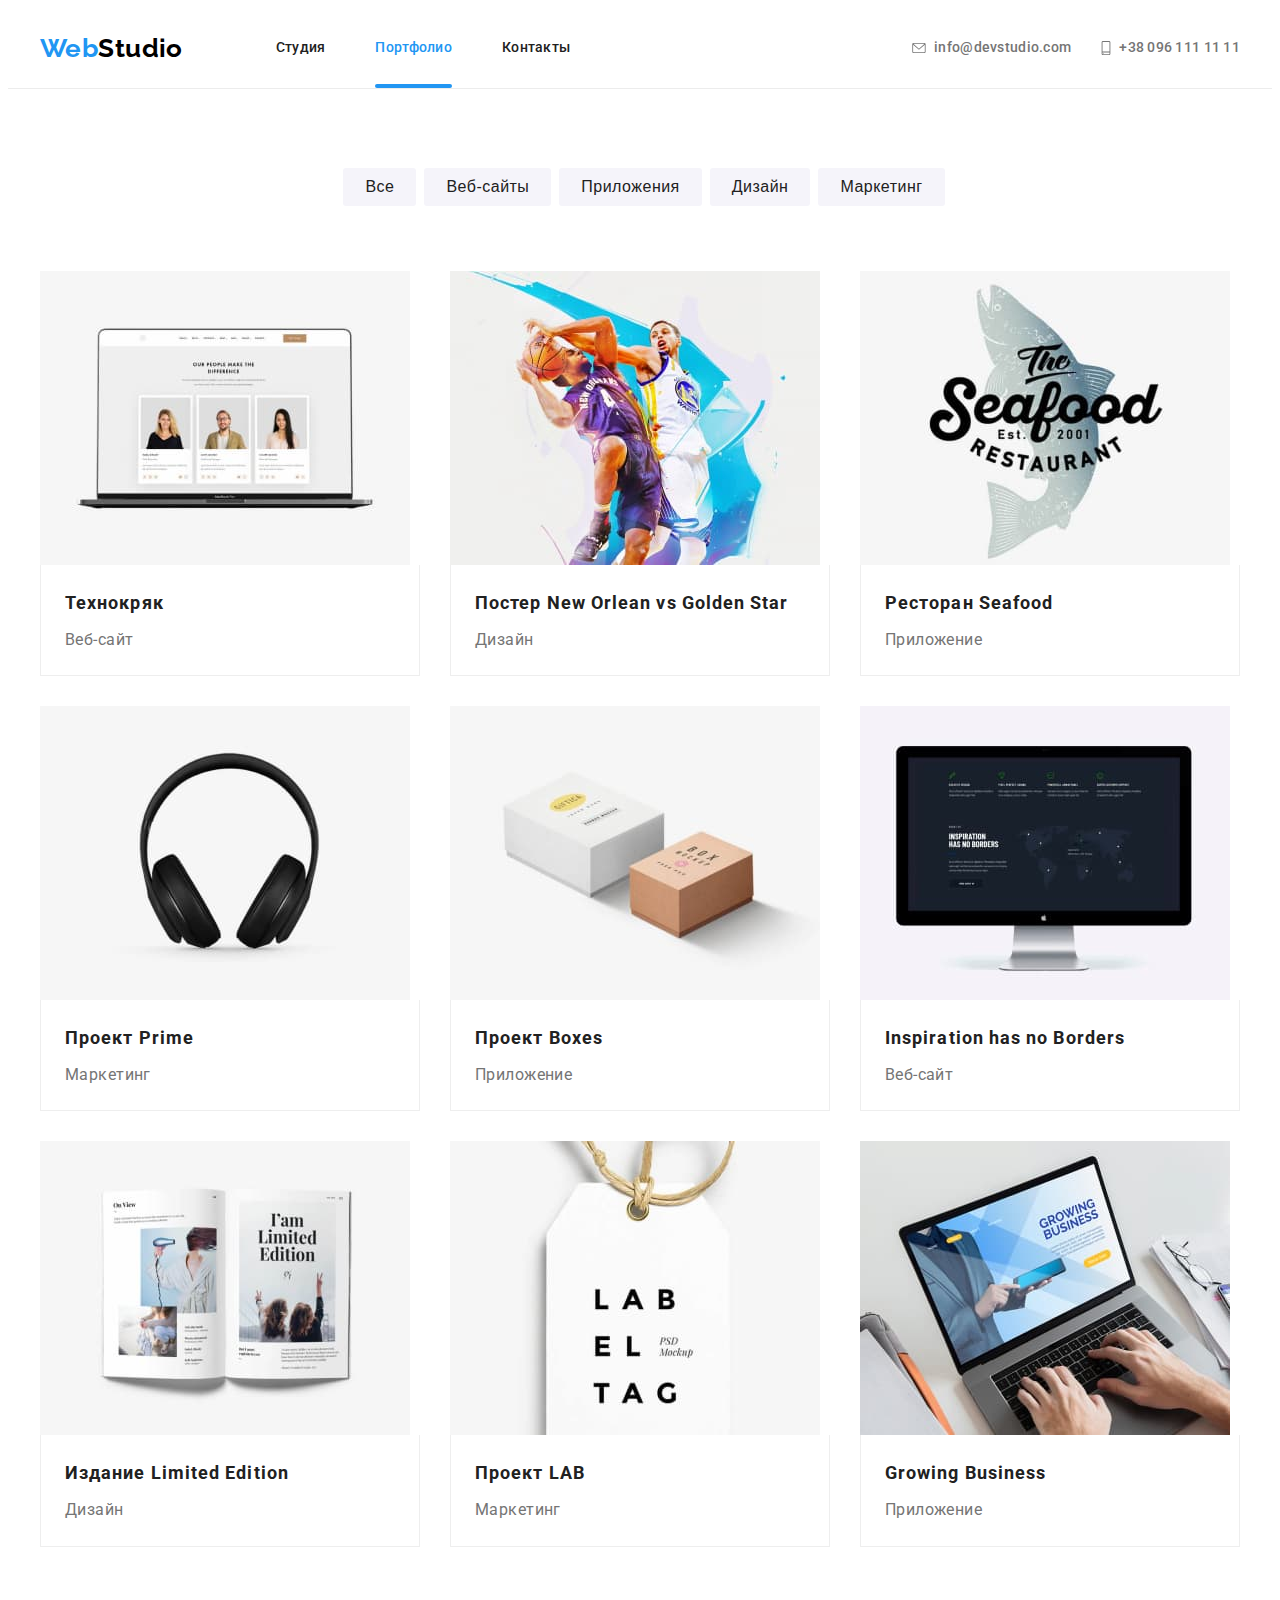
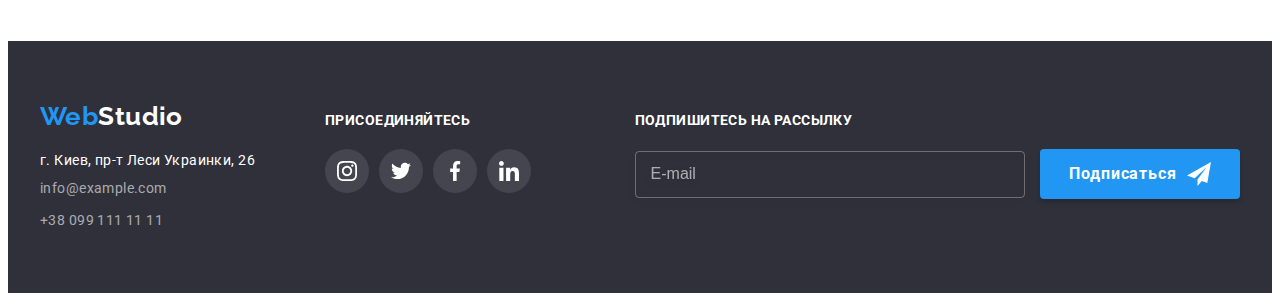
==== commit bec6c934: "Homework 8" ====
--- a/portfolio.html
+++ b/portfolio.html
@@ -20,106 +20,105 @@
 
 </head>
 <body>
-
-        <header class="header">
-        <div class="container header__align">
-        
-        <!-- Logo header -->
-        
+<header class="header">
+        <div class="container header__align">  
+
+<!-- Logo header -->
+                
+        <nav class="navigation">
+                
+
         <a class="logo link" lang="en" href=""><span>Web</span>Studio</a>
-        
-        <nav class="navigation"></nav>
-        
-        <ul class="nav list">
+
+        <ul class="nav list"> 
         <li class="nav__item">
         <a class="nav__link" href="./index.html">Студия</a>
         </li>
         <li class="nav__item">
-        <a class="nav__link nav__link--current" href="./portfolio.html">Портфолио</a>
-        </li>
+        <a class="nav__link nav__link--current" href="./portfolio.html">Портфолио</a></li>
         <li class="nav__item">
         <a class="nav__link" href="">Контакты</a>
-        </li>
-        </ul>
-        
-        
-        <ul class="contacts list">
-        
-        <li class="contacts__item">
+        </li> 
+        </ul>
+        </nav>
+
+        <ul class="contacts list"> 
+
+        <li class="contacts__item">  
         <a class="contacts__link link" href="mailto:info@devstudio.com">
-        <svg class="contacts__icon" width="16" height="12">
+        <svg class="contacts__icon" width="14" height="10">
         <use href="./images/sprite.svg#icon-envelope"></use>
         </svg>
         info@devstudio.com</a>
-        </li>
-        
-        
+        </li>  
+
         <li class="contacts__item">
         <a class="contacts__link link" href="tel:+380961111111">
-        <svg class="contacts__icon" width="10" height="16">
+        <svg class="contacts__icon" width="10" height="14">
         <use href="./images/sprite.svg#icon-smartphone"></use>
         </svg>
         +38 096 111 11 11</a>
         </li>
         </ul>
 
+        <button type="button" class="menu-open">
+        <svg width="24" height="16">
+        <use href="./images/sprite.svg#icon-menu_btnpx"></use>
+        </svg>
+        </button>
+        
+        </div>
+
+
         <!-- Меню Бургер -->
 
-        
-        <button type="button" class="menu-open">
-          <svg width="24" height="16">
-            <use href="./images/sprite.svg#icon-menu_btnpx"></use>
-          </svg>
+        <div class="menu-mob is-hidden">
+        <div class="menu-mob-container">
+        <button type="button" class="menu-close">
+        <svg width="18" height="18">
+        <use href="./images/sprite.svg#icon-btn-close"></use>
+        </svg>
         </button>
-        </div>
-        
-        <div class="menu-mob is-hidden">
-          <div class="menu-mob-container">
-            <button type="button" class="menu-close">
-              <svg width="18" height="18">
-                <use href="./images/sprite.svg#icon-btn-close"></use>
-              </svg>
-            </button>
-        
-            <ul class="menu-mob-list list">
-              <li class="menu-mob-item">
-                <a href="./index.html" class="menu-mob-link">Студия</a>
-              </li>
-              <li class="menu-mob-item">
-                <a href="./portfolio.html" class="menu-mob-link">Портфолио</a>
-              </li>
-              <li class="menu-mob-item">
-                <a href="" class="menu-mob-link">Контакты</a>
-              </li>
-            </ul>
-        
-            <div class="mob-menu-bottom">
-              <ul class="menu-contacts-list list">
-                <li class="menu-contacts-item">
-                  <a href="" class="menu-contacts-link menu-contacts-tel-link">+38 096 111 11 11</a>
-                </li>
-                <li class="menu-contacts-item">
-                  <a href="" class="menu-contacts-link">info@devstudio.com</a>
-                </li>
-              </ul>
-              <ul class="menu-social-list list">
-                <li class="menu-social-item">
-                  <a href="" class="menu-social-link">Instagram</a>
-                </li>
-                <li class="menu-social-item">
-                  <a href="" class="menu-social-link">Twitter</a>
-                </li>
-                <li class="menu-social-item">
-                  <a href="" class="menu-social-link">Facebook</a>
-                </li>
-                <li class="menu-social-item">
-                  <a href="" class="menu-social-link">LinkedIn</a>
-                </li>
-            </div>
-            </ul>
-          </div>
-        </div>
-</header> 
+
+        <ul class="menu-mob-list list">
+        <li class="menu-mob-item">
+        <a href="./index.html" class="menu-mob-link">Студия</a>
+        </li>
+        <li class="menu-mob-item">
+        <a href="./portfolio.html" class="menu-mob-link">Портфолио</a>
+        </li>
+        <li class="menu-mob-item">
+        <a href="" class="menu-mob-link">Контакты</a>
+        </li>
+        </ul>
+
+        <div class="mob-menu-bottom">
+        <ul class="menu-contacts-list list">
+        <li class="menu-contacts-item">
+        <a href="" class="menu-contacts-link menu-contacts-tel-link">+38 096 111 11 11</a>
+        </li>
+        <li class="menu-contacts-item">
+        <a href="" class="menu-contacts-link">info@devstudio.com</a>
+        </li>
+        </ul>
+        <ul class="menu-social-list list">
+        <li class="menu-social-item">
+        <a href="" class="menu-social-link">Instagram</a>
+        </li>
+        <li class="menu-social-item">
+        <a href="" class="menu-social-link">Twitter</a>
+        </li>
+        <li class="menu-social-item">
+        <a href="" class="menu-social-link">Facebook</a>
+        </li>
+        <li class="menu-social-item">
+        <a href="" class="menu-social-link">LinkedIn</a>
+        </li>
+        </div>
+        </ul>
+        </div>
+        </div>
+        </header>
 
 
 <!--Фильтр, навигация сайта-->
--- a/css/main.min.css
+++ b/css/main.min.css
@@ -1,2 +1,2 @@
-:root{--main-text: #212121;--main-text-color: #757575;--accent-color: #2196f3;--white-color: #ffffff;--logo-black: #000000;--background-color: #2f303a;--footer-contacts-link: #ffffff99;--projecs-list-gap: 30px;--time-animation: 250ms;--cubik-transform: cubic-bezier(0.4, 0, 0.2, 1)}body{background-color:var(--primary-bg-color);color:var(--main-text);font-family:'Roboto', sans-serif;font-size:14px;letter-spacing:0.03em}img{display:block;max-width:100%;height:auto}h1,h2,h3,h4,h5,h6,p{margin-top:0;margin-bottom:0}ul{margin-top:0;margin-bottom:0;margin-left:0}.list{list-style:none;padding:0}.link{text-decoration:none;color:#757575}.visually-hidden{position:absolute;width:1px;height:1px;margin:-1px;padding:0;overflow:hidden;border:0;clip:rect(0 0 0 0)}.container{padding-left:15px;padding-right:15px;margin-left:auto;margin-right:auto;width:100%}@media screen and (min-width: 480px){.container{width:480px;margin:0 auto}}@media screen and (min-width: 768px){.container{width:768px}}@media screen and (min-width: 1200px){.container{width:1200px}}.section{padding-top:94px;padding-bottom:94px}.text{font-weight:400;font-size:14px;line-height:1.7;letter-spacing:0.03em;color:var(--main-text-color)}.logo{display:block;padding-top:16px;padding-bottom:16px;margin-left:0 auto;margin-right:93px;color:var(--logo-black);text-decoration:none;font-family:Raleway, sans-serif;font-weight:700;font-size:26px;line-height:1.19}.logo span{color:var(--accent-color);font-family:Raleway;font-weight:700;font-size:26px;line-height:1.19;text-decoration:none}@media screen and (min-width: 768px){.logo{margin-right:88px}}@media screen and (min-width: 1200px){.logo{margin-right:93px;font-size:26px;line-height:1.19}}.menu-open,.menu-close{line-height:0;background-color:transparent;border:none;padding:10px 0}.menu-open:hover,.menu-open:focus,.menu-close:hover,.menu-close:focus{fill:var(--accent-color)}@media screen and (min-width: 767px){.menu-open{display:none}}.menu-close{position:absolute;right:25px;top:-37px}.menu-mob{z-index:1;position:fixed;top:0;width:100vw;height:100vh;padding-top:48px;padding-bottom:48px;padding-left:40px;background-color:#ffffff}.menu-mob-container{height:100%;position:relative;display:flex;flex-direction:column}.menu-mob-item:hover,.menu-mob-item:focus{fill:var(--accent-color)}.menu-mob-item:not(:last-child){margin-bottom:32px}.menu-mob-link{font-weight:500;font-size:40px;line-height:calc(47 / 40);text-align:center;letter-spacing:0.02em;color:#212121;text-decoration:none}.menu-mob-link:focus,.menu-mob-link:hover{color:var(--accent-color)}.menu-contacts-list{margin-bottom:64px}@media screen and (min-width: 1200px){.menu-contacts-list{flex-direction:row;align-items:center;padding:0}}.menu-contacts-item:not(:last-child){margin-bottom:32px}@media screen and (min-width: 1200px){.menu-contacts-item:not(:last-child){margin-right:30px}}.menu-contacts-link{font-weight:500;font-size:24px;line-height:calc(28 / 24);letter-spacing:0.02em;text-decoration:none;color:#757575}@media screen and (min-width: 1200px){.menu-contacts-link{padding:32px 0}}.menu-contacts-link:focus,.menu-contacts-link:hover{color:var(--accent-color)}.menu-contacts-tel-link{font-size:34px;line-height:calc(40 / 34)}.menu-social-list{display:flex}.menu-social-item:not(:last-child){margin-right:10px}.menu-social-item:not(:last-child) .menu-social-link{border-right:1px solid rgba(33,33,33,0.2);padding-right:10px}.menu-social-link{font-weight:500;font-size:18px;line-height:1.22px;letter-spacing:0.02em;text-decoration:none;color:#2196F3;border-right:1px solid rgba(33,33,33,0.2);padding-right:10px}.mob-menu-bottom{margin-top:auto}.menu-mob.is-hidden{opacity:0;pointer-events:none;visibility:hidden}@media screen and (min-width: 768px){.menu-mob{display:none}}.header{border-bottom:1px solid #ececec}@media screen and (min-width: 768px){.header{padding:0}}.header__align{display:flex;align-items:center;margin:auto;justify-content:space-between}.navigation{display:flex;align-items:center}@media screen and (min-width: 768px){.navigation{display:flex;align-items:center}}.nav{display:flex;align-items:center}.nav .nav__item:not(:last-child){margin-right:50px}@media screen and (max-width: 767px){.nav{display:none}}.nav__link{display:block;padding-top:32px;padding-bottom:32px;position:relative;color:#212121;text-decoration:none;font-weight:500;font-size:14px;line-height:1.14;letter-spacing:0.02em;transition-property:color, background-color;transition-duration:var(--time-animation);transition-timing-function:var(--time-animation)}.nav__link:hover,.nav__link:focus{color:var(--accent-color)}.nav__link--current::after{content:'';display:block;position:absolute;width:100%;height:4px;background-color:var(--accent-color);border-radius:2px;bottom:0;transition:opacity 250ms var(--cubik-transform)}.nav__link--current::after:hover::after{opacity:1}.nav__link--current{color:#2196F3}.contacts{display:flex;flex-direction:column;padding:14px 0}@media screen and (max-width: 767px){.contacts{display:none}}@media screen and (min-width: 1200px){.contacts{flex-direction:row;align-items:center;padding:0}}.contacts__item{margin-left:50px}.contacts__icon{margin-right:8px;fill:#757575;transition:fill 250ms cubic-bezier(0.4, 0, 0.2, 1)}.contacts__link:hover .contacts__icon,.contacts__link:focus .contacts__icon{fill:var(--accent-color)}.contacts__link{font-weight:500;font-size:12px;line-height:1.14;letter-spacing:0.02em;color:var(--main-text-color);padding:5px 0;display:flex;align-items:center;transition:color 250ms cubic-bezier(0.4, 0, 0.2, 1)}.contacts__link:hover,.contacts__link:focus{color:var(--accent-color)}@media screen and (min-width: 1200px){.contacts__link{padding:32px 0}}.backdrop{width:100vw;height:100vh;position:fixed;background-color:rgba(0,0,0,0.2);top:0;left:0;z-index:100;transition:opacity 250ms cubic-bezier(0.4, 0, 0.2, 1),visibility 250ms cubic-bezier(0.4, 0, 0.2, 1)}.is-hidden{opacity:0;visibility:hidden;pointer-events:none}.modal{max-width:450px;border-radius:4px;background-color:var(--white-color);position:absolute;box-shadow:0px 1px 3px rgba(0,0,0,0.12),0px 1px 1px rgba(0,0,0,0.14),0px 2px 1px rgba(0,0,0,0.2);padding:40px}@media screen and (min-width: 450px){.modal{top:50%;left:50%;transform:translate(-50%, -50%);min-width:450px}}@media screen and (min-width: 1200px){.modal{min-width:528px}}.btn-close{width:30px;height:30px;border:1px solid rgba(0,0,0,0.1);background-color:transparent;border-radius:50%;cursor:pointer;position:absolute;top:8px;right:8px;padding:0;display:flex;justify-content:center;align-items:center}.btn-close__icon{transition:fill 250ms cubic-bezier(0.4, 0, 0.2, 1)}.btn-close__icon:hover,.btn-close__icon:focus{fill:var(--accent-color)}.modal-form__title{font-family:'Roboto';font-weight:700;font-size:20px;line-height:1.5;text-align:center;color:var(--title-color);margin-bottom:12px}@media screen and (min-width: 1200px){.modal-form__title{line-height:1.15;max-width:unset}}.modal-form__label{font-weight:400;font-size:12px;line-height:1.17;letter-spacing:0.01em;margin-bottom:10px;color:var(--text-color)}.modal-form__wrap{position:relative;display:block;margin-top:4px}.modal-form__input{width:100%;height:40px;border:1px solid rgba(33,33,33,0.2);padding-left:42px;border-radius:4px;transition:border-color 250ms cubic-bezier(0.4, 0, 0.2, 1)}.modal-form__input:focus{border-color:var(--accent-color);outline:none}.modal-form__icon{position:absolute;top:50%;left:12px;transform:translateY(-50%);fill:var(--main-text-color);transition:fill 250ms cubic-bezier(0.4, 0, 0.2, 1)}.form-input:focus+.modal-form__icon{fill:var(--accent-color)}.form-label-text{margin-bottom:20px;font-size:12px;line-height:1.17;letter-spacing:0.01em}.form-about{height:120px;width:100%;border:1px solid rgba(33,33,33,0.2);border-radius:4px;resize:none;padding:12px 16px;margin-top:4px;transition:border-color 250ms cubic-bezier(0.4, 0, 0.2, 1);margin-bottom:20px}.form-about:focus{border-color:var(--accent-color);outline:none}.form-about::placeholder{font-weight:400;font-size:12px;line-height:1.16;letter-spacing:0.01em;color:rgba(117,117,117,0.5)}.form-checkbox{display:flex;align-items:center;justify-content:center;margin-bottom:30px;cursor:pointer}.checkbox-custom-icon{display:block;width:16px;height:15px;border:2px solid #212121;border-radius:2px;margin-right:8px;transition:border-color 250ms cubic-bezier(0.4, 0, 0.2, 1),background-color 250ms cubic-bezier(0.4, 0, 0.2, 1)}.form-checkbox-input:focus+.checkbox-custom-icon{border-color:var(--accent-color)}.form-checkbox-input:checked+.checkbox-custom-icon{background-color:var(--accent-color);background-image:url(../images/sprite.svg#icon-check);background-repeat:no-repeat;background-position:50% 50%;border-color:var(--accent-color);border-radius:2px}@media screen and (max-width: 320px){.checkbox-custom-icon{width:20px}}.confirm{font-weight:400;font-size:12px;line-height:1.17;color:var(--text-color)}@media screen and (min-width: 1200px){.confirm{font-size:14px}}.modal-form-policy-link{color:var(--accent-color)}.form-button{font-family:'Roboto', sans-serif;cursor:pointer;display:block;font-weight:700;font-size:16px;line-height:1.87;border-radius:4px;padding:10px 55px;background-color:var(--accent-color);border:0;letter-spacing:0.06em;color:var(--white-color);margin:0 auto;box-shadow:0px 4px 4px rgba(0,0,0,0.15);transition:background-color 250ms cubic-bezier(0.4, 0, 0.2, 1),box-shadow 250ms cubic-bezier(0.4, 0, 0.2, 1)}.form-button:hover,.form-button:focus{background-color:#188ce8;box-shadow:0px 4px 4px rgba(0,0,0,0.15)}.hero{max-width:1600px;min-height:400px;margin:0 auto;margin-bottom:60px;text-align:center;padding-top:118px;padding-bottom:118px;background-image:linear-gradient(rgba(47,48,58,0.4), rgba(47,48,58,0.4)),url("../images/mobile/imghero.jpg");background-size:cover;background-position:center;background-repeat:no-repeat}@media (min-device-pixel-ratio: 2), (-webkit-min-device-pixel-ratio: 2), (min-resolution: 192dpi), (min-resolution: 2dppx){.hero{background-image:linear-gradient(rgba(47,48,58,0.4), rgba(47,48,58,0.4)),url("../images/mobile/imghero@2x.jpg")}}@media screen and (min-width: 768px){.hero{background-image:linear-gradient(rgba(47,48,58,0.4), rgba(47,48,58,0.4)),url("../images/tablet/imghero.jpg")}}@media screen and (min-width: 768px) and (min-device-pixel-ratio: 2), (-webkit-min-device-pixel-ratio: 2), (min-resolution: 192dpi), (min-resolution: 2dppx){.hero{background-image:linear-gradient(rgba(47,48,58,0.4), rgba(47,48,58,0.4)),url("../images/tablet/imghero@2x.jpg")}}@media screen and (min-width: 1200px){.hero{min-height:600px;padding-top:200px;padding-bottom:200px;background-image:linear-gradient(rgba(47,48,58,0.4), rgba(47,48,58,0.4)),url("../images/tablet/imghero.jpg")}}@media screen and (min-width: 1200px) and (min-device-pixel-ratio: 2), (-webkit-min-device-pixel-ratio: 2), (min-resolution: 192dpi), (min-resolution: 2dppx){.hero{background-image:linear-gradient(rgba(47,48,58,0.4), rgba(47,48,58,0.4)),url("../images/desktop/imghero@2x.jpg")}}.hero__box{margin:0 auto}@media screen and (min-width: 1200px){.hero__box{max-width:696px}}.hero__title{font-weight:900;font-size:26px;line-height:1.62;text-align:center;letter-spacing:0.06em;text-transform:uppercase;color:var(--white-color);max-width:360px;margin:0 auto 30px}@media screen and (min-width: 1200px){.hero__title{font-size:44px;line-height:1.36;max-width:696px}}@media screen and (min-width: 1200px){.benefits{padding-top:94px;padding-bottom:47px}}@media screen and (min-width: 768px){.benefits__list{display:flex;flex-wrap:wrap;margin-left:-30px;margin-top:-30px}}@media screen and (min-width: 768px){.benefits__item{flex-basis:calc((100% - 60px) / 2);margin-left:30px;margin-top:30px}}@media screen and (min-width: 1200px){.benefits__item{flex-basis:calc((100% - 120px) / 4)}}.benefits__item:not(:last-child){margin-bottom:30px}@media screen and (min-width: 768px){.benefits__item:not(:last-child){margin-bottom:0}}.benefits__feature{display:flex;align-items:center;justify-content:center;height:120px;background:#f5f4fa;border-radius:4px;border:transparent;margin-bottom:30px}.benefits__feature-icon{height:70px;width:70px}.benefits__heading{display:flex;align-items:center;font-size:14px;font-weight:700;line-height:1.14;text-transform:uppercase;color:#212121;margin-bottom:10px}@media screen and (min-width: 768px){.benefits__heading{text-align:left}}.work{padding-top:47px;padding-bottom:94px}@media screen and (max-width: 1199px){.work{display:none}}.work__title{color:var(--main-text);font-weight:700;font-size:36px;line-height:1.17;text-align:center;margin-bottom:50px}.work__list{display:flex;flex-wrap:wrap;margin-left:-30px;margin-top:-30px}.work__item{flex-basis:calc((100% - 90px) / 3);margin-left:30px;margin-top:30px}.work__img{position:relative}.work__examples{font-family:'Roboto', sans-serif;display:flex;position:absolute;bottom:0;left:0;height:70px;width:100%;color:var(--White-color);background:rgba(47,48,58,0.8);font-weight:700;font-size:14px;line-height:1.14;justify-content:center;align-items:center;text-transform:uppercase}.team{background-color:#f5f4fa}.team__title{font-weight:500;font-size:16px;line-height:1.19px;color:var(--main-text);text-align:center;margin-bottom:30px}@media screen and (min-width: 768px){.team__list{display:flex;flex-wrap:wrap;margin-left:-30px;margin-top:-30px}}.team__item{background-color:var(--primary-background-color);box-shadow:0px 1px 3px rgba(0,0,0,0.12),0px 1px 1px rgba(0,0,0,0.14),0px 2px 1px rgba(0,0,0,0.2);border-radius:0px 0px 4px 4px}.team__item:not(:last-child){margin-bottom:30px}.team__data{padding:30px 32px}.team__specialist{font-weight:500;font-size:16px;line-height:1.19;text-align:center;color:var(--main-text);margin-bottom:10px}.team__specialization{font-size:16px;line-height:1.19;text-align:center;margin-bottom:16px;color:#757575}.team__socials-list{display:flex;align-items:center;justify-content:center}.team__socials-item:not(:last-child){margin-right:10px}.team__socials-link{width:44px;height:44px;border-radius:50%;background-color:var(--primary-background-color);display:flex;align-items:center;justify-content:center;transition:background-color 250ms cubic-bezier(0.4, 0, 0.2, 1)}.team__socials-link:hover,.team__socials-link:focus{background-color:var(--accent-color)}.team__socials-icon{width:20px;height:20px;fill:#AFB1B8;transition:fill 250ms cubic-bezier(0.4, 0, 0.2, 1)}.team__social-link:hover .team__socials-icon,.team__social-link:focus .team__socials-icon{fill:var(--primary-background-color)}@media screen and (min-width: 768px){.team__list{display:flex;flex-wrap:wrap;margin-left:-30px;margin-top:-30px}}@media screen and (min-width: 768px){.team__item{flex-basis:calc((100% - 60px) / 2);margin-left:30px;margin-top:30px}.team__item:not(:last-child){margin-bottom:0px}}@media screen and (min-width: 1200px){.team__item{flex-basis:calc((100% - 120px) / 4)}}.clients__title{font-weight:700;font-size:36px;line-height:50px;color:var(--main-text);text-align:center;margin-bottom:50px}.clients__list{display:flex;flex-wrap:wrap;margin-top:-30px;margin-left:-30px}.clients__item{flex-basis:calc((100% - 60px) / 2);margin-top:30px;margin-left:30px}@media screen and (min-width: 768px){.clients__item{flex-basis:calc((100% - 90px) / 3)}}@media screen and (min-width: 1200px){.clients__item{flex-basis:calc((100% - 180px) / 6)}}.clients__link{display:flex;justify-content:center;align-items:center;padding:15px 0;border:1px solid #afb1b8;border-radius:4px;transition:border-color 250ms cubic-bezier(0.4, 0, 0.2, 1)}.clients__link:hover,.clients__link:focus{border:1px solid var(--accent-color)}.clients__icon{fill:#afb1b8;width:106px;height:60px;transition:fill 250ms cubic-bezier(0.4, 0, 0.2, 1)}.clients__link:hover .clients__icon,.clients__link:focus .clients__icon{fill:#2196f3}.footer-logo{color:var(--white-color);font-family:Raleway;font-weight:700;font-size:26px;line-height:1.19;text-decoration:none;margin-bottom:20px;display:block}.footer-logo span{color:var(--accent-color);font-family:Raleway;font-weight:700;font-size:26px;line-height:1.19;text-decoration:none}.footer{background-color:var(--background-color)}.footer-container{text-align:center;padding:60px 15px}@media screen and (min-width: 1200px){.footer-container{display:flex;align-items:baseline;text-align:left}}.footer-main-wrapper{margin-bottom:60px}@media screen and (min-width: 768px) and (max-width: 1199px){.footer-main-wrapper{display:flex;align-items:baseline;justify-content:space-between;padding-left:76px;padding-right:89px}}@media screen and (min-width: 1200px){.footer-main-wrapper{display:flex;align-items:baseline;margin-bottom:0}}.footer__address{margin-bottom:60px}@media screen and (min-width: 768px){.footer__address{margin-bottom:0}}@media screen and (min-width: 1200px){.footer__address{margin-right:70px}}.footer__address-list{font-style:normal}.footer__address-item:not(:last-child){margin-bottom:9px}.footer__link-address{color:var(--white-color)}.footer__link{text-decoration:none;color:rgba(255,255,255,0.6);font-size:14px;line-height:1.7;letter-spacing:0.03em}.footer__social-title{margin-bottom:20px;color:var(--white-color);font-weight:700;font-size:14px;line-height:1.14;letter-spacing:0.03em;text-transform:uppercase}.footer__social-list{display:flex;justify-content:center}.footer__social-item{margin-right:10px}.footer__social-link{background-color:rgba(255,255,255,0.1);width:44px;height:44px;border-radius:50%;display:flex;align-items:center;justify-content:center;transition-property:color, background-color;transition-duration:var(--time-animation);transition-timing-function:var(--cubik-transform)}.footer__social-link:hover,.footer__social-link:focus{background-color:var(--accent-color)}.footer__icon{fill:var(--white-color);width:20px;height:20px}.hero__button{font-weight:700;font-size:16px;height:50px;text-align:center;letter-spacing:0.06em;cursor:pointer;border:0;padding:10px 32px;color:var(--white-color);background-color:var(--accent-color);box-shadow:0px 4px 4px rgba(0,0,0,0.15);border-radius:4px}.subscribe__submit{min-width:200px;background-color:var(--accent-color);box-shadow:0px 4px 4px rgba(0,0,0,0.15);border-radius:4px;padding:10px 28px;font-family:'Roboto', sans-serif;font-weight:700;font-size:16px;line-height:1.88;text-align:center;letter-spacing:0.06em;color:#ffffff;cursor:pointer;display:inline-flex;justify-content:center;align-items:center;transition:background-color 250ms cubic-bezier(0.4, 0, 0.2, 1);border:none}.subscribe__submit:hover,.subscribe__submit:focus{background-color:#188ce8}@media screen and (min-width: 768px){.subscribe__submit{display:flex;margin:0 auto}}@media screen and (min-width: 1200px){.subscribe__submit{display:inline-flex}}.subscribe{margin-left:auto}.subscribe__label{font-weight:700;font-size:14px;line-height:1.14;letter-spacing:0.03em;text-transform:uppercase;color:var(--white-color)}.subscribe__form{margin-top:20px}.subscribe__input{width:100%;color:var(--primary-background-color);border:1px solid rgba(255,255,255,0.3);background-color:transparent;filter:drop-shadow(0px 4px 4px rgba(0,0,0,0.15));border-radius:4px;padding:15px;margin-bottom:20px}.subscribe__input::placeholder{font-weight:400;font-size:16px;line-height:1.25;color:rgba(255,255,255,0.6)}@media screen and (min-width: 768px){.subscribe__input{width:450px}}@media screen and (min-width: 1200px){.subscribe__input{width:358px;margin-right:12px;margin-bottom:0}}.subscribe__icon{margin-left:10px;fill:var(--white-color)}.main-portfolio{padding-top:94px;padding-bottom:94px}.button-portfolio{display:flex;margin-right:-8px;margin-top:-15px;margin-bottom:40px;flex-wrap:wrap}@media screen and (min-width: 768px){.button-portfolio{margin-bottom:0px;justify-content:center;margin-bottom:30px}}@media screen and (min-width: 1209px){.button-portfolio{margin-bottom:50px}}.button-portfolio__btn{font-weight:500;font-size:16px;line-height:1.6;text-align:center;letter-spacing:0.03em;border-radius:3px;cursor:pointer;border:0;padding:6px 22px;color:var(--main-text);background-color:#f5f4fa;transition-property:color;transition-duration:var(--time-animation);transition-timing-function:var(--cubik-transform)}.button-portfolio__btn:hover,.button-portfolio__btn:focus{color:var(--white-color);background-color:var(--accent-color);box-shadow:0px 3px 1px rgba(0,0,0,0.1),0px 1px 2px rgba(0,0,0,0.08),0px 2px 2px rgba(0,0,0,0.12)}.button-portfolio__indention:not(:last-child){margin-right:8px}.projects{display:flex;flex-wrap:wrap}@media screen and (min-width: 768px){.projects{display:flex;flex-wrap:wrap;margin-left:-30px;margin-top:-30px}}@media screen and (min-width: 1200px){.projects{display:flex;flex-wrap:wrap;margin-left:-30px;margin-top:-30px}}@media screen and (min-width: 768px){.projects__item{flex-basis:calc((100% - 60px) / 2);margin-left:30px;margin-top:30px;background:#ffffff}}@media screen and (min-width: 1200px){.projects__item{flex-basis:calc((100% - 90px) / 3);margin-left:30px;margin-top:30px;background:#ffffff}}.projects__item:not(:last-child){margin-bottom:30px}@media screen and (min-width: 768px){.projects__item:not(:last-child){margin-bottom:0px}}.projects__item-link{display:block;transition:box-shadow 250ms cubic-bezier(0.4, 0, 0.2, 1);display:flex;flex-direction:column;height:100%}.projects__item-link:hover,.projects__item-link:focus{box-shadow:0px 1px 1px rgba(0,0,0,0.12),1px 4px 6px rgba(0,0,0,0.16),0px 4px 4px rgba(0,0,0,0.06)}.projects__thumb{position:relative;overflow:hidden}.projects__thumb-text{position:absolute;background-color:rgba(33,150,243,0.9);font-family:'Roboto', sans-serif;font-weight:400;font-size:18px;line-height:1.56;padding:63px 24px;letter-spacing:0.03em;width:100%;height:100%;top:0;left:0;overflow:auto;color:#ffffff;transform:translateY(100%);transition:transform 250ms cubic-bezier(0.4, 0, 0.2, 1)}.projects__item-link:hover .projects__thumb-text,.projects__item-link:focus .projects__thumb-text{transform:translateY(0%)}.projects__heading{font-weight:700;font-size:18px;line-height:2;letter-spacing:0.06em;color:var(--main-text);margin-bottom:4px}.projects__direction{font-size:16px;line-height:1.9;color:var(--text-color)}.projects__card-content{padding:20px 24px;border:1px solid #eeeeee;border-top:0;flex-grow:1}
+:root{--main-text: #212121;--main-text-color: #757575;--accent-color: #2196f3;--white-color: #ffffff;--logo-black: #000000;--background-color: #2f303a;--footer-contacts-link: #ffffff99;--projecs-list-gap: 30px;--time-animation: 250ms;--cubik-transform: cubic-bezier(0.4, 0, 0.2, 1)}body{background-color:var(--primary-bg-color);color:var(--main-text);font-family:'Roboto', sans-serif;font-size:14px;letter-spacing:0.03em}img{display:block;max-width:100%;height:auto}h1,h2,h3,h4,h5,h6,p{margin-top:0;margin-bottom:0}ul{margin-top:0;margin-bottom:0;margin-left:0}.list{list-style:none;padding:0}.link{text-decoration:none;color:#757575}.visually-hidden{position:absolute;width:1px;height:1px;margin:-1px;padding:0;overflow:hidden;border:0;clip:rect(0 0 0 0)}.container{padding-left:15px;padding-right:15px;margin-left:auto;margin-right:auto;width:100%}@media screen and (min-width: 480px){.container{width:480px;margin:0 auto}}@media screen and (min-width: 768px){.container{width:768px}}@media screen and (min-width: 1200px){.container{width:1200px}}.section{padding-top:94px;padding-bottom:94px}.text{font-weight:400;font-size:14px;line-height:1.7;letter-spacing:0.03em;color:var(--main-text-color)}.logo{display:block;padding-top:16px;padding-bottom:16px;margin-left:0 auto;margin-right:93px;color:var(--logo-black);text-decoration:none;font-family:Raleway, sans-serif;font-weight:700;font-size:26px;line-height:1.19}.logo span{color:var(--accent-color);font-family:Raleway;font-weight:700;font-size:26px;line-height:1.19;text-decoration:none}@media screen and (min-width: 768px){.logo{margin-right:88px}}@media screen and (min-width: 1200px){.logo{margin-right:93px;font-size:26px;line-height:1.19}}.menu-open,.menu-close{line-height:0;background-color:transparent;border:none;padding:10px 0}.menu-open:hover,.menu-open:focus,.menu-close:hover,.menu-close:focus{fill:var(--accent-color)}@media screen and (min-width: 767px){.menu-open{display:none}}.menu-close{position:absolute;right:25px;top:-37px}.menu-mob{z-index:1;position:fixed;top:0;width:100vw;height:100vh;padding-top:48px;padding-bottom:48px;padding-left:40px;background-color:#ffffff}.menu-mob-container{height:100%;position:relative;display:flex;flex-direction:column}.menu-mob-item:hover,.menu-mob-item:focus{fill:var(--accent-color)}.menu-mob-item:not(:last-child){margin-bottom:32px}.menu-mob-link{font-weight:500;font-size:40px;line-height:calc(47 / 40);text-align:center;letter-spacing:0.02em;color:#212121;text-decoration:none}.menu-mob-link:focus,.menu-mob-link:hover{color:var(--accent-color)}.menu-contacts-list{margin-bottom:64px}@media screen and (min-width: 1200px){.menu-contacts-list{flex-direction:row;align-items:center;padding:0}}.menu-contacts-item:not(:last-child){margin-bottom:32px}@media screen and (min-width: 1200px){.menu-contacts-item:not(:last-child){margin-right:30px}}.menu-contacts-link{font-weight:500;font-size:24px;line-height:calc(28 / 24);letter-spacing:0.02em;text-decoration:none;color:#757575}@media screen and (min-width: 1200px){.menu-contacts-link{padding:32px 0}}.menu-contacts-link:focus,.menu-contacts-link:hover{color:var(--accent-color)}.menu-contacts-tel-link{font-size:34px;line-height:calc(40 / 34)}.menu-social-list{display:flex}.menu-social-item:not(:last-child){margin-right:10px}.menu-social-item:not(:last-child) .menu-social-link{border-right:1px solid rgba(33,33,33,0.2);padding-right:10px}.menu-social-link{font-weight:500;font-size:18px;line-height:1.22px;letter-spacing:0.02em;text-decoration:none;color:#2196F3;border-right:1px solid rgba(33,33,33,0.2);padding-right:10px}.mob-menu-bottom{margin-top:auto}.menu-mob.is-hidden{opacity:0;pointer-events:none;visibility:hidden}@media screen and (min-width: 768px){.menu-mob{display:none}}.header{border-bottom:1px solid #ececec}@media screen and (min-width: 768px){.header{padding:0}}.header__align{display:flex;align-items:center;margin:auto;justify-content:space-between}.navigation{display:flex;align-items:center}@media screen and (min-width: 768px){.navigation{display:flex;align-items:center}}.nav{display:flex;align-items:center}.nav .nav__item:not(:last-child){margin-right:50px}@media screen and (max-width: 767px){.nav{display:none}}.nav__link{display:block;padding-top:32px;padding-bottom:32px;position:relative;color:#212121;text-decoration:none;font-weight:500;font-size:14px;line-height:1.14;letter-spacing:0.02em;transition-property:color, background-color;transition-duration:var(--time-animation);transition-timing-function:var(--time-animation)}.nav__link:hover,.nav__link:focus{color:var(--accent-color)}.nav__link--current::after{content:'';display:block;position:absolute;width:100%;height:4px;background-color:var(--accent-color);border-radius:2px;bottom:0;transition:opacity 250ms var(--cubik-transform)}.nav__link--current::after:hover::after{opacity:1}.nav__link--current{color:#2196f3}.contacts{display:flex;flex-direction:column;padding:14px 0}@media screen and (max-width: 767px){.contacts{display:none}}@media screen and (min-width: 1200px){.contacts{flex-direction:row;align-items:center;padding:0}}.contacts__item{margin-left:30px}.contacts__icon{margin-right:8px;fill:#757575;transition:fill 250ms cubic-bezier(0.4, 0, 0.2, 1)}.contacts__link:hover .contacts__icon,.contacts__link:focus .contacts__icon{fill:var(--accent-color)}.contacts__link{font-weight:500;font-size:12px;line-height:1.14;letter-spacing:0.02em;color:var(--main-text-color);padding:5px 0;display:flex;align-items:center;transition:color 250ms cubic-bezier(0.4, 0, 0.2, 1)}.contacts__link:hover,.contacts__link:focus{color:var(--accent-color)}@media screen and (min-width: 1200px){.contacts__link{padding:32px 0;font-size:14px}}.backdrop{width:100vw;height:100vh;position:fixed;background-color:rgba(0,0,0,0.2);top:0;left:0;z-index:100;transition:opacity 250ms cubic-bezier(0.4, 0, 0.2, 1),visibility 250ms cubic-bezier(0.4, 0, 0.2, 1)}.is-hidden{opacity:0;visibility:hidden;pointer-events:none}.modal{max-width:450px;border-radius:4px;background-color:var(--white-color);position:absolute;box-shadow:0px 1px 3px rgba(0,0,0,0.12),0px 1px 1px rgba(0,0,0,0.14),0px 2px 1px rgba(0,0,0,0.2);padding:40px}@media screen and (min-width: 450px){.modal{top:50%;left:50%;transform:translate(-50%, -50%);min-width:450px}}@media screen and (min-width: 1200px){.modal{min-width:528px}}.btn-close{width:30px;height:30px;border:1px solid rgba(0,0,0,0.1);background-color:transparent;border-radius:50%;cursor:pointer;position:absolute;top:25px;right:8px;padding:0;display:flex;justify-content:center;align-items:center}.btn-close__icon{transition:fill 250ms cubic-bezier(0.4, 0, 0.2, 1)}.btn-close__icon:hover,.btn-close__icon:focus{fill:var(--accent-color)}.modal-form__title{font-family:'Roboto';font-weight:700;font-size:20px;line-height:1.5;text-align:center;color:var(--title-color);margin-bottom:12px}@media screen and (min-width: 1200px){.modal-form__title{line-height:1.15;max-width:unset}}.modal-form__label{font-weight:400;font-size:12px;line-height:1.17;letter-spacing:0.01em;margin-bottom:10px;color:#757575}.modal-form__label:hover{color:var(--accent-color)}.modal-form__wrap{position:relative;display:block;margin-top:4px;margin-bottom:10px}.modal-form__input{width:100%;height:40px;border:1px solid rgba(33,33,33,0.2);padding-left:42px;border-radius:4px;transition:border-color 250ms cubic-bezier(0.4, 0, 0.2, 1)}.modal-form__input:focus{border-color:var(--accent-color);outline:none}.modal-form__icon{position:absolute;top:50%;left:12px;transform:translateY(-50%);fill:var(--title-color);transition:fill 250ms cubic-bezier(0.4, 0, 0.2, 1)}.form-input:hover+.modal-form__icon{fill:var(--accent-color)}.form-label-text{margin-bottom:20px;font-size:12px;line-height:1.17;letter-spacing:0.01em;color:#757575}.form-about{height:120px;width:100%;border:1px solid rgba(33,33,33,0.2);border-radius:4px;resize:none;padding:12px 16px;margin-top:4px;transition:border-color 250ms cubic-bezier(0.4, 0, 0.2, 1);margin-bottom:20px}.form-about:focus{border-color:var(--accent-color);outline:none}.form-about::placeholder{font-weight:400;font-size:12px;line-height:1.16;letter-spacing:0.01em;color:rgba(117,117,117,0.5)}.form-checkbox{display:flex;align-items:center;justify-content:center;margin-bottom:30px;cursor:pointer}.checkbox-custom-icon{display:block;width:16px;height:15px;border:2px solid #212121;border-radius:2px;margin-right:8px;transition:border-color 250ms cubic-bezier(0.4, 0, 0.2, 1),background-color 250ms cubic-bezier(0.4, 0, 0.2, 1)}.form-checkbox-input:focus+.checkbox-custom-icon{border-color:var(--accent-color)}.form-checkbox-input:checked+.checkbox-custom-icon{background-color:var(--accent-color);background-image:url(../../images/sprite.svg#icon-check);background-repeat:no-repeat;background-position:50% 50%;border-color:var(--accent-color);border-radius:2px}@media screen and (max-width: 320px){.checkbox-custom-icon{width:20px}}.confirm{font-weight:400;font-size:12px;line-height:1.17;color:var(--text-color)}@media screen and (min-width: 1200px){.confirm{font-size:14px}}.modal-form-policy-link{color:var(--accent-color)}.form-button{font-family:'Roboto', sans-serif;cursor:pointer;display:block;font-weight:700;font-size:16px;line-height:1.87;border-radius:4px;padding:10px 55px;background-color:var(--accent-color);border:0;letter-spacing:0.06em;color:var(--white-color);margin:0 auto;box-shadow:0px 4px 4px rgba(0,0,0,0.15);transition:background-color 250ms cubic-bezier(0.4, 0, 0.2, 1),box-shadow 250ms cubic-bezier(0.4, 0, 0.2, 1)}.form-button:hover,.form-button:focus{background-color:#188ce8;box-shadow:0px 4px 4px rgba(0,0,0,0.15)}.hero{max-width:1600px;min-height:400px;margin:0 auto;text-align:center;padding-top:118px;padding-bottom:118px;background-image:linear-gradient(rgba(47,48,58,0.4), rgba(47,48,58,0.4)),url("../images/mobile/imghero.jpg");background-size:cover;background-position:center;background-repeat:no-repeat}@media screen and (max-width: 768px){.hero{margin-bottom:60px}}@media (min-device-pixel-ratio: 2), (-webkit-min-device-pixel-ratio: 2), (min-resolution: 192dpi), (min-resolution: 2dppx){.hero{background-image:linear-gradient(rgba(47,48,58,0.4), rgba(47,48,58,0.4)),url("../images/mobile/imghero@2x.jpg")}}@media screen and (min-width: 768px){.hero{background-image:linear-gradient(rgba(47,48,58,0.4), rgba(47,48,58,0.4)),url("../images/tablet/imghero.jpg")}}@media screen and (min-width: 768px) and (min-device-pixel-ratio: 2), (-webkit-min-device-pixel-ratio: 2), (min-resolution: 192dpi), (min-resolution: 2dppx){.hero{background-image:linear-gradient(rgba(47,48,58,0.4), rgba(47,48,58,0.4)),url("../images/tablet/imghero@2x.jpg")}}@media screen and (min-width: 1200px){.hero{min-height:600px;padding-top:200px;padding-bottom:200px;background-image:linear-gradient(rgba(47,48,58,0.4), rgba(47,48,58,0.4)),url("../images/tablet/imghero.jpg")}}@media screen and (min-width: 1200px) and (min-device-pixel-ratio: 2), (-webkit-min-device-pixel-ratio: 2), (min-resolution: 192dpi), (min-resolution: 2dppx){.hero{background-image:linear-gradient(rgba(47,48,58,0.4), rgba(47,48,58,0.4)),url("../images/desktop/imghero@2x.jpg")}}.hero__box{margin:0 auto}@media screen and (min-width: 1200px){.hero__box{max-width:696px}}.hero__title{font-weight:900;font-size:26px;line-height:1.62;text-align:center;letter-spacing:0.06em;text-transform:uppercase;color:var(--white-color);max-width:360px;margin:0 auto 30px}@media screen and (min-width: 1200px){.hero__title{font-size:44px;line-height:1.36;max-width:696px}}@media screen and (min-width: 1200px){.benefits{padding-top:94px;padding-bottom:60px}}@media screen and (min-width: 768px){.benefits{padding-bottom:60px}}@media screen and (max-width: 480px){.benefits{padding-bottom:60px}}@media screen and (min-width: 768px){.benefits__list{display:flex;flex-wrap:wrap;margin-left:-30px;margin-top:-30px}}@media screen and (min-width: 768px){.benefits__item{flex-basis:calc((100% - 60px) / 2);margin-left:30px;margin-top:30px}}@media screen and (min-width: 1200px){.benefits__item{flex-basis:calc((100% - 120px) / 4)}}.benefits__item:not(:last-child){margin-bottom:30px}@media screen and (min-width: 768px){.benefits__item:not(:last-child){margin-bottom:0}}.benefits__feature{display:flex;align-items:center;justify-content:center;height:120px;background:#f5f4fa;border-radius:4px;border:transparent;margin-bottom:30px}.benefits__feature-icon{height:70px;width:70px}.benefits__heading{text-align:center;font-size:14px;font-weight:700;line-height:1.14;text-transform:uppercase;color:#212121;margin-bottom:10px}@media screen and (min-width: 768px){.benefits__heading{text-align:left}}.work{padding-top:47px;padding-bottom:60px}@media screen and (max-width: 1199px){.work{display:none}}.work__title{color:var(--main-text);font-weight:700;font-size:36px;line-height:1.17;text-align:center;margin-bottom:50px}.work__list{display:flex;flex-wrap:wrap;margin-left:-30px;margin-top:-30px}.work__item{flex-basis:calc((100% - 90px) / 3);margin-left:30px;margin-top:30px}.work__img{position:relative}.work__examples{font-family:'Roboto', sans-serif;display:flex;position:absolute;bottom:0;left:0;height:70px;width:100%;color:#ffffff;background:rgba(47,48,58,0.8);font-weight:700;font-size:14px;line-height:1.14;justify-content:center;align-items:center;text-transform:uppercase}.team__section{background-color:#ffffff;padding-top:60px;padding-bottom:60px}.team__title{font-size:28px;line-height:1.19px;color:var(--main-text);text-align:center;padding-bottom:30px}@media screen and (min-width: 768px){.team__list{display:flex;flex-wrap:wrap;margin-left:-30px;margin-top:-30px}}.team__item{background-color:var(--primary-background-color);box-shadow:0px 1px 3px rgba(0,0,0,0.12),0px 1px 1px rgba(0,0,0,0.14),0px 2px 1px rgba(0,0,0,0.2);border-radius:0px 0px 4px 4px}.team__item:not(:last-child){margin-bottom:30px}.team__data{padding:30px 32px}.team__specialist{font-weight:500;font-size:16px;line-height:1.19;text-align:center;color:var(--main-text);margin-bottom:10px}.team__specialization{font-size:16px;line-height:1.19;text-align:center;margin-bottom:16px;color:#757575}.team__socials-list{display:flex;align-items:center;justify-content:center}.team__socials-item:not(:last-child){margin-right:10px}.team__socials-link{width:44px;height:44px;border-radius:50%;background-color:var(--primary-background-color);display:flex;align-items:center;justify-content:center;transition:background-color 250ms cubic-bezier(0.4, 0, 0.2, 1)}.team__socials-link:hover,.team__socials-link:focus{background-color:var(--accent-color)}.team__socials-icon{width:20px;height:20px;fill:#AFB1B8;transition:fill 250ms cubic-bezier(0.4, 0, 0.2, 1)}.team__social-link:hover .team__socials-icon,.team__social-link:focus .team__socials-icon{fill:var(--primary-background-color)}@media screen and (min-width: 768px){.team__list{display:flex;flex-wrap:wrap;margin-left:-30px;margin-top:-30px}}@media screen and (min-width: 768px){.team__item{flex-basis:calc((100% - 60px) / 2);margin-left:30px;margin-top:30px}.team__item:not(:last-child){margin-bottom:0px}}@media screen and (min-width: 1200px){.team__item{flex-basis:calc((100% - 120px) / 4)}}.clients{padding-top:60px;padding-bottom:60px}@media screen and (max-width: 768px){.clients{padding-top:60px;padding-bottom:60px}}@media screen and (max-width: 1200px){.clients{padding-top:94px;padding-bottom:94px}}.clients__title{font-weight:700;font-size:36px;line-height:50px;color:var(--main-text);text-align:center;margin-bottom:30px}.clients__list{display:flex;flex-wrap:wrap;margin-top:-30px;margin-left:-30px}.clients__item{flex-basis:calc((100% - 60px) / 2);margin-top:30px;margin-left:30px}@media screen and (min-width: 768px){.clients__item{flex-basis:calc((100% - 90px) / 3)}}@media screen and (min-width: 1200px){.clients__item{flex-basis:calc((100% - 180px) / 6)}}.clients__link{display:flex;justify-content:center;align-items:center;padding:15px 0;border:1px solid #afb1b8;border-radius:4px;transition:border-color 250ms cubic-bezier(0.4, 0, 0.2, 1)}.clients__link:hover,.clients__link:focus{border:1px solid var(--accent-color)}.clients__icon{fill:#afb1b8;width:106px;height:60px;transition:fill 250ms cubic-bezier(0.4, 0, 0.2, 1)}.clients__link:hover .clients__icon,.clients__link:focus .clients__icon{fill:#2196f3}.footer-logo{color:var(--white-color);font-family:Raleway;font-weight:700;font-size:26px;line-height:1.19;text-decoration:none;margin-bottom:20px;display:block}.footer-logo span{color:var(--accent-color);font-family:Raleway;font-weight:700;font-size:26px;line-height:1.19;text-decoration:none}.footer{background-color:var(--background-color)}.footer-container{text-align:center;padding:60px 15px}@media screen and (min-width: 1200px){.footer-container{display:flex;align-items:baseline;text-align:left}}.footer-main-wrapper{margin-bottom:60px}@media screen and (min-width: 768px) and (max-width: 1199px){.footer-main-wrapper{display:flex;align-items:baseline;justify-content:space-between;padding-left:76px;padding-right:89px}}@media screen and (min-width: 1200px){.footer-main-wrapper{display:flex;align-items:baseline;margin-bottom:0}}.footer__address{margin-bottom:60px}@media screen and (min-width: 768px){.footer__address{margin-bottom:0}}@media screen and (min-width: 1200px){.footer__address{margin-right:70px}}.footer__address-list{font-style:normal}.footer__address-item:not(:last-child){margin-bottom:9px}.footer__link-address{color:var(--white-color)}.footer__link{text-decoration:none;color:rgba(255,255,255,0.6);font-size:14px;line-height:1.7;letter-spacing:0.03em}.footer__social-title{margin-bottom:20px;color:var(--white-color);font-weight:700;font-size:14px;line-height:1.14;letter-spacing:0.03em;text-transform:uppercase}.footer__social-list{display:flex;justify-content:center}.footer__social-item{margin-right:10px}.footer__social-link{background-color:rgba(255,255,255,0.1);width:44px;height:44px;border-radius:50%;display:flex;align-items:center;justify-content:center;transition-property:color, background-color;transition-duration:var(--time-animation);transition-timing-function:var(--cubik-transform)}.footer__social-link:hover,.footer__social-link:focus{background-color:var(--accent-color)}.footer__icon{fill:var(--white-color);width:20px;height:20px}.hero__button{font-weight:700;font-size:16px;height:50px;text-align:center;letter-spacing:0.06em;cursor:pointer;border:0;padding:10px 32px;color:var(--white-color);background-color:var(--accent-color);box-shadow:0px 4px 4px rgba(0,0,0,0.15);border-radius:4px}.subscribe__submit{min-width:200px;background-color:var(--accent-color);box-shadow:0px 4px 4px rgba(0,0,0,0.15);border-radius:4px;padding:10px 28px;font-family:'Roboto', sans-serif;font-weight:700;font-size:16px;line-height:1.88;text-align:center;letter-spacing:0.06em;color:#ffffff;cursor:pointer;display:inline-flex;justify-content:center;align-items:center;transition:background-color 250ms cubic-bezier(0.4, 0, 0.2, 1);border:none}.subscribe__submit:hover,.subscribe__submit:focus{background-color:#188ce8}@media screen and (min-width: 768px){.subscribe__submit{display:flex;margin:0 auto}}@media screen and (min-width: 1200px){.subscribe__submit{display:inline-flex}}.subscribe{margin-left:auto}.subscribe__label{font-weight:700;font-size:14px;line-height:1.14;letter-spacing:0.03em;text-transform:uppercase;color:var(--white-color)}.subscribe__form{margin-top:20px}.subscribe__input{width:100%;color:var(--primary-background-color);border:1px solid rgba(255,255,255,0.3);background-color:transparent;filter:drop-shadow(0px 4px 4px rgba(0,0,0,0.15));border-radius:4px;padding:15px;margin-bottom:20px}.subscribe__input::placeholder{font-weight:400;font-size:16px;line-height:1.25;color:rgba(255,255,255,0.6)}@media screen and (min-width: 768px){.subscribe__input{width:450px}}@media screen and (min-width: 1200px){.subscribe__input{width:358px;margin-right:12px;margin-bottom:0}}.subscribe__icon{margin-left:10px;fill:var(--white-color)}.main-portfolio{padding-top:94px;padding-bottom:94px}.button-portfolio{display:flex;margin-right:-8px;margin-top:-15px;margin-bottom:25px;flex-wrap:wrap}@media screen and (min-width: 768px){.button-portfolio{margin-bottom:0px;justify-content:center;margin-bottom:30px}}@media screen and (min-width: 1209px){.button-portfolio{margin-bottom:50px}}.button-portfolio__btn{font-weight:500;font-size:16px;line-height:1.6;text-align:center;letter-spacing:0.03em;border-radius:3px;cursor:pointer;border:0;padding:6px 22px;margin-bottom:15px;color:var(--main-text);background-color:#f5f4fa;transition-property:color;transition-duration:var(--time-animation);transition-timing-function:var(--cubik-transform)}.button-portfolio__btn:hover,.button-portfolio__btn:focus{color:var(--white-color);background-color:var(--accent-color);box-shadow:0px 3px 1px rgba(0,0,0,0.1),0px 1px 2px rgba(0,0,0,0.08),0px 2px 2px rgba(0,0,0,0.12)}.button-portfolio__indention:not(:last-child){margin-right:8px}.projects{display:flex;flex-wrap:wrap}@media screen and (min-width: 768px){.projects{display:flex;flex-wrap:wrap;margin-left:-30px;margin-top:-30px}}@media screen and (min-width: 1200px){.projects{display:flex;flex-wrap:wrap;margin-left:-30px;margin-top:-30px}}@media screen and (min-width: 768px){.projects__item{flex-basis:calc((100% - 60px) / 2);margin-left:30px;margin-top:30px;background:#ffffff}}@media screen and (min-width: 1200px){.projects__item{flex-basis:calc((100% - 90px) / 3);margin-left:30px;margin-top:30px;background:#ffffff}}.projects__item:not(:last-child){margin-bottom:30px}@media screen and (min-width: 768px){.projects__item:not(:last-child){margin-bottom:0px}}.projects__item-link{display:block;transition:box-shadow 250ms cubic-bezier(0.4, 0, 0.2, 1);display:flex;flex-direction:column;height:100%}.projects__item-link:hover,.projects__item-link:focus{box-shadow:0px 1px 1px rgba(0,0,0,0.12),1px 4px 6px rgba(0,0,0,0.16),0px 4px 4px rgba(0,0,0,0.06)}.projects__thumb{position:relative;overflow:hidden}.projects__thumb-text{position:absolute;background-color:rgba(33,150,243,0.9);font-family:'Roboto', sans-serif;font-weight:400;font-size:18px;line-height:1.56;padding:63px 24px;letter-spacing:0.03em;width:100%;height:100%;top:0;left:0;overflow:auto;color:#ffffff;transform:translateY(100%);transition:transform 250ms cubic-bezier(0.4, 0, 0.2, 1)}.projects__item-link:hover .projects__thumb-text,.projects__item-link:focus .projects__thumb-text{transform:translateY(0%)}.projects__heading{font-weight:700;font-size:18px;line-height:2;letter-spacing:0.06em;color:var(--main-text);margin-bottom:4px}.projects__direction{font-size:16px;line-height:1.9;color:var(--text-color)}.projects__card-content{padding:20px 24px;border:1px solid #eeeeee;border-top:0;flex-grow:1}
 /*# sourceMappingURL=main.min.css.map */